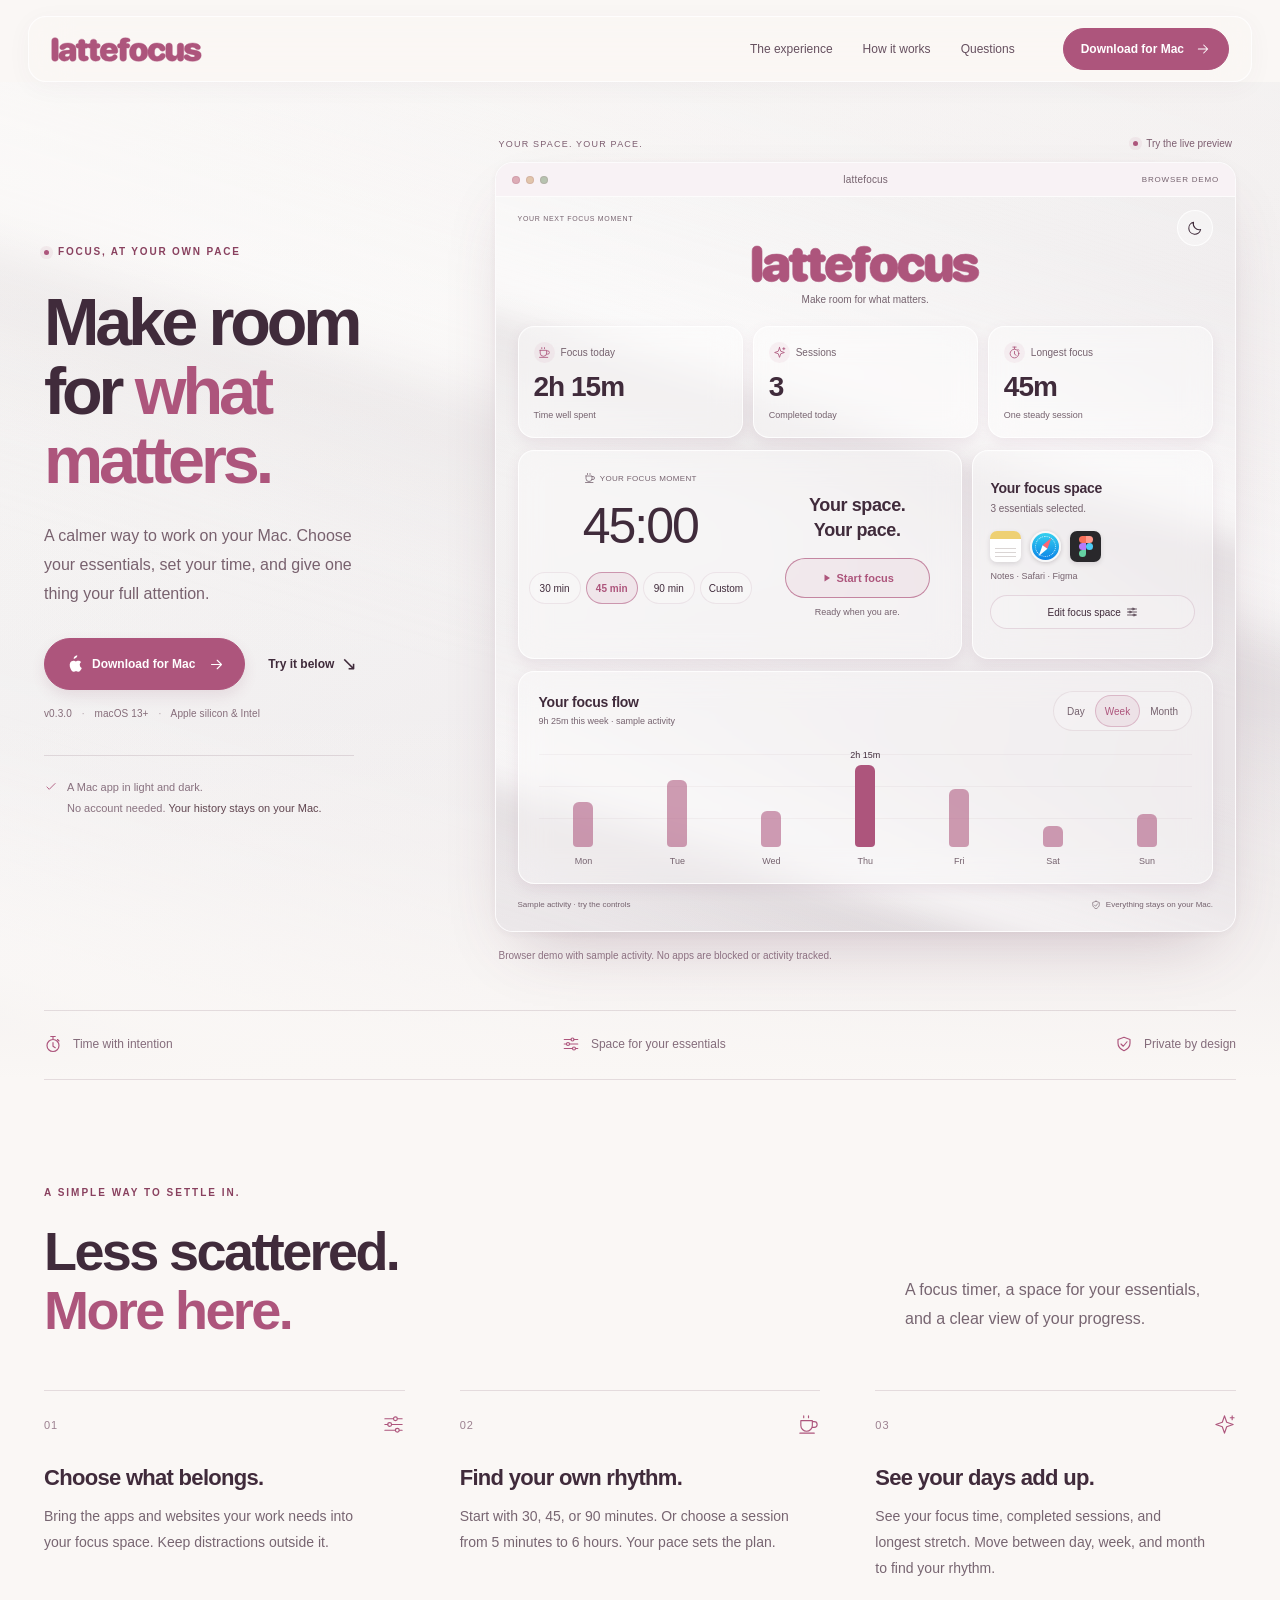
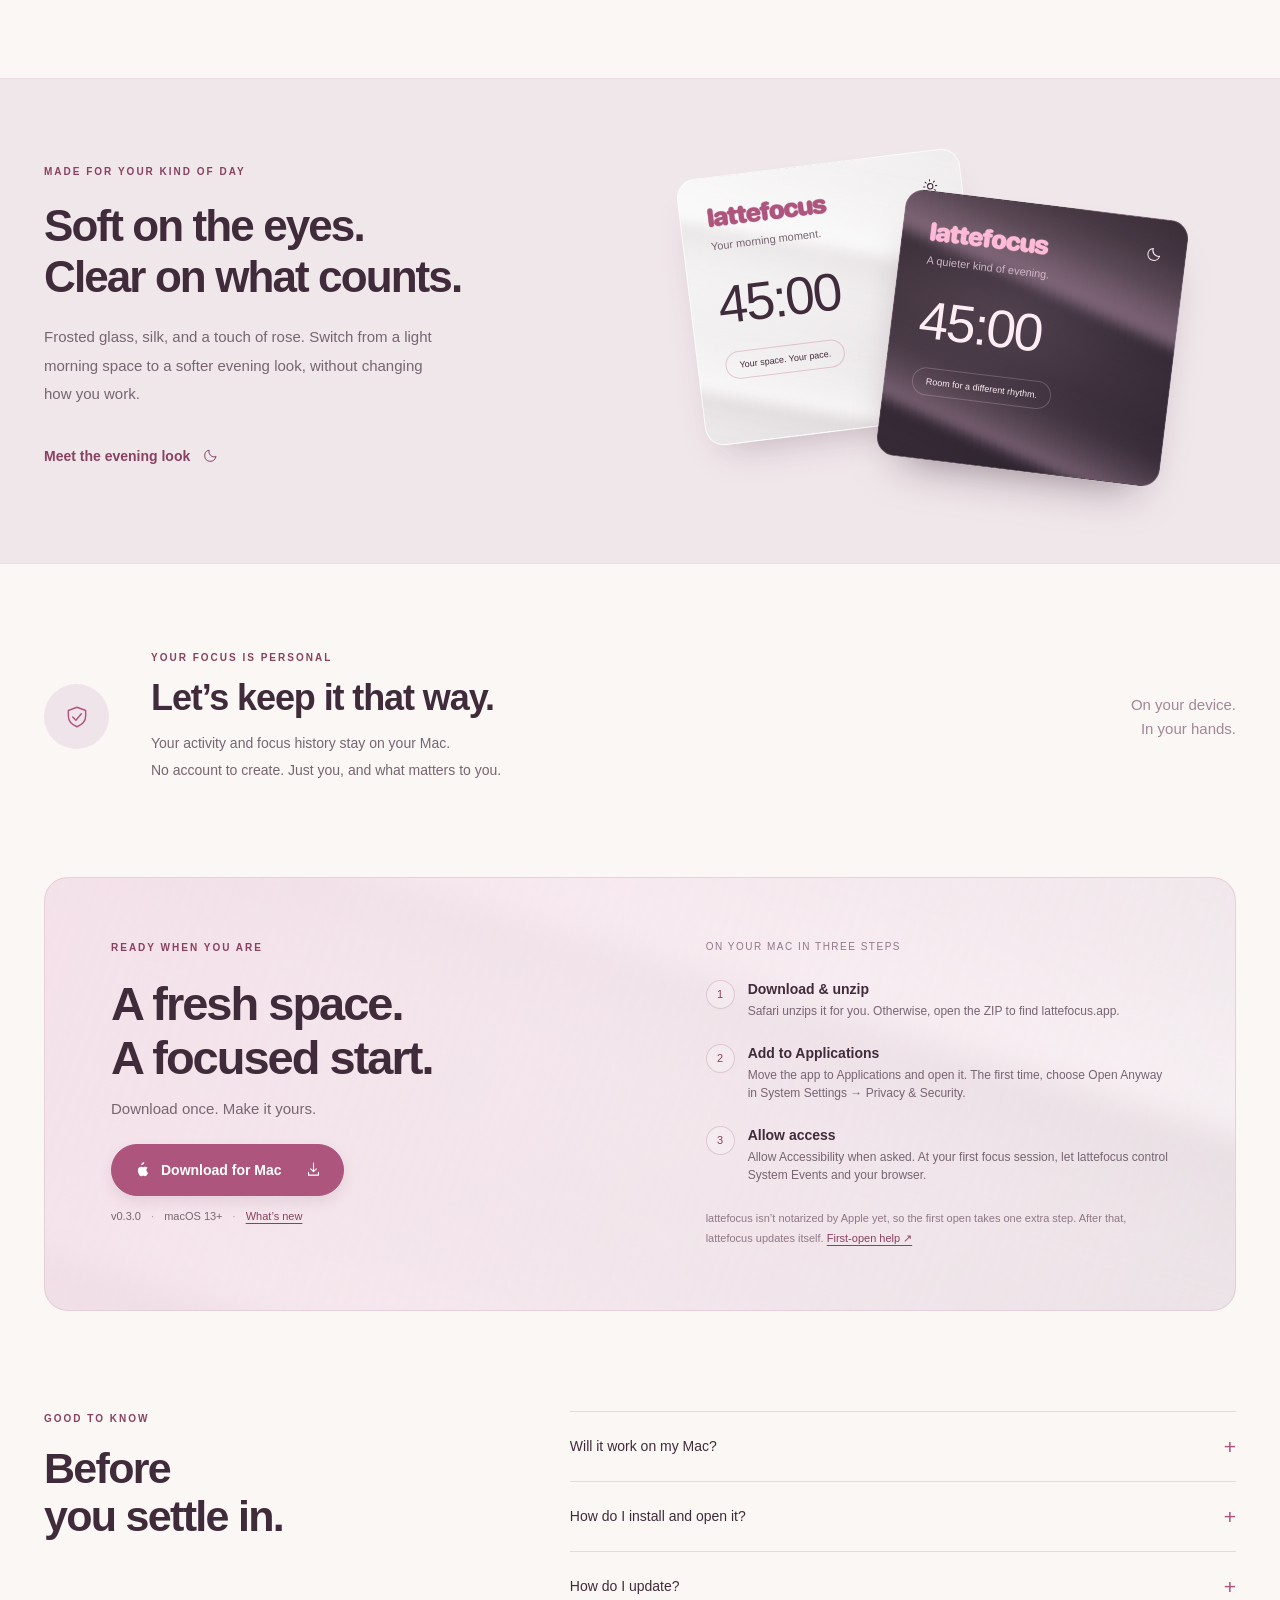
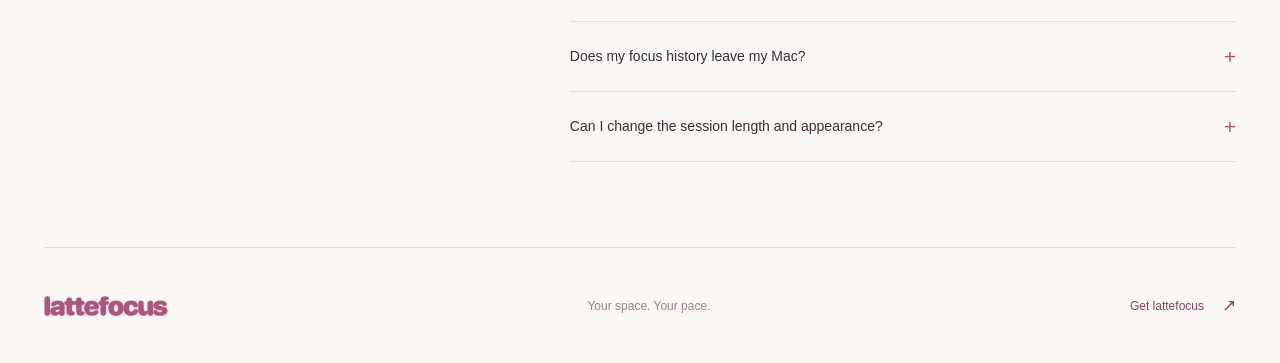
==== index.html @ b800b517 "Website 0.3.0" ====
<!doctype html>
<html lang="en">
<head>
  <meta charset="utf-8">
  <meta name="viewport" content="width=device-width, initial-scale=1">
  <meta name="theme-color" content="#f5f0f1">
  <meta name="description" content="Make room for what matters. Meet lattefocus: a softer focus space for your Mac, with session timers, your essential apps, and activity that stays on your Mac.">
  <title>lattefocus — Make room for what matters.</title>
  <link rel="canonical" href="https://megamind-rgb.github.io/lattefocus/">
  <meta property="og:type" content="website">
  <meta property="og:site_name" content="lattefocus">
  <meta property="og:title" content="lattefocus — Make room for what matters.">
  <meta property="og:description" content="A softer focus space for your Mac: session timers, your essential apps, and activity that stays on your Mac. For macOS 13 and later, Apple silicon and Intel.">
  <meta property="og:url" content="https://megamind-rgb.github.io/lattefocus/">
  <meta property="og:image" content="https://megamind-rgb.github.io/lattefocus/assets/social-preview.jpg">
  <meta property="og:image:width" content="1200">
  <meta property="og:image:height" content="630">
  <meta property="og:image:alt" content="lattefocus: Make room for what matters. The dashboard in blush and pink.">
  <meta name="twitter:card" content="summary_large_image">
  <link rel="icon" href="assets/favicon.svg" type="image/svg+xml">
  <link rel="stylesheet" href="style.css">
  <!-- release.js (version, size, download link) comes first: app.js puts it on the page. -->
  <script src="release.js" defer></script>
  <script src="app.js" defer></script>
</head>
<body>
  <svg class="svg-library" aria-hidden="true" xmlns="http://www.w3.org/2000/svg"><defs>
    <symbol id="i-arrow" viewBox="0 0 24 24"><path d="M5 12h14m-6-6 6 6-6 6"/></symbol>
    <symbol id="i-download" viewBox="0 0 24 24"><path d="M12 3v12m-4-4 4 4 4-4M5 16v4h14v-4"/></symbol>
    <symbol id="i-cup" viewBox="0 0 24 24"><path d="M4 8h12v5a6 6 0 0 1-12 0V8Zm12 1h2a3 3 0 1 1 0 6h-2M3 21h15M7 3v2m5-2v2"/></symbol>
    <symbol id="i-spark" viewBox="0 0 24 24"><path d="m12 3 2.3 6.7L21 12l-6.7 2.3L12 21l-2.3-6.7L3 12l6.7-2.3L12 3Zm8 0v4m-2-2h4"/></symbol>
    <symbol id="i-timer" viewBox="0 0 24 24"><path d="M9 2h6m-3 0v3m6 1 2 2m-8 2v5l3 2"/><circle cx="12" cy="14" r="8"/></symbol>
    <symbol id="i-moon" viewBox="0 0 24 24"><path d="M20.5 14.2A8.7 8.7 0 0 1 9.8 3.5 9 9 0 1 0 20.5 14.2Z"/></symbol>
    <symbol id="i-sun" viewBox="0 0 24 24"><circle cx="12" cy="12" r="4"/><path d="M12 2v2m0 16v2M2 12h2m16 0h2M5 5l1.5 1.5m11 11L19 19M5 19l1.5-1.5m11-11L19 5"/></symbol>
    <symbol id="i-shield" viewBox="0 0 24 24"><path d="m12 3 8 3v5c0 5-4.5 8.5-8 10-3.5-1.5-8-5-8-10V6l8-3Z"/><path d="m8 12 3 3 5-6"/></symbol>
    <symbol id="i-check" viewBox="0 0 24 24"><path d="m5 12 4 4L19 6"/></symbol>
    <symbol id="i-play" viewBox="0 0 24 24"><path d="m9 5 11 7-11 7V5Z"/></symbol>
    <symbol id="i-sliders" viewBox="0 0 24 24"><path d="M3 6h9m4 0h5M3 12h3m4 0h11M3 18h11m4 0h3"/><circle cx="14" cy="6" r="2"/><circle cx="8" cy="12" r="2"/><circle cx="16" cy="18" r="2"/></symbol>
    <symbol id="i-apple" viewBox="0 0 24 24"><path d="M15.2 3.9c.8-1 .7-2.2.7-2.5-1.2.1-2.6.9-3.4 1.8-.8.9-1 2.1-.9 2.5 1.3.1 2.6-.7 3.6-1.8ZM18.9 12.8c0-2 1.6-3 1.7-3.1-1-1.4-2.5-1.6-3.1-1.6-1.3-.2-2.6.8-3.3.8s-1.8-.8-2.9-.8c-1.5.1-2.9.9-3.7 2.2-1.6 2.7-.4 6.8 1.1 9 .8 1.1 1.6 2.2 2.8 2.1 1.1 0 1.5-.7 2.9-.7 1.4 0 1.8.7 3 .7s1.9-1 2.6-2.1c.9-1.2 1.3-2.5 1.3-2.6-.1 0-2.4-.9-2.4-3.9Z" fill="currentColor" stroke="none"/></symbol>
  </defs></svg>

  <a class="skip-link" href="#main">Skip to content</a>
  <header class="site-header wrap">
      <a class="brand" href="#" aria-label="lattefocus home"><span class="wordmark" aria-hidden="true"></span></a>
      <nav aria-label="Main navigation"><a href="#preview">The experience</a><a href="#how-it-works">How it works</a><a href="#faq">Questions</a></nav>
      <a class="button button-small header-download" href="https://github.com/megamind-rgb/lattefocus/releases/latest/download/lattefocus.zip" data-release-link><span>Download for Mac</span><svg><use href="#i-arrow"/></svg></a>
  </header>

  <main id="main">
    <div class="silk-stage">
      <div class="hero-layout wrap">
      <section class="hero" aria-labelledby="hero-heading">
        <p class="eyebrow"><span class="status-dot"></span>Focus, at your own pace</p>
        <h1 id="hero-heading">Make room<br>for <span>what<br>matters.</span></h1>
        <p class="hero-copy">A calmer way to work on your Mac. Choose your essentials, set your time, and give one thing your full attention.</p>
        <div class="hero-actions"><a class="button button-primary" href="https://github.com/megamind-rgb/lattefocus/releases/latest/download/lattefocus.zip" data-release-link><svg><use href="#i-apple"/></svg>Download for Mac<svg class="arrow"><use href="#i-arrow"/></svg></a><a class="text-link" href="#preview">Try it below <span>↘</span></a></div>
        <p class="release-note"><span class="release-value" data-release="version">Latest version</span> <span>·</span> <span class="release-value" data-release="minimum">macOS 13+</span> <span>·</span> Apple silicon &amp; Intel</p><div class="hero-detail"><svg><use href="#i-check"/></svg><p>A Mac app in light and dark. <br>No account needed. <strong>Your history stays on your Mac.</strong></p></div>
      </section>

      <section class="preview-section" id="preview" aria-label="Interactive lattefocus app preview">
        <div class="preview-caption"><span>YOUR SPACE. YOUR PACE.</span><span><span class="status-dot"></span> Try the live preview</span></div>
        <div class="app-window" id="app-preview">
          <div class="window-toolbar"><div class="window-dots" aria-hidden="true"><i></i><i></i><i></i></div><span>lattefocus</span><span class="demo-tag">BROWSER DEMO</span></div>
          <div class="dashboard">
            <div class="dashboard-heading"><p class="app-date">YOUR NEXT FOCUS MOMENT</p><div class="dashboard-brand"><span class="wordmark" aria-label="lattefocus"></span><p>Make room for what matters.</p></div><button class="icon-button" id="theme-toggle" type="button" aria-label="Switch preview to dark appearance" aria-pressed="false"><svg><use href="#i-moon"/></svg></button></div>
            <div class="metrics">
              <article class="glass metric"><div class="metric-label"><span class="icon-badge"><svg><use href="#i-cup"/></svg></span>Focus today</div><strong>2h 15m</strong><p>Time well spent</p></article>
              <article class="glass metric"><div class="metric-label"><span class="icon-badge"><svg><use href="#i-spark"/></svg></span>Sessions</div><strong>3</strong><p>Completed today</p></article>
              <article class="glass metric"><div class="metric-label"><span class="icon-badge"><svg><use href="#i-timer"/></svg></span>Longest focus</div><strong>45m</strong><p>One steady session</p></article>
            </div>
            <div class="focus-row">
              <div class="glass focus-card">
                <div class="timer-side"><p class="timer-caption"><svg><use href="#i-cup"/></svg><span id="timer-caption">YOUR FOCUS MOMENT</span></p><div class="timer" id="timer" role="timer" aria-label="45 minutes remaining">45:00</div><div class="durations" role="group" aria-label="Demo focus duration"><button type="button" data-minutes="30" aria-pressed="false">30 min</button><button type="button" data-minutes="45" aria-pressed="true">45 min</button><button type="button" data-minutes="90" aria-pressed="false">90 min</button><button type="button" id="custom-button" aria-expanded="false" aria-controls="custom-duration">Custom</button></div><div class="custom-duration" id="custom-duration" hidden><label for="custom-range">Your own time <output for="custom-range" id="custom-value">60 min</output></label><input type="range" id="custom-range" min="5" max="360" step="5" value="60"><button type="button" id="set-custom">Set duration</button></div></div>
                <div class="start-side"><h2 id="focus-title">Your space.<br>Your pace.</h2><button class="start-focus" id="start-focus" type="button"><svg><use href="#i-play"/></svg><span>Start focus</span></button><p id="focus-hint">Ready when you are.</p><button class="reset-focus" id="reset-focus" type="button" hidden>Reset demo</button></div>
              </div>
              <div class="glass space-card"><h2>Your focus space</h2><p id="space-description">3 essentials selected.</p><div class="app-icons" id="selected-apps" aria-label="Example focus apps: Notes, Safari and Figma"><span class="app-icon notes" title="Notes"><span></span></span><span class="app-icon safari" title="Safari"><span></span></span><span class="app-icon figma" title="Figma"><i></i><i></i><i></i><i></i><i></i></span></div><p class="space-summary" id="space-summary">Notes · Safari · Figma</p><button class="pill" id="edit-space" type="button">Edit focus space <svg><use href="#i-sliders"/></svg></button></div>
            </div>
            <article class="glass chart-card"><div class="chart-heading"><div><h2>Your focus flow</h2><p id="chart-summary" aria-live="polite">9h 25m this week · sample activity</p></div><div class="chart-periods" role="group" aria-label="Sample activity period"><button type="button" data-period="day" aria-pressed="false">Day</button><button type="button" data-period="week" aria-pressed="true">Week</button><button type="button" data-period="month" aria-pressed="false">Month</button></div></div><div class="chart" id="activity-chart" role="img" aria-label="Sample week activity in minutes: Monday 75, Tuesday 110, Wednesday 60, Thursday 135, Friday 95, Saturday 35, Sunday 55"></div></article>
            <div class="dashboard-foot"><span>Sample activity · try the controls</span><span><svg><use href="#i-shield"/></svg>Everything stays on your Mac.</span></div>
          </div>
        </div>
        <p class="demo-note" id="demo-note" aria-live="polite">Browser demo with sample activity. No apps are blocked or activity tracked.</p>
      </section>
      </div>
      <div class="product-strip wrap"><span><svg><use href="#i-timer"/></svg>Time with intention</span><span><svg><use href="#i-sliders"/></svg>Space for your essentials</span><span><svg><use href="#i-shield"/></svg>Private by design</span></div>
    </div>

  <section class="ritual-section wrap" id="how-it-works" aria-labelledby="ritual-heading">
    <div class="section-intro"><p class="eyebrow">A simple way to settle in.</p><h2 id="ritual-heading">Less scattered.<br><span>More here.</span></h2><p>A focus timer, a space for your essentials,<br>and a clear view of your progress.</p></div>
    <div class="ritual-grid">
      <article><div class="step-top"><span>01</span><svg><use href="#i-sliders"/></svg></div><h3>Choose what belongs.</h3><p>Bring the apps and websites your work needs into your focus space. Keep distractions outside it.</p></article>
      <article><div class="step-top"><span>02</span><svg><use href="#i-cup"/></svg></div><h3>Find your own rhythm.</h3><p>Start with 30, 45, or 90 minutes. Or choose a session from 5 minutes to 6 hours. Your pace sets the plan.</p></article>
      <article><div class="step-top"><span>03</span><svg><use href="#i-spark"/></svg></div><h3>See your days add up.</h3><p>See your focus time, completed sessions, and longest stretch. Move between day, week, and month to find your rhythm.</p></article>
    </div>
  </section>

  <section class="comfort-section" aria-labelledby="comfort-heading"><div class="comfort-inner wrap"><div class="comfort-copy"><p class="eyebrow">Made for your kind of day</p><h2 id="comfort-heading">Soft on the eyes.<br>Clear on what counts.</h2><p>Frosted glass, silk, and a touch of rose. Switch from a light morning space to a softer evening look, without changing how you work.</p><a class="text-link" href="#preview" id="explore-dark">Meet the evening look <svg><use href="#i-moon"/></svg></a></div><div class="appearance-art" aria-label="lattefocus is available in light and dark appearances"><div class="appearance-light"><span class="wordmark" aria-label="lattefocus"></span><p>Your morning moment.</p><div class="mini-timer">45:00</div><span class="mini-pill">Your space. Your pace.</span><svg><use href="#i-sun"/></svg></div><div class="appearance-dark"><span class="wordmark" aria-label="lattefocus"></span><p>A quieter kind of evening.</p><div class="mini-timer">45:00</div><span class="mini-pill">Room for a different rhythm.</span><svg><use href="#i-moon"/></svg></div></div></div></section>

  <section class="privacy-section wrap" aria-labelledby="privacy-heading"><div class="privacy-symbol"><svg><use href="#i-shield"/></svg></div><div><p class="eyebrow">Your focus is personal</p><h2 id="privacy-heading">Let’s keep it that way.</h2><p>Your activity and focus history stay on your Mac.<br>No account to create. Just you, and what matters to you.</p></div><span class="privacy-note">On your device.<br>In your hands.</span></section>

  <section class="download-section wrap" id="download" aria-labelledby="download-heading"><div class="download-card"><div class="download-copy"><p class="eyebrow">Ready when you are</p><h2 id="download-heading">A fresh space.<br>A focused start.</h2><p>Download once. Make it yours.</p><a class="button button-primary" href="https://github.com/megamind-rgb/lattefocus/releases/latest/download/lattefocus.zip" data-release-link><svg><use href="#i-apple"/></svg>Download for Mac<svg class="arrow"><use href="#i-download"/></svg></a><p class="download-meta"><span class="release-value" data-release="version">Latest version</span> <span class="release-value" data-release-if="size" hidden><span>·</span> <span class="release-value" data-release="size"></span> </span><span>·</span> <span class="release-value" data-release="minimum">macOS 13+</span> <span>·</span> <a class="release-link" data-release="notes" href="https://github.com/megamind-rgb/lattefocus/releases/latest">What’s new</a></p></div><div class="install-guide"><p class="guide-label">ON YOUR MAC IN THREE STEPS</p><ol><li><span>1</span><div><h3>Download &amp; unzip</h3><p>Safari unzips it for you. Otherwise, open the ZIP to find lattefocus.app.</p></div></li><li><span>2</span><div><h3>Add to Applications</h3><p>Move the app to Applications and open it. The first time, choose Open Anyway in System Settings → Privacy &amp; Security.</p></div></li><li><span>3</span><div><h3>Allow access</h3><p>Allow Accessibility when asked. At your first focus session, let lattefocus control System Events and your browser.</p></div></li></ol><p class="build-note">lattefocus isn’t notarized by Apple yet, so the first open takes one extra step. After that, lattefocus updates itself. <a href="#install-faq">First-open help ↗</a></p></div></div></section>

  <section class="faq-section wrap" id="faq" aria-labelledby="faq-heading"><div><p class="eyebrow">Good to know</p><h2 id="faq-heading">Before <br>you settle in.</h2></div><div class="faq-list"><details id="compatibility-faq"><summary>Will it work on my Mac?<span aria-hidden="true">+</span></summary><p>lattefocus is a universal app for both Apple silicon and Intel Macs running macOS 13 or later. It’s a Mac app; the preview on this page is available in any modern browser.</p></details><details id="install-faq"><summary>How do I install and open it?<span aria-hidden="true">+</span></summary><p>Download lattefocus. Safari unzips it for you; in other browsers, double-click lattefocus.zip. Drag lattefocus.app to Applications, then open it.</p><p>The first time, macOS says it can’t verify lattefocus, because it isn’t notarized by Apple yet. Close that message, then open System Settings → Privacy &amp; Security, scroll down, click Open Anyway and enter your password. On macOS 13 and 14 you can also Control-click the app and choose Open, then Open.</p><p>When lattefocus asks, allow Accessibility: it keeps the Dock and other apps away during a focus session. At your first focus session, macOS also asks to let lattefocus control System Events and your browser. Allow both: that’s how it sees which app and tab are in front and blocks anything not on your list. Clicked Don’t Allow? Turn lattefocus on in System Settings → Privacy &amp; Security → Accessibility or Automation.</p></details><details id="update-faq"><summary>How do I update?<span aria-hidden="true">+</span></summary><p>From version 0.3.0, lattefocus looks for new versions by itself. When there’s one, an Update button appears at the top of the dashboard: click it, then Install and Relaunch. It downloads and checks the new version, then reopens. Your history and settings stay. You can also choose lattefocus → Check for Updates… at any time.</p><p>During a focus session the update waits: click Update again when it’s over. If lattefocus can’t replace itself, for example when it runs straight from Downloads or your Mac account isn’t an administrator, it tells you. Then quit it, download the new version from this page and replace the copy in Applications.</p><p>Used lattefocus before, as its own app or as a look you chose in an earlier download? Download lattefocus from this page once, move it to Applications and open it like the first time. If you had the earlier lattefocus app, the new one opens with your history from it. After that, lattefocus updates itself.</p></details><details id="privacy-faq"><summary>Does my focus history leave my Mac?<span aria-hidden="true">+</span></summary><p>The app stores your focus history and activity locally on your Mac. No account is needed. This website’s demo is separate: it uses illustrative activity and runs a timer in your browser only.</p></details><details id="settings-faq"><summary>Can I change the session length and appearance?<span aria-hidden="true">+</span></summary><p>Choose a 30, 45, or 90-minute session, or set your own duration from 5 minutes to 6 hours. The moon and sun button switches lattefocus between its light and dark appearances. Try both in the preview above.</p></details></div></section>

  </main>

  <footer class="site-footer wrap"><a class="brand" href="#" aria-label="Back to lattefocus home"><span class="wordmark" aria-hidden="true"></span></a><p>Your space. Your pace.</p><a href="#download">Get lattefocus <span>↗</span></a></footer>

  <dialog id="space-dialog" aria-labelledby="space-dialog-title"><form method="dialog"><button class="dialog-close" aria-label="Close focus space" value="cancel">×</button><p class="eyebrow">Make room for your essentials</p><h2 id="space-dialog-title">Your focus space.</h2><p>Choose a few example apps for this browser demo.</p><fieldset><legend class="sr-only">Example apps</legend><label><input type="checkbox" name="demo-app" value="Notes" checked><span>Notes</span><small>A place for your thoughts</small></label><label><input type="checkbox" name="demo-app" value="Safari" checked><span>Safari</span><small>A window for your research</small></label><label><input type="checkbox" name="demo-app" value="Figma" checked><span>Figma</span><small>A canvas for your ideas</small></label><label><input type="checkbox" name="demo-app" value="Pages"><span>Pages</span><small>A fresh page for your words</small></label></fieldset><p class="selection-status" id="selection-status" aria-live="polite">3 apps selected.</p><p class="dialog-note">This preview doesn’t access or block any apps on your device.</p><button class="button button-primary" id="save-space" value="save">Save my space<svg><use href="#i-check"/></svg></button></form></dialog>
  <div class="toast" id="download-toast" role="status" hidden>Your download is starting. Move lattefocus to Applications, then open it.</div>
</body>
</html>
---- style.css ----
:root{--paper:#faf7f5;--ink:#402b3b;--muted:#776571;--rose:#ad557c;--rose-deep:#89415f;--line:rgba(112,77,96,.16);--round:ui-rounded,"SF Pro Rounded",-apple-system,BlinkMacSystemFont,"Segoe UI",sans-serif;--sans:-apple-system,BlinkMacSystemFont,"Segoe UI",sans-serif}
*{box-sizing:border-box}html{scroll-behavior:smooth;scroll-padding-top:34px}body{margin:0;background:var(--paper);color:var(--ink);font-family:var(--sans);font-size:15px;-webkit-font-smoothing:antialiased}a{color:inherit;text-decoration:none}button,input{font:inherit}button,a,input,summary{-webkit-tap-highlight-color:transparent}button{color:inherit;cursor:pointer}button:disabled{cursor:default;opacity:.45}button:focus-visible,a:focus-visible,input:focus-visible,summary:focus-visible{outline:3px solid var(--rose);outline-offset:5px}svg{width:20px;height:20px;fill:none;stroke:currentColor;stroke-width:1.55;stroke-linecap:round;stroke-linejoin:round;flex-shrink:0}.svg-library{position:absolute;width:0;height:0;overflow:hidden}.wrap{width:min(1120px,calc(100% - 80px));margin-inline:auto}.wordmark{display:block;background:var(--rose);mask:url("assets/lattefocus-wordmark.svg") center/contain no-repeat;-webkit-mask:url("assets/lattefocus-wordmark.svg") center/contain no-repeat;width:100%;height:100%}.sr-only{position:absolute;width:1px;height:1px;padding:0;margin:-1px;overflow:hidden;clip:rect(0,0,0,0);white-space:nowrap;border:0}.skip-link{position:fixed;left:20px;top:20px;padding:14px;background:var(--paper);z-index:20;transform:translateY(-150%)}.skip-link:focus{transform:translateY(0)}.silk-stage{background:linear-gradient(180deg,rgba(250,247,245,.46),rgba(250,247,245,.08) 75%,var(--paper)),url("assets/lattefocus-background.svg") center top / 1900px auto no-repeat}.site-header{height:112px;display:flex;align-items:center;justify-content:space-between;gap:28px}.brand{display:block;width:155px;height:33px;flex-shrink:0}.site-header nav{display:flex;gap:33px;margin-left:auto;margin-right:10px;font-size:13px;color:#66505f}.site-header nav a{transition:color .2s}.site-header nav a:hover{color:var(--rose)}.button{display:inline-flex;align-items:center;justify-content:center;gap:11px;font-weight:600;border:1px solid transparent;border-radius:50px;padding:17px 24px;font-size:14px;line-height:20px;transition:background .2s,transform .2s,box-shadow .2s;white-space:nowrap;min-height:54px}.button:hover{transform:translateY(-2px)}.button-small{min-height:42px;padding:10px 17px;background:rgba(255,255,255,.34);border-color:rgba(140,82,112,.22);font-size:12px}.button-small svg{width:16px;height:16px}.button-primary{background:var(--rose);color:#fff;border-color:var(--rose);box-shadow:0 6px 14px rgba(131,63,96,.12)}.button-primary:hover{background:var(--rose-deep);box-shadow:0 8px 24px rgba(131,63,96,.18)}.button-primary .arrow{margin-left:12px;width:17px;height:17px}.hero{text-align:center;padding:55px 0 51px}.eyebrow{font-size:10px;text-transform:uppercase;letter-spacing:2px;font-weight:600;line-height:1.6;margin:0 0 21px;color:var(--rose-deep)}.hero .eyebrow{display:flex;align-items:center;justify-content:center;gap:9px;font-size:10px;letter-spacing:1.8px}.status-dot{width:5px;height:5px;border-radius:50%;background:var(--rose);display:inline-block;box-shadow:0 0 0 4px rgba(173,85,124,.075);flex-shrink:0}h1,h2,h3,p{margin-top:0}h1{font-family:var(--round);font-size:clamp(54px,6.6vw,86px);font-weight:650;line-height:1.04;letter-spacing:-5.1px;margin-bottom:25px}h1 span{color:var(--rose)}.hero-copy{font-size:15px;line-height:1.75;color:var(--muted);margin-bottom:26px}.hero-actions{display:flex;align-items:center;justify-content:center;gap:28px}.text-link{display:inline-flex;align-items:center;gap:13px;font-size:13px;font-weight:550;line-height:1.6;transition:color .2s}.text-link:hover{color:var(--rose)}.text-link span{font-size:19px}.release-note{font-size:10px;letter-spacing:.1px;color:#8c7b85;margin:18px 0 0;line-height:1.6}.release-note span,.download-meta span{margin:0 7px;opacity:.6}.preview-section{max-width:1040px}.preview-caption{display:flex;justify-content:space-between;align-items:center;margin:0 10px 13px;color:#7e6877;font-size:10px;letter-spacing:.4px}.preview-caption>span{display:flex;gap:8px;align-items:center}.preview-caption svg{width:13px;height:13px;transform:rotate(90deg)}.app-window{border-radius:17px;overflow:hidden;background:#efe8ec;border:1px solid rgba(255,255,255,.84);box-shadow:0 40px 70px -34px rgba(107,61,86,.33),0 5px 20px rgba(112,83,99,.07);--app-ink:#402b3b;--app-muted:#75626e;--app-accent:#ad557c;--app-pane:rgba(255,255,255,.32);--app-edge:rgba(255,255,255,.82);color:var(--app-ink)}.window-toolbar{display:flex;align-items:center;justify-content:space-between;height:35px;background:rgba(252,248,250,.68);padding:0 17px;color:var(--app-muted);font-size:9px;border-bottom:1px solid rgba(255,255,255,.75);letter-spacing:.2px}.window-toolbar>span:first-of-type{margin-left:42px}.window-dots{display:flex;gap:6px}.window-dots i{width:8px;height:8px;background:#ddacb6;border:1px solid rgba(124,52,80,.12);border-radius:50%}.window-dots i:nth-child(2){background:#e1c5ab}.window-dots i:nth-child(3){background:#b7c3b0}.demo-tag{font-size:7px;letter-spacing:1.1px;color:var(--app-muted)}.dashboard{padding:14px 36px 19px;background:url("assets/lattefocus-background.svg") center/cover}.dashboard-heading{position:relative;height:118px;display:flex;justify-content:center;align-items:center}.app-date{position:absolute;top:11px;left:0;font-size:7px;letter-spacing:1.7px;color:var(--app-muted)}.dashboard-brand{width:246px;text-align:center;padding-top:9px}.dashboard-brand .wordmark{height:47px;background:var(--app-accent)}.dashboard-brand p{font-size:9px;line-height:1.6;color:var(--app-muted);margin:5px 0 0}.icon-button{position:absolute;right:0;top:5px;width:30px;height:30px;display:flex;align-items:center;justify-content:center;border:1px solid var(--app-edge);border-radius:50%;background:var(--app-pane)}.icon-button svg{width:14px;height:14px}.metrics{display:grid;grid-template-columns:repeat(3,1fr);gap:12px;margin-bottom:15px}.glass{background:var(--app-pane);border:1px solid var(--app-edge);border-radius:16px;box-shadow:0 5px 14px rgba(142,82,113,.10),inset 0 1px 1px rgba(255,255,255,.1);backdrop-filter:blur(15px);-webkit-backdrop-filter:blur(15px)}.metric{padding:17px 20px 16px;min-height:112px}.metric-label{display:flex;gap:8px;align-items:center;font-size:10px;color:var(--app-muted);margin-bottom:5px}.icon-badge{width:24px;height:24px;background:rgba(183,88,132,.07);color:var(--app-accent);border-radius:50%;display:flex;align-items:center;justify-content:center}.icon-badge svg{width:13px;height:13px}.metric strong{display:block;font-family:var(--round);font-size:29px;font-weight:650;line-height:1.2;letter-spacing:-1px}.metric p{font-size:9px;color:var(--app-muted);margin:5px 0 0}.focus-row{display:grid;grid-template-columns:1.94fr 1fr;gap:12px;margin-bottom:15px}.focus-card{display:grid;grid-template-columns:1.2fr 1fr;padding:21px 15px 24px;min-height:185px}.timer-side{text-align:center;position:relative}.timer-caption{display:flex;justify-content:center;gap:6px;align-items:center;font-size:8px;letter-spacing:.85px;margin:0 0 5px;color:var(--app-muted)}.timer-caption svg{width:12px;height:12px}.timer{font-family:var(--round);font-size:clamp(40px,5vw,63px);font-variant-numeric:tabular-nums;font-weight:400;line-height:1.34;letter-spacing:-2.5px}.durations{display:flex;gap:5px;justify-content:center;margin-top:7px}.durations button{border:1px solid rgba(169,121,145,.15);border-radius:30px;background:rgba(255,255,255,.15);padding:6px 9px;font-size:9px;white-space:nowrap;transition:background .2s}.durations button[aria-pressed=true],.durations button[aria-expanded=true]{background:rgba(173,85,124,.09);border-color:rgba(173,85,124,.55);color:var(--app-accent);font-weight:600}.start-side{text-align:center;padding:1px 0 0 6px;display:flex;flex-direction:column;align-items:center;justify-content:center}.start-side h2{font-family:var(--round);font-size:18px;font-weight:600;line-height:1.35;margin:0 0 14px;letter-spacing:-.4px}.start-focus{display:flex;align-items:center;justify-content:center;gap:4px;padding:9px 19px;border-radius:24px;background:rgba(180,98,137,.075);border:1px solid rgba(173,85,124,.67);color:var(--app-accent);font-size:11px;font-weight:600;width:136px}.start-focus:hover{background:rgba(180,98,137,.16)}.start-focus svg{width:12px;height:12px;fill:currentColor;stroke:none}.start-side p{font-size:8px;color:var(--app-muted);margin:8px 0 0}.reset-focus{background:none;border:0;font-size:9px;color:var(--app-accent);text-decoration:underline;text-underline-offset:3px;margin-top:7px;padding:0}.space-card{padding:21px 20px 18px}.space-card h2,.chart-heading h2{font-size:14px;font-family:var(--round);font-weight:600;letter-spacing:-.25px;margin:0 0 4px}.space-card>p,.chart-heading p{font-size:9px;line-height:1.5;margin:0;color:var(--app-muted)}.app-icons{display:flex;gap:10px;margin:17px 0;min-height:30px;align-items:center}.app-icon{position:relative;display:block;flex-shrink:0;width:31px;height:31px;border-radius:7px;box-shadow:0 2px 5px rgba(39,23,35,.13);overflow:hidden;background:#fff}.notes{background:linear-gradient(#eed073 0 27%,#fff 27%)}.notes span{position:absolute;inset:14px 5px 4px;background:repeating-linear-gradient(transparent 0 3px,#dad5d4 3px 4px)}.safari{background:linear-gradient(#34d0ef,#0b83e7);border:2px solid #f8f8f8;border-radius:50%;box-shadow:0 1px 4px rgba(39,23,35,.2)}.safari:before{position:absolute;content:"";inset:3px;border:1px dotted rgba(255,255,255,.8);border-radius:50%}.safari span:before,.safari span:after{position:absolute;content:"";width:0;height:0;border-left:3px solid transparent;border-right:3px solid transparent;left:10px}.safari span:before{border-bottom:11px solid #ff6673;top:3px;transform:rotate(35deg);transform-origin:50% 100%}.safari span:after{border-top:11px solid #fff;top:14px;transform:rotate(35deg);transform-origin:50% 0}.figma{background:#29282b;display:grid;grid-template-columns:7px 7px;grid-template-rows:7px 7px 7px;place-content:center}.figma i{background:#f76f59;border-radius:5px 0 0 5px}.figma i:nth-child(2){background:#ff9b8d;border-radius:0 5px 5px 0}.figma i:nth-child(3){background:#b47cfa}.figma i:nth-child(4){background:#4dccf8;border-radius:50%}.figma i:nth-child(5){background:#65d1a2;border-radius:5px 0 5px 5px}.pages{display:flex;justify-content:center;align-items:center;background:#f6a144;color:#fff;font-size:21px;font-weight:600}.pill{display:flex;align-items:center;justify-content:center;gap:7px;border:1px solid rgba(171,118,146,.23);background:rgba(255,255,255,.14);font-size:9px;padding:8px 14px;border-radius:24px;min-height:30px;width:100%}.pill svg{height:12px;width:12px}.pill:hover{background:rgba(255,255,255,.34)}.chart-card{padding:20px 23px 13px}.chart-heading{display:flex;align-items:center;justify-content:space-between;gap:10px}.chart-heading h2{font-size:14px}.chart-periods{display:flex;border-radius:30px;padding:3px;border:1px solid rgba(160,113,137,.15);background:rgba(255,255,255,.14)}.chart-periods button{background:none;border:1px solid transparent;padding:5px 13px;border-radius:18px;font-size:9px;color:var(--app-muted)}.chart-periods button[aria-pressed=true]{background:rgba(173,85,124,.09);border-color:rgba(173,85,124,.3);color:var(--app-accent)}.chart{height:126px;display:flex;gap:12px;align-items:flex-end;justify-content:space-around;padding:19px 3px 0;margin-top:8px;background:repeating-linear-gradient(to top,transparent 0 31px,rgba(149,111,131,.065) 31px 32px);background-size:100% calc(100% - 22px);background-repeat:no-repeat}.chart-column{height:100%;flex:1;max-width:95px;display:flex;align-items:center;justify-content:flex-end;flex-direction:column;position:relative}.chart-bar{width:20px;min-height:3px;border-radius:6px 6px 4px 4px;background:var(--app-accent);opacity:.57;position:relative;transition:height .45s cubic-bezier(.16,1,.3,1),opacity .2s}.chart-column.is-highlight .chart-bar,.chart-column:hover .chart-bar{opacity:1}.chart-value{position:absolute;bottom:calc(100% + 5px);left:50%;transform:translateX(-50%);white-space:nowrap;font-size:8px;opacity:0;color:var(--app-ink);transition:opacity .2s}.chart-column.is-highlight .chart-value,.chart-column:hover .chart-value{opacity:1}.chart-label{height:23px;font-size:8px;color:var(--app-muted);padding-top:9px}.dashboard-foot{display:flex;align-items:center;justify-content:space-between;font-size:8px;color:var(--app-muted);margin-top:16px;gap:10px}.dashboard-foot>span{display:flex;align-items:center;gap:5px}.dashboard-foot svg{width:10px;height:10px}.demo-note{font-size:10px;line-height:1.7;text-align:center;color:#907b88;margin:22px auto 0;max-width:660px}.custom-duration{position:absolute;left:4%;top:100%;width:92%;z-index:3;text-align:left;padding:15px;background:#f9f1f5;border:1px solid rgba(173,85,124,.3);border-radius:13px;box-shadow:0 8px 24px rgba(69,34,52,.17);font-size:10px}.custom-duration label{display:flex;justify-content:space-between;margin-bottom:10px;gap:10px}.custom-duration output{color:var(--rose);font-weight:600}.custom-duration input{width:100%;accent-color:var(--rose);margin:0 0 8px;display:block}.custom-duration button{border:0;background:var(--rose);color:white;font-size:9px;padding:6px 12px;border-radius:20px;display:block;margin-left:auto}.app-window.is-dark{--app-ink:#ffedf4;--app-muted:#c9b6c3;--app-accent:#ffbad8;--app-pane:rgba(90,65,82,.35);--app-edge:rgba(255,220,239,.15);background:#352a33}.is-dark .dashboard{background-image:url("assets/lattefocus-background-dark.svg")}.is-dark .window-toolbar{background:#3e313c;border-bottom-color:rgba(255,220,239,.1)}.is-dark .glass{box-shadow:0 5px 14px rgba(15,5,13,.15)}.is-dark .durations button,.is-dark .pill{background:rgba(255,220,239,.02);border-color:rgba(255,220,239,.2)}.is-dark .durations button[aria-pressed=true],.is-dark .chart-periods button[aria-pressed=true]{background:rgba(255,220,239,.07);border-color:rgba(255,220,239,.38)}.is-dark .start-focus{border-color:rgba(255,186,216,.6)}.is-dark .chart-periods{background:rgba(255,220,239,.03);border-color:rgba(255,220,239,.14)}.is-dark .custom-duration{background:#493440;color:var(--app-ink);border-color:#986a82}.is-dark .custom-duration output{color:#ffbad8}.is-dark .chart{background-image:repeating-linear-gradient(to top,transparent 0 31px,rgba(255,220,239,.05) 31px 32px)}
.ritual-section{padding:125px 0 107px}.section-intro{position:relative}.section-intro h2,.comfort-copy h2,.privacy-section h2,.faq-section h2{font-family:var(--round);font-size:47px;font-weight:600;letter-spacing:-2px;line-height:1.1;margin-bottom:25px}.section-intro h2 span{color:var(--rose)}.section-intro>p:last-child{position:absolute;right:9%;bottom:0;font-size:15px;color:var(--muted);line-height:1.85;margin-bottom:7px}.ritual-grid{display:grid;grid-template-columns:repeat(3,1fr);gap:53px;margin-top:53px}.step-top{display:flex;justify-content:space-between;align-items:center;border-top:1px solid var(--line);padding-top:20px;color:var(--rose);margin-bottom:32px}.step-top span{font-size:10px;letter-spacing:1px;color:#9c8190}.step-top svg{width:23px;height:23px;stroke-width:1.2}.ritual-grid h3{font-family:var(--round);font-size:18px;font-weight:600;letter-spacing:-.5px;margin-bottom:13px}.ritual-grid p{font-size:13px;line-height:1.85;max-width:280px;color:var(--muted);margin:0}.comfort-section{overflow:hidden;background:#f0e7eb;border-top:1px solid rgba(180,139,159,.12);border-bottom:1px solid rgba(180,139,159,.12)}.comfort-inner{min-height:480px;display:grid;grid-template-columns:1fr 1.1fr;gap:70px;align-items:center;padding-block:83px}.comfort-copy h2{font-size:39px;letter-spacing:-1.7px;line-height:1.15;margin-bottom:21px}.comfort-copy>p:not(.eyebrow){font-size:13px;line-height:1.85;color:var(--muted);max-width:330px;margin-bottom:25px}.comfort-copy .text-link{color:var(--rose-deep);font-size:12px}.comfort-copy .text-link svg{width:15px;height:15px}.appearance-art{height:300px;position:relative}.appearance-light,.appearance-dark{position:absolute;width:285px;height:256px;padding:25px;border-radius:19px;background:url("assets/lattefocus-background.svg") center/cover;box-shadow:0 20px 38px -20px rgba(92,56,77,.35);border:1px solid rgba(255,255,255,.7);transform:rotate(-7deg);left:0;top:-2px}.appearance-light .wordmark,.appearance-dark .wordmark{width:120px;height:24px}.appearance-light>p,.appearance-dark>p{font-size:9px;margin:11px 0 23px;color:var(--muted)}.mini-timer{font-family:var(--round);font-variant-numeric:tabular-nums;font-size:53px;letter-spacing:-2px;margin-bottom:17px}.mini-pill{display:inline-flex;padding:8px 13px;font-size:8px;border:1px solid rgba(173,85,124,.28);border-radius:40px}.appearance-light>svg,.appearance-dark>svg{position:absolute;right:23px;top:27px;width:16px;height:16px}.appearance-dark{color:#ffedf4;background-image:url("assets/lattefocus-background-dark.svg");transform:rotate(7deg);left:auto;right:-3px;top:43px;border-color:rgba(255,220,239,.17);box-shadow:0 25px 45px -25px rgba(39,15,30,.5)}.appearance-dark .wordmark{background:#ffbad8}.appearance-dark>p{color:#d0b6c7}.appearance-dark .mini-pill{border-color:rgba(255,220,239,.22)}.privacy-section{padding:86px 0;display:grid;grid-template-columns:82px 1fr auto;align-items:center;gap:25px}.privacy-symbol{height:65px;width:65px;border-radius:50%;background:#f0e4eb;display:flex;align-items:center;justify-content:center;color:var(--rose)}.privacy-symbol svg{width:26px;height:26px;stroke-width:1.3}.privacy-section .eyebrow{font-size:9px;margin-bottom:12px}.privacy-section h2{font-size:32px;letter-spacing:-1.1px;margin-bottom:13px}.privacy-section p:not(.eyebrow){font-size:12px;color:var(--muted);line-height:1.8;margin:0}.privacy-note{font-family:var(--round);font-size:15px;line-height:1.6;text-align:right;color:#a28797;padding-left:30px}.download-section{padding:7px 0 0}.download-card{border:1px solid rgba(226,199,213,.7);background:linear-gradient(110deg,rgba(244,220,231,.77),rgba(246,232,239,.35)),url("assets/lattefocus-background.svg") center/cover;border-radius:24px;display:grid;grid-template-columns:1.1fr 1fr;gap:70px;padding:62px 61px}.download-copy .eyebrow{font-size:9px}.download-copy h2{font-family:var(--round);font-size:39px;letter-spacing:-1.8px;font-weight:600;line-height:1.15;margin-bottom:15px}.download-copy>p:not(.eyebrow):not(.download-meta){font-size:13px;color:var(--muted);margin-bottom:27px}.download-copy .button{font-size:12px;padding:13px 18px;min-height:48px}.download-copy .button svg{width:17px;height:17px}.download-meta{font-size:9px;color:var(--muted);margin:14px 0 0}.install-guide{padding-top:1px}.guide-label{font-size:8px;letter-spacing:1.5px;color:#927788;margin-bottom:28px}.install-guide ol{list-style:none;margin:0;padding:0;display:flex;flex-direction:column;gap:21px}.install-guide li{display:flex;align-items:flex-start;gap:13px}.install-guide li>span{display:flex;align-items:center;justify-content:center;width:25px;height:25px;border:1px solid rgba(151,97,125,.25);background:rgba(255,255,255,.22);border-radius:50%;font-size:10px;color:var(--rose-deep);flex-shrink:0}.install-guide h3{font-size:12px;font-weight:600;margin:1px 0 5px}.install-guide li p{font-size:11px;color:var(--muted);line-height:1.5;margin:0}.build-note{font-size:9px!important;line-height:1.75!important;color:#8f7785!important;margin:24px 0 0!important}.build-note a{text-decoration:underline;text-underline-offset:3px;white-space:nowrap;color:var(--rose-deep)}.faq-section{display:grid;grid-template-columns:1fr 1.4fr;gap:50px;padding-top:112px;padding-bottom:90px}.faq-section h2{font-size:36px;letter-spacing:-1.4px}.faq-section .eyebrow{font-size:9px;margin-bottom:18px}.faq-list{border-top:1px solid var(--line)}details{border-bottom:1px solid var(--line)}summary{display:flex;align-items:center;justify-content:space-between;gap:20px;padding:23px 0;font-size:12px;font-weight:500;cursor:pointer;list-style:none;line-height:1.5}summary::-webkit-details-marker{display:none}summary>span{color:var(--rose);font-size:21px;font-weight:300;line-height:1;transition:transform .2s}details[open] summary>span{transform:rotate(45deg)}details p{font-size:12px;color:var(--muted);line-height:1.85;margin:0 25px 22px 0}.site-footer{min-height:108px;border-top:1px solid var(--line);display:flex;align-items:center;justify-content:space-between;gap:20px}.site-footer .brand{width:124px;height:26px}.site-footer p{font-size:11px;color:#9a8290;margin:0}.site-footer>a:last-child{font-size:10px;color:var(--rose-deep);display:flex;gap:18px;align-items:center}.site-footer>a:last-child span{font-size:17px}dialog{border:1px solid rgba(255,255,255,.9);background:#faf4f7;border-radius:25px;padding:35px;max-width:min(440px,calc(100% - 32px));color:var(--ink);box-shadow:0 24px 90px rgba(59,24,46,.2)}dialog::backdrop{background:rgba(51,30,43,.25);backdrop-filter:blur(5px)}dialog form{position:relative}dialog .eyebrow{font-size:8px;padding-right:20px;margin-bottom:14px}dialog h2{font-family:var(--round);font-size:30px;letter-spacing:-1px;margin-bottom:12px}dialog p:not(.eyebrow){font-size:12px;line-height:1.7;color:var(--muted)}.dialog-close{position:absolute;top:-22px;right:-18px;border:0;background:none;font-size:26px;font-weight:300;color:var(--muted);padding:5px}dialog fieldset{border:0;padding:0;margin:25px 0;display:grid;gap:12px}dialog fieldset label{display:grid;grid-template-columns:22px 1fr;column-gap:8px;row-gap:3px;padding:11px;border:1px solid var(--line);border-radius:12px;cursor:pointer}dialog input{grid-row:1/3;align-self:center;accent-color:var(--rose);width:15px;height:15px}dialog label span{font-size:13px;font-weight:550}dialog label small{font-size:10px;color:var(--muted)}.dialog-note{font-size:10px!important}dialog .button{width:100%;font-size:12px;margin-top:5px}.toast{position:fixed;bottom:24px;left:50%;transform:translateX(-50%);border:1px solid rgba(255,255,255,.75);background:#fff8fc;box-shadow:0 5px 30px rgba(73,33,57,.17);border-radius:14px;padding:15px 24px;color:var(--rose-deep);font-size:12px;line-height:1.6;z-index:20;max-width:calc(100vw - 40px);width:max-content}*[hidden]{display:none!important}
@media(min-width:1500px){.hero{padding-top:72px;padding-bottom:62px}.site-header{height:120px}}
@media(max-width:1050px){.wrap{width:calc(100% - 56px)}.dashboard{padding-inline:25px}.focus-card{padding-inline:8px}.durations button{padding:6px 7px;font-size:8px}.timer{font-size:54px}.space-card{padding-inline:16px}.comfort-inner{gap:30px;grid-template-columns:1fr 1fr}.appearance-light,.appearance-dark{width:240px;height:240px}.appearance-dark{right:-5px}.appearance-light{left:-10px}.download-card{padding:48px;gap:40px}.download-copy h2{font-size:34px}.ritual-grid{gap:30px}}
@media(max-width:800px){.site-header nav{gap:20px;font-size:12px;margin:0}.brand{width:133px;height:28px}.site-header{gap:15px;height:90px}.header-download{padding:9px 13px}.header-download svg{display:none}.hero{padding-top:47px;padding-bottom:48px}h1{font-size:68px;letter-spacing:-4px}.dashboard{padding-inline:18px}.dashboard-heading{height:110px}.dashboard-brand{width:210px}.dashboard-brand .wordmark{height:43px}.app-date{font-size:6px;letter-spacing:1px}.metric{padding:14px}.metric strong{font-size:26px}.metric-label{font-size:9px;gap:5px}.focus-row{grid-template-columns:1.85fr 1fr;gap:10px}.focus-card{padding:18px 9px;grid-template-columns:1fr}.timer-side{padding-right:0}.timer{font-size:51px;line-height:1.2}.durations{margin-top:4px}.durations button{font-size:8px;padding:6px 10px}.start-side{display:grid;grid-template-columns:1fr 1fr;gap:7px;margin-top:14px;padding:0 8px}.start-side h2{font-size:13px;margin:0}.start-focus{width:100%;font-size:10px;padding:8px 9px}.start-side p{grid-column:1/3;margin-top:0}.reset-focus{grid-column:1/3;margin:0}.space-card{display:flex;flex-direction:column;justify-content:center}.space-card h2{font-size:13px}.space-card .pill{font-size:8px;padding:7px}.app-icons{gap:8px;margin-block:21px}.chart-card{padding:18px}.section-intro>p:last-child{right:0}.ritual-section{padding:90px 0}.section-intro h2{font-size:43px}.ritual-grid{gap:22px;margin-top:40px}.ritual-grid h3{font-size:16px;line-height:1.4}.ritual-grid p{font-size:12px}.comfort-inner{padding-block:67px;min-height:430px}.comfort-copy h2{font-size:30px;letter-spacing:-1px}.comfort-copy>p:not(.eyebrow){font-size:12px}.appearance-art{height:270px}.appearance-light,.appearance-dark{width:205px;height:223px;padding:20px}.appearance-light{left:5px;top:-10px}.appearance-dark{right:-10px;top:66px}.appearance-light .wordmark,.appearance-dark .wordmark{width:110px;height:23px}.appearance-light>svg,.appearance-dark>svg{right:18px;top:24px;width:12px;height:12px}.mini-timer{font-size:45px;margin-bottom:12px}.mini-pill{font-size:7px;padding:7px 8px}.privacy-section{grid-template-columns:60px 1fr;padding-block:65px;gap:20px}.privacy-symbol{width:52px;height:52px}.privacy-note{display:none}.privacy-section h2{font-size:29px}.download-card{padding:38px;gap:28px;grid-template-columns:1fr 1fr}.download-copy h2{font-size:29px;letter-spacing:-1px}.download-copy .button{font-size:11px;padding-inline:13px;gap:7px}.download-copy .button .arrow{margin-left:6px}.guide-label{margin-bottom:23px}.install-guide ol{gap:18px}.install-guide li{gap:10px}.install-guide h3{font-size:11px}.install-guide li p{font-size:10px}.faq-section{gap:30px;padding-block:85px;grid-template-columns:1fr 1.7fr}.faq-section h2{font-size:31px}.faq-list summary{font-size:11px}}
@media(max-width:600px){.wrap{width:calc(100% - 36px)}.site-header{height:84px}.site-header nav{display:none}.brand{width:127px;height:27px}.header-download{font-size:10px;padding:8px 11px;min-height:36px}.hero{padding:38px 0 37px}.hero .eyebrow{font-size:8px;letter-spacing:1.4px;margin-bottom:20px}h1{font-size:56px;letter-spacing:-3.4px;line-height:1.07;margin-bottom:20px}.hero-copy{font-size:12px;line-height:1.85;margin-bottom:23px}.hero-actions{gap:20px}.hero-actions .button{font-size:11px;padding:12px 15px;min-height:46px;gap:7px}.hero-actions .button .arrow{margin-left:4px;width:15px}.hero-actions .button svg{width:17px;height:17px}.hero-actions .text-link{font-size:10px;gap:8px}.release-note{font-size:8px;margin-top:16px}.release-note span{margin:0 4px}.preview-caption{font-size:8px;margin-inline:3px;margin-bottom:11px}.preview-caption>span{gap:6px}.preview-caption .status-dot{width:4px;height:4px}.app-window{border-radius:13px}.window-toolbar{height:28px;padding:0 11px;font-size:8px}.demo-tag{font-size:6px;letter-spacing:.6px}.window-toolbar>span:first-of-type{margin-left:30px}.window-dots{gap:4px}.window-dots i{width:6px;height:6px}.dashboard{padding:10px 12px 15px}.dashboard-heading{height:103px}.app-date{top:5px;font-size:5px;letter-spacing:.7px}.icon-button{width:26px;height:26px;top:0}.icon-button svg{height:12px;width:12px}.dashboard-brand{width:183px;padding-top:16px}.dashboard-brand .wordmark{height:36px}.dashboard-brand p{font-size:7px;margin-top:5px}.metrics{gap:7px;margin-bottom:9px}.metric{padding:11px 9px;border-radius:11px;min-height:92px}.metric-label{font-size:7px;gap:4px;margin-bottom:7px;white-space:nowrap}.icon-badge{width:16px;height:16px}.icon-badge svg{width:10px;height:10px}.metric strong{font-size:22px;letter-spacing:-.7px}.metric p{font-size:6px;margin-top:4px}.focus-row{grid-template-columns:1fr;gap:9px;margin-bottom:9px}.glass{border-radius:12px}.focus-card{grid-template-columns:1.17fr 1fr;padding:20px 8px 18px;min-height:158px}.timer-caption{font-size:6px;gap:4px;letter-spacing:.7px}.timer-caption svg{width:10px;height:10px}.timer{font-size:45px;letter-spacing:-1.8px;line-height:1.45}.durations{gap:3px;margin-top:4px}.durations button{font-size:6px;padding:6px 6px}.start-side{display:flex;flex-direction:column;gap:0;justify-content:center;margin:0;padding:0 3px 0 8px}.start-side h2{font-size:16px;margin:0 0 12px;line-height:1.35;letter-spacing:-.35px}.start-focus{font-size:9px;padding:8px 9px;width:111px}.start-focus svg{width:10px;height:10px}.start-side p{font-size:6px;margin-top:7px}.reset-focus{font-size:7px;margin-top:6px}.space-card{display:grid;grid-template-columns:1fr auto;gap:2px;padding:17px 16px;align-items:center}.space-card h2{font-size:12px;grid-column:1;grid-row:1}.space-card>p{font-size:8px;grid-column:1;grid-row:2}.app-icons{grid-column:2;grid-row:1/3;margin:0;gap:7px;min-height:27px}.app-icon{width:26px;height:26px;border-radius:6px}.safari{border-radius:50%}.safari span:before,.safari span:after{left:8px}.safari span:before{top:0}.safari span:after{top:11px}.figma{grid-template-columns:6px 6px;grid-template-rows:6px 6px 6px}.space-card .pill{grid-column:1/3;max-width:none;width:auto;font-size:8px;padding:7px;margin-top:12px;min-height:28px}.chart-card{padding:16px 13px 10px}.chart-heading h2{font-size:12px}.chart-heading p{font-size:7px}.chart-periods{padding:2px}.chart-periods button{font-size:7px;padding:5px 8px}.chart{height:111px;padding-top:19px;gap:7px;margin-top:4px}.chart-bar{width:15px;border-radius:5px 5px 3px 3px}.chart-value{font-size:7px}.chart-label{font-size:6px;height:20px;padding-top:8px}.dashboard-foot{font-size:6px;margin-top:14px;gap:7px}.dashboard-foot svg{width:9px;height:9px}.demo-note{font-size:8px;line-height:1.8;margin:17px 12px 0}.ritual-section{padding-top:76px;padding-bottom:64px}.eyebrow{font-size:8px;letter-spacing:1.7px;margin-bottom:18px}.section-intro h2{font-size:40px;letter-spacing:-1.8px;margin-bottom:19px}.section-intro>p:last-child{position:static;font-size:12px;line-height:1.8;margin:0}.ritual-grid{grid-template-columns:1fr;gap:29px;margin-top:33px}.step-top{padding-top:15px;margin-bottom:18px}.step-top span{font-size:9px}.step-top svg{width:22px;height:22px}.ritual-grid h3{font-size:17px;margin-bottom:8px}.ritual-grid p{font-size:12px;max-width:100%;line-height:1.8}.comfort-inner{grid-template-columns:1fr;padding-block:51px 43px;gap:45px}.comfort-copy h2{font-size:33px;letter-spacing:-1.3px}.comfort-copy>p:not(.eyebrow){max-width:310px;line-height:1.8;margin-bottom:19px}.comfort-copy .text-link{font-size:11px}.appearance-art{height:291px;max-width:340px;width:100%;margin:auto}.appearance-light,.appearance-dark{width:222px;height:228px;padding:23px}.appearance-light{left:5px;top:0}.appearance-dark{right:0;top:44px}.appearance-light>p,.appearance-dark>p{font-size:8px}.appearance-light>svg,.appearance-dark>svg{top:26px;right:24px}.mini-timer{font-size:48px}.mini-pill{font-size:7px;padding:7px 10px}.privacy-section{padding-block:59px;grid-template-columns:45px 1fr;gap:16px}.privacy-symbol{width:43px;height:43px}.privacy-symbol svg{width:22px;height:22px}.privacy-section .eyebrow{font-size:7px;letter-spacing:1.2px;margin-bottom:9px}.privacy-section h2{font-size:26px;letter-spacing:-1px;margin-bottom:10px}.privacy-section p:not(.eyebrow){font-size:10px;line-height:1.8}.privacy-section p br{display:none}.download-section{width:calc(100% - 24px);padding:0}.download-card{grid-template-columns:1fr;gap:34px;border-radius:19px;padding:34px 25px 29px}.download-copy h2{font-size:34px;letter-spacing:-1.2px}.download-copy .eyebrow{font-size:8px;margin-bottom:16px}.download-copy>p:not(.eyebrow):not(.download-meta){font-size:12px;margin-bottom:23px}.download-copy .button{font-size:12px;padding:14px 18px;gap:10px}.download-copy .button .arrow{margin-left:10px}.download-meta{font-size:9px}.install-guide{padding-top:25px;border-top:1px solid rgba(167,107,139,.16)}.guide-label{font-size:8px;margin-bottom:23px}.install-guide ol{gap:21px}.install-guide li{gap:13px}.install-guide h3{font-size:12px;margin:1px 0 5px}.install-guide li p{font-size:10px}.build-note{font-size:9px!important;margin-top:23px!important}.faq-section{grid-template-columns:1fr;gap:7px;padding-top:70px;padding-bottom:50px}.faq-section h2{font-size:34px;margin-bottom:24px}.faq-section h2 br{display:none}.faq-section .eyebrow{font-size:8px;margin-bottom:15px}.faq-list summary{font-size:11px;padding-block:22px;gap:15px}details p{font-size:11px;margin-right:15px}.site-footer{min-height:128px;display:grid;grid-template-columns:1fr auto;gap:0;padding-block:28px}.site-footer .brand{width:113px;height:25px}.site-footer p{font-size:9px;grid-column:1;grid-row:2;margin-top:9px}.site-footer>a:last-child{grid-column:2;grid-row:1/3;font-size:8px;gap:10px}.site-footer>a:last-child span{font-size:15px}.toast{font-size:10px;padding:13px 17px;bottom:15px}.custom-duration{left:0;width:180px;top:100%;font-size:9px;padding:12px}}
@media(max-width:360px){.wrap{width:calc(100% - 28px)}h1{font-size:49px;letter-spacing:-2.8px}.hero-actions{gap:13px}.hero-actions .button{padding:12px 13px;font-size:10px}.hero-actions .text-link{font-size:9px}.focus-card{grid-template-columns:1.2fr 1fr}.timer{font-size:39px}.durations button{font-size:6px;padding-inline:4px}.start-side h2{font-size:15px}.start-focus{width:100px;font-size:8px}.metric-label{font-size:6px}.metric strong{font-size:19px}.dashboard-foot{font-size:5px}.privacy-section h2{font-size:23px}.download-card{padding-inline:23px}.appearance-light,.appearance-dark{width:204px}.appearance-dark{right:0}.appearance-light{left:0}}
@media(prefers-reduced-motion:reduce){html{scroll-behavior:auto}*,*:before,*:after{transition:none!important;animation:none!important}}

/* An editorial frame for the original app. */
html { scroll-padding-top: 112px; }
body { background: #faf7f5; }
.wrap { width: min(1280px, calc(100% - 88px)); }
.site-header {
  position: sticky; top: 16px; z-index: 30; height: 66px;
  width: min(1320px, calc(100% - 56px)); margin: 16px auto 0; padding: 0 22px;
  border: 1px solid rgba(255,255,255,.82); border-radius: 18px;
  background: rgba(250,247,245,.82); backdrop-filter: blur(22px); -webkit-backdrop-filter: blur(22px);
  box-shadow: 0 5px 24px rgba(99,58,82,.045);
}
.site-header .brand { width: 151px; height: 32px; }
.site-header nav { font-size: 12px; gap: 30px; margin-left: auto; margin-right: 20px; }
.site-header nav a { padding: 16px 0; position: relative; }
.site-header nav a::after { content: ''; position: absolute; height: 1px; background: var(--rose); left: 0; right: 0; bottom: 10px; transform: scaleX(0); transform-origin: left; transition: transform .2s; }
.site-header nav a:hover::after { transform: scaleX(1); }
.header-download { min-height: 42px; font-size: 12px; background: var(--rose); color: white; border-color: var(--rose); }
.header-download:hover { background: var(--rose-deep); }
.silk-stage { background: linear-gradient(180deg,rgba(250,247,245,.4),rgba(250,247,245,0) 63%,var(--paper)),url('assets/lattefocus-background.svg') 45% 0 / 1900px auto no-repeat; }
.hero-layout { display: grid; grid-template-columns: minmax(0,.86fr) minmax(0,1.6fr); gap: 52px; align-items: center; padding-top: 56px; padding-bottom: 45px; }
.hero { text-align: left; padding: 0 0 40px; min-width: 0; animation: arrive .8s both; }
.hero .eyebrow { justify-content: flex-start; font-size: 10px; letter-spacing: 1.8px; margin-bottom: 28px; }
.hero h1 { font-size: clamp(55px,5.2vw,76px); line-height: 1.035; letter-spacing: -4.1px; font-weight: 620; margin-bottom: 27px; }
.hero-copy { font-size: 16px; line-height: 1.8; max-width: 340px; margin-bottom: 30px; color: #78616e; }
.hero-actions { justify-content: flex-start; gap: 23px; flex-wrap: wrap; }
.hero-actions .button { font-size: 12px; padding: 15px 19px; min-height: 52px; gap: 8px; }
.hero-actions .button .arrow { margin-left: 5px; }
.hero-actions .text-link { font-size: 12px; gap: 7px; min-height: 44px; }
.release-note { font-size: 10px; margin: 15px 0 0; line-height: 1.8; color: #856c79; }
.hero-detail { display: flex; align-items: flex-start; gap: 9px; margin-top: 32px; padding-top: 21px; border-top: 1px solid var(--line); max-width: 310px; }
.hero-detail svg { width: 14px; height: 14px; margin-top: 3px; color: var(--rose); }
.hero-detail p { font-size: 11px; line-height: 1.85; color: #88717f; margin: 0; }
.hero-detail strong { font-weight: 500; color: #614650; }
.preview-section { width: 100%; max-width: none; margin: 0; min-width: 0; animation: arrive 1s .12s both; }
.preview-caption { font-size: 9px; letter-spacing: 1.2px; color: #7d5e70; margin: 0 4px 13px; gap: 14px; }
.preview-caption>span:last-child { font-size: 10px; letter-spacing: 0; }
.app-window { border-radius: 18px; box-shadow: 0 30px 65px -27px rgba(107,61,86,.29),0 2px 8px rgba(112,83,99,.06); }
.window-toolbar { height: 34px; padding: 0 16px; font-size: 10px; }
.demo-tag { font-size: 8px; letter-spacing: .8px; }
.dashboard { padding: 13px 22px 20px; }
.dashboard-heading { height: 116px; }
.app-date { font-size: 7px; letter-spacing: .7px; top: 5px; }
.dashboard-brand { width: 230px; padding-top: 13px; }
.dashboard-brand .wordmark { height: 44px; }
.dashboard-brand p { font-size: 10px; margin-top: 6px; }
.icon-button { width: 36px; height: 36px; top: 0; transition: background .2s,transform .25s; }
.icon-button:hover { background: rgba(173,85,124,.12); transform: rotate(-10deg); }
.icon-button svg { width: 16px; height: 16px; }
.metrics { gap: 10px; margin-bottom: 12px; }
.metric { padding: 15px; min-height: 111px; min-width: 0; }
.metric-label { font-size: 10px; gap: 6px; margin-bottom: 7px; white-space: normal; }
.metric strong { font-size: 28px; font-weight: 600; }
.metric p { font-size: 9px; line-height: 1.5; }
.icon-badge { width: 21px; height: 21px; flex-shrink: 0; }
.focus-row { grid-template-columns: minmax(0,1.85fr) minmax(0,1fr); gap: 10px; margin-bottom: 12px; }
.focus-card { padding: 21px 10px 19px; grid-template-columns: minmax(0,1.12fr) minmax(0,1fr); min-height: 209px; }
.timer-side { min-width: 0; }
.timer-caption { font-size: 8px; letter-spacing: .35px; gap: 4px; }
.timer { font-size: 50px; line-height: 1.5; letter-spacing: -2px; }
.durations { display: grid; grid-template-columns: repeat(4,minmax(0,1fr)); gap: 5px; margin: 8px auto 0; max-width: none; }
.durations button { font-size: 10px; min-height: 32px; padding: 5px 7px; }
.durations button:not(:disabled):hover { background: rgba(173,85,124,.13); }
.start-side { display: flex; flex-direction: column; justify-content: center; gap: 0; padding-left: 11px; margin-top: 0; min-width: 0; }
.start-side h2 { font-size: 18px; line-height: 1.4; margin: 0 0 15px; }
.start-focus { min-height: 40px; width: 100%; max-width: 145px; padding: 9px; font-size: 11px; }
.start-side p { font-size: 9px; line-height: 1.5; margin-top: 8px; }
.reset-focus { font-size: 10px; min-height: 28px; padding: 3px 9px; margin-top: 4px; }
.space-card { display: flex; flex-direction: column; justify-content: center; padding: 20px 17px; min-width: 0; }
.space-card h2,.chart-heading h2 { font-size: 14px; margin-bottom: 5px; }
.space-card>p,.chart-heading p { font-size: 10px; line-height: 1.5; }
.app-icons { flex-wrap: wrap; gap: 9px; margin: 15px 0 8px; min-height: 31px; }
.space-card .space-summary { font-size: 9px; line-height: 1.5; margin: 0 0 12px; }
.space-card .pill { font-size: 10px; min-height: 34px; padding: 7px 5px; gap: 5px; }
.space-card .pill:disabled { opacity: .5; }
.chart-card { padding: 19px 20px 11px; }
.chart-heading { gap: 13px; }
.chart-heading>div:first-child { min-width: 0; }
.chart-heading p { font-size: 9px; }
.chart-periods { padding: 3px; }
.chart-periods button { font-size: 10px; padding: 6px 9px; min-height: 32px; }
.chart { gap: 8px; height: 132px; padding: 20px 2px 0; margin-top: 9px; }
.chart-column { border: 0; background: transparent; color: inherit; padding: 0; min-width: 0; border-radius: 5px; }
.chart-column:focus-visible { outline-offset: 2px; }
.chart-column:focus-visible .chart-value { opacity: 1; }
.chart-column:focus-visible .chart-bar { opacity: 1; }
.chart-label { font-size: 9px; height: 25px; padding-top: 9px; }
.chart-value { font-size: 9px; }
.dashboard-foot { font-size: 8px; margin-top: 15px; line-height: 1.5; }
.demo-note { font-size: 10px; text-align: left; line-height: 1.75; margin: 15px 4px 0; color: #8c7081; max-width: none; }
.custom-duration { width: 220px; max-width: calc(100vw - 85px); left: 0; padding: 16px; font-size: 12px; }
.custom-duration input { min-height: 36px; }
.custom-duration button { font-size: 11px; min-height: 38px; }
.is-running .timer { color: var(--app-accent); }
.product-strip { display: flex; justify-content: space-between; align-items: center; gap: 25px; padding: 24px 0 26px; border-top: 1px solid var(--line); border-bottom: 1px solid var(--line); }
.product-strip>span { display: flex; align-items: center; gap: 11px; font-size: 12px; color: #846c7b; }
.product-strip svg { width: 18px; height: 18px; color: var(--rose); }
.ritual-section { padding: 105px 0 96px; }
.section-intro .eyebrow { font-size: 10px; }
.section-intro h2 { font-size: 54px; font-weight: 600; letter-spacing: -2.6px; }
.section-intro>p:last-child { font-size: 16px; line-height: 1.8; right: 3%; }
.ritual-grid { gap: 55px; margin-top: 50px; }
.step-top { padding-top: 22px; margin-bottom: 29px; }
.step-top span { font-size: 11px; }
.ritual-grid h3 { font-size: 22px; letter-spacing: -.7px; margin-bottom: 13px; }
.ritual-grid p { font-size: 14px; line-height: 1.85; max-width: 330px; }
.comfort-inner { padding-block: 85px; gap: 100px; grid-template-columns: 1fr 1fr; }
.comfort-copy h2 { font-size: 44px; letter-spacing: -1.9px; }
.comfort-copy>p:not(.eyebrow) { font-size: 15px; max-width: 390px; line-height: 1.9; }
.comfort-copy .text-link { font-size: 14px; min-height: 44px; }
.appearance-art { height: 305px; max-width: 485px; }
.appearance-light,.appearance-dark { width: 285px; height: 268px; padding: 27px; transition: transform .5s ease; }
.appearance-light { left: 0; top: -5px; }
.appearance-dark { right: 0; top: 36px; }
.appearance-art:hover .appearance-light { transform: rotate(-10deg) translateX(-4px); }
.appearance-art:hover .appearance-dark { transform: rotate(9deg) translateX(4px); }
.appearance-light>p,.appearance-dark>p { font-size: 11px; }
.mini-pill { font-size: 9px; }
.privacy-section { padding: 86px 0; }
.privacy-section .eyebrow { font-size: 10px; }
.privacy-section h2 { font-size: 36px; }
.privacy-section p:not(.eyebrow) { font-size: 14px; line-height: 1.9; }
.download-card { padding: 62px 66px; gap: 85px; border-radius: 24px; }
.download-copy .eyebrow { font-size: 10px; }
.download-copy h2 { font-size: 47px; letter-spacing: -2px; }
.download-copy>p:not(.eyebrow):not(.download-meta) { font-size: 15px; }
.download-copy .button { font-size: 14px; min-height: 52px; padding: 15px 21px; }
.download-meta { font-size: 11px; }
.guide-label { font-size: 10px; }
.install-guide h3 { font-size: 14px; }
.install-guide li p { font-size: 12px; }
.install-guide li>span { width: 29px; height: 29px; font-size: 11px; }
.install-guide ol { gap: 24px; }
.build-note { font-size: 11px!important; line-height: 1.85!important; }
.faq-section { padding-top: 100px; padding-bottom: 85px; }
.faq-section .eyebrow { font-size: 10px; }
.faq-section h2 { font-size: 43px; letter-spacing: -1.7px; }
.faq-list summary { font-size: 14px; padding-block: 24px; }
.faq-list summary:hover { color: var(--rose); }
.faq-list details p { font-size: 13px; }
.site-footer { min-height: 116px; }
.site-footer p { font-size: 12px; }
.site-footer>a:last-child { font-size: 12px; min-height: 44px; }
.selection-status { color: var(--rose-deep)!important; font-size: 12px!important; min-height: 20px; }
button:disabled { cursor: not-allowed; }
dialog { padding: 37px; }
dialog fieldset label { min-height: 66px; padding: 13px; }
dialog label span { font-size: 14px; }
dialog label small { font-size: 12px; }
dialog input { width: 18px; height: 18px; }
.dialog-close { min-width: 44px; min-height: 44px; }
.dialog-note { font-size: 11px!important; }
.reveal { opacity: 0; transform: translateY(19px); transition: opacity .75s ease,transform .75s cubic-bezier(.2,.7,.2,1); }
.reveal.is-visible { opacity: 1; transform: none; }
.ritual-grid article:nth-child(2) { transition-delay: .08s; }
.ritual-grid article:nth-child(3) { transition-delay: .16s; }
@keyframes arrive { from { opacity: 0; transform: translateY(15px); } to { opacity: 1; transform: translateY(0); } }

@media (min-width: 1500px) {
  .hero-layout { gap: 65px; padding-top: 75px; padding-bottom: 61px; }
}
@media (max-width: 1190px) {
  .hero-layout { grid-template-columns: minmax(0,.78fr) minmax(0,1.5fr); gap: 30px; }
  .wrap { width: calc(100% - 64px); }
  .hero h1 { font-size: 59px; letter-spacing: -3.3px; }
  .hero-copy { font-size: 15px; }
  .hero-actions { gap: 12px; }
  .hero-actions .text-link { font-size: 11px; }
  .dashboard { padding-inline: 16px; }
  .dashboard-brand { width: 205px; }
  .app-date { font-size: 6px; letter-spacing: .4px; }
  .metrics { gap: 8px; }
  .metric { padding: 13px 10px; }
  .metric-label { gap: 4px; font-size: 9px; }
  .focus-row { grid-template-columns: minmax(0,1.85fr) minmax(0,1fr); gap: 8px; }
  .focus-card { grid-template-columns: 1fr; padding: 18px 12px; }
  .timer { font-size: 53px; line-height: 1.25; }
  .durations { grid-template-columns: repeat(4,minmax(0,1fr)); max-width: none; }
  .durations button { font-size: 9px; padding-inline: 3px; }
  .start-side { display: grid; grid-template-columns: 1fr 1fr; gap: 6px; padding: 0; margin-top: 15px; }
  .start-side h2 { font-size: 14px; margin: 0; }
  .start-side p { grid-column: 1/3; margin: 0; font-size: 10px; }
  .reset-focus { grid-column: 1/3; }
  .space-card { padding: 18px 12px; }
  .space-card h2 { font-size: 13px; }
  .space-card .pill { font-size: 9px; }
  .space-card .pill svg { display: none; }
  .app-icons { gap: 7px; }
  .app-icon { width: 28px; height: 28px; }
  .chart-card { padding: 17px 15px 11px; }
  .chart-heading { align-items: flex-start; }
  .chart-periods button { padding-inline: 7px; }
  .chart-heading p { max-width: 210px; }
  .dashboard-foot { font-size: 7px; }
  .comfort-inner { gap: 50px; }
  .appearance-light,.appearance-dark { width: 250px; height: 253px; padding: 24px; }
  .download-card { padding: 50px; gap: 45px; }
  .download-copy h2 { font-size: 40px; }
}
@media (max-width: 980px) {
  .hero-layout { grid-template-columns: 1fr; gap: 42px; padding-top: 53px; padding-bottom: 36px; max-width: 850px; }
  .hero { display: grid; grid-template-columns: 1.1fr 1fr; column-gap: 38px; padding-bottom: 0; }
  .hero .eyebrow { grid-column: 1/3; margin-bottom: 23px; }
  .hero h1 { grid-column: 1; grid-row: 2/6; font-size: 66px; margin: 0; }
  .hero-copy { grid-column: 2; font-size: 16px; margin-bottom: 19px; padding-top: 6px; max-width: none; }
  .hero-actions { grid-column: 2; gap: 9px 18px; }
  .hero-actions .text-link { font-size: 12px; }
  .release-note { grid-column: 2; font-size: 10px; margin-top: 12px; }
  .hero-detail { grid-column: 2; margin-top: 18px; padding-top: 15px; }
  .hero-detail p { font-size: 10px; }
  .preview-caption { margin-bottom: 14px; }
  .dashboard { padding: 16px 26px 21px; }
  .app-date { font-size: 8px; letter-spacing: .65px; }
  .dashboard-heading { height: 116px; }
  .dashboard-brand { width: 240px; }
  .dashboard-brand p { font-size: 11px; }
  .metrics { gap: 12px; }
  .metric { padding: 16px; }
  .metric-label { font-size: 11px; gap: 7px; }
  .metric p { font-size: 10px; }
  .focus-row { grid-template-columns: minmax(0,1.85fr) minmax(0,1fr); gap: 12px; }
  .focus-card { grid-template-columns: minmax(0,1.1fr) minmax(0,1fr); padding: 21px 12px; }
  .timer-caption { font-size: 9px; }
  .timer { font-size: 53px; line-height: 1.55; }
  .durations { grid-template-columns: repeat(2,minmax(0,1fr)); max-width: 180px; }
  .durations button { min-height: 36px; font-size: 11px; }
  .start-side { display: flex; flex-direction: column; padding-left: 13px; margin-top: 0; gap: 0; }
  .start-side h2 { font-size: 18px; margin-bottom: 17px; }
  .start-focus { min-height: 42px; font-size: 11px; }
  .start-side p { font-size: 10px; margin-top: 9px; }
  .space-card { padding: 20px 17px; }
  .space-card h2 { font-size: 14px; }
  .space-card>p { font-size: 11px; }
  .space-card .space-summary { font-size: 10px; }
  .space-card .pill { font-size: 11px; min-height: 40px; }
  .space-card .pill svg { display: block; }
  .app-icons { gap: 9px; }
  .app-icon { width: 31px; height: 31px; }
  .chart-heading h2 { font-size: 15px; }
  .chart-heading p { font-size: 10px; max-width: none; }
  .chart-periods button { font-size: 11px; min-height: 36px; padding-inline: 11px; }
  .chart { height: 145px; }
  .chart-label,.chart-value { font-size: 10px; }
  .dashboard-foot { font-size: 9px; }
  .demo-note { font-size: 11px; }
  .product-strip { font-size: 11px; }
  .product-strip>span { font-size: 11px; gap: 8px; }
  .section-intro h2 { font-size: 47px; }
  .section-intro>p:last-child { font-size: 13px; right: 0; }
  .ritual-grid { gap: 30px; }
  .ritual-grid h3 { font-size: 19px; }
  .ritual-grid p { font-size: 13px; }
  .comfort-copy h2 { font-size: 35px; }
  .comfort-copy>p:not(.eyebrow) { font-size: 14px; }
  .comfort-inner { gap: 35px; padding-block: 67px; }
  .appearance-light,.appearance-dark { width: 220px; height: 242px; padding: 21px; }
  .appearance-art { height: 282px; }
  .appearance-light { left: 0; }
  .appearance-dark { right: -4px; top: 44px; }
  .mini-pill { font-size: 8px; }
  .privacy-section { padding-block: 70px; }
  .download-card { padding: 40px; gap: 32px; }
  .download-copy h2 { font-size: 36px; }
  .install-guide h3 { font-size: 13px; }
  .install-guide li p { font-size: 11px; }
  .build-note { font-size: 10px!important; }
  .faq-section { gap: 40px; grid-template-columns: 1fr 1.65fr; }
  .faq-section h2 { font-size: 35px; }
  .faq-list summary { font-size: 13px; }
}
@media (max-width: 700px) {
  .site-header { top: 10px; margin-top: 10px; height: 62px; width: calc(100% - 24px); padding: 0 15px; border-radius: 16px; }
  .site-header .brand { width: 128px; height: 28px; }
  .site-header nav { display: none; }
  .header-download { font-size: 11px; padding: 10px 13px; min-height: 40px; }
  .wrap { width: calc(100% - 40px); }
  .hero-layout { padding-top: 43px; gap: 33px; }
  .hero { display: block; padding: 0; }
  .hero .eyebrow { font-size: 9px; letter-spacing: 1.5px; margin-bottom: 23px; }
  .hero h1 { font-size: 65px; line-height: 1.035; letter-spacing: -3.5px; margin-bottom: 23px; }
  .hero-copy { max-width: 420px; font-size: 16px; line-height: 1.8; margin-bottom: 23px; padding: 0; }
  .hero-actions { gap: 22px; }
  .hero-actions .button { font-size: 13px; min-height: 52px; padding: 14px 19px; }
  .hero-actions .text-link { font-size: 12px; }
  .release-note { font-size: 11px; margin-top: 14px; }
  .hero-detail { margin-top: 23px; padding-top: 16px; max-width: none; }
  .hero-detail p { font-size: 11px; }
  .hero-detail p br { display: none; }
  .preview-caption { font-size: 8px; letter-spacing: .8px; gap: 8px; margin-inline: 2px; }
  .preview-caption>span:last-child { font-size: 10px; }
  .app-window { border-radius: 16px; }
  .window-toolbar { height: 33px; padding-inline: 13px; font-size: 10px; }
  .window-toolbar>span:first-of-type { margin-left: 26px; }
  .demo-tag { font-size: 7px; letter-spacing: .6px; }
  .dashboard { padding: 15px 14px 20px; }
  .dashboard-heading { height: 125px; }
  .app-date { top: 2px; font-size: 7px; letter-spacing: .35px; }
  .dashboard-brand { width: 210px; padding-top: 19px; }
  .dashboard-brand .wordmark { height: 41px; }
  .dashboard-brand p { font-size: 10px; }
  .icon-button { width: 44px; height: 44px; top: -5px; }
  .icon-button svg { width: 18px; height: 18px; }
  .metrics { gap: 8px; margin-bottom: 11px; }
  .metric { padding: 13px 10px; min-height: 115px; }
  .metric-label { font-size: 11px; gap: 5px; align-items: flex-start; flex-direction: column; line-height: 1.3; margin-bottom: 7px; }
  .icon-badge { width: 20px; height: 20px; }
  .icon-badge svg { width: 12px; height: 12px; }
  .metric strong { font-size: 25px; letter-spacing: -1px; }
  .metric p { font-size: 10px; line-height: 1.45; margin-top: 5px; }
  .focus-row { grid-template-columns: 1fr; gap: 11px; margin-bottom: 11px; }
  .focus-card { display: flex; flex-direction: column; padding: 24px 18px 20px; }
  .timer-caption { font-size: 10px; letter-spacing: .8px; gap: 7px; }
  .timer-caption svg { width: 14px; height: 14px; }
  .timer { font-size: 74px; line-height: 1.4; letter-spacing: -3.5px; }
  .durations { grid-template-columns: repeat(4,minmax(0,1fr)); gap: 5px; max-width: none; margin-top: 7px; }
  .durations button { font-size: 11px; min-height: 44px; padding: 7px 3px; }
  .start-side { display: grid; grid-template-columns: 1fr 1.15fr; align-items: center; column-gap: 15px; row-gap: 8px; margin: 22px 0 0; padding: 19px 0 0; border-top: 1px solid rgba(164,111,139,.14); }
  .start-side h2 { font-size: 21px; text-align: left; margin: 0; line-height: 1.35; }
  .start-focus { font-size: 12px; min-height: 46px; max-width: none; width: 100%; padding: 10px; }
  .start-focus svg { width: 13px; height: 13px; }
  .start-side p { grid-column: 1/3; font-size: 11px; margin-top: 6px; }
  .reset-focus { min-height: 44px; font-size: 12px; grid-column: 1/3; padding: 8px; margin: 0; }
  .space-card { display: grid; grid-template-columns: 1fr auto; padding: 22px 19px; gap: 5px 12px; }
  .space-card h2 { font-size: 16px; grid-column: 1; grid-row: 1; }
  .space-card>p { font-size: 12px; grid-column: 1; grid-row: 2; }
  .app-icons { margin: 10px 0 4px; gap: 10px; grid-column: 1/3; grid-row: 3; }
  .app-icon { width: 33px; height: 33px; }
  .space-card .space-summary { font-size: 11px; grid-column: 1/3; grid-row: 4; margin: 4px 0 10px; }
  .space-card .pill { grid-column: 1/3; grid-row: 5; width: 100%; min-height: 44px; font-size: 12px; margin: 0; padding: 10px; gap: 9px; }
  .space-card .pill svg { width: 15px; height: 15px; }
  .chart-card { padding: 22px 17px 13px; }
  .chart-heading { display: flex; align-items: flex-start; flex-direction: column; gap: 14px; }
  .chart-heading h2 { font-size: 16px; }
  .chart-heading p { font-size: 11px; line-height: 1.65; min-height: 18px; }
  .chart-periods { width: 100%; padding: 3px; }
  .chart-periods button { flex: 1; font-size: 12px; min-height: 42px; padding: 9px; }
  .chart { height: 170px; padding: 27px 0 0; margin-top: 15px; gap: 4px; }
  .chart-bar { width: 19px; border-radius: 6px 6px 4px 4px; }
  .chart-label { font-size: 10px; height: 28px; padding-top: 10px; white-space: nowrap; }
  .chart-value { font-size: 10px; }
  .chart-column { max-width: none; }
  .dashboard-foot { font-size: 10px; flex-direction: column; align-items: flex-start; gap: 8px; line-height: 1.5; margin-top: 18px; }
  .dashboard-foot svg { width: 12px; height: 12px; }
  .demo-note { font-size: 11px; margin: 16px 2px 0; line-height: 1.8; }
  .custom-duration { top: calc(100% + 8px); left: 0; width: 100%; max-width: none; padding: 18px; font-size: 12px; }
  .custom-duration label { gap: 10px; }
  .custom-duration input { min-height: 44px; }
  .custom-duration button { font-size: 12px; min-height: 44px; padding-inline: 18px; }
  .product-strip { display: grid; grid-template-columns: 1fr; gap: 18px; padding-block: 25px; }
  .product-strip>span { font-size: 12px; gap: 12px; }
  .product-strip svg { width: 19px; height: 19px; }
  .ritual-section { padding-top: 68px; padding-bottom: 67px; }
  .section-intro .eyebrow { font-size: 9px; }
  .section-intro h2 { font-size: 45px; letter-spacing: -2px; margin-bottom: 22px; }
  .section-intro>p:last-child { position: static; font-size: 14px; line-height: 1.9; }
  .section-intro>p:last-child br { display: none; }
  .ritual-grid { grid-template-columns: 1fr; gap: 30px; margin-top: 37px; }
  .step-top { padding-top: 18px; margin-bottom: 19px; }
  .ritual-grid h3 { font-size: 22px; margin-bottom: 11px; }
  .ritual-grid p { font-size: 14px; line-height: 1.9; max-width: none; }
  .comfort-inner { grid-template-columns: 1fr; gap: 43px; padding-block: 57px 53px; }
  .comfort-copy .eyebrow { font-size: 9px; }
  .comfort-copy h2 { font-size: 38px; letter-spacing: -1.7px; }
  .comfort-copy>p:not(.eyebrow) { font-size: 14px; line-height: 1.9; max-width: 400px; }
  .comfort-copy .text-link { font-size: 13px; }
  .appearance-art { height: 290px; width: 100%; max-width: 355px; margin: auto; }
  .appearance-light,.appearance-dark { width: 235px; height: 241px; padding: 23px; }
  .appearance-light { left: 8px; top: 0; }
  .appearance-dark { right: 7px; top: 45px; }
  .appearance-light>p,.appearance-dark>p { font-size: 10px; }
  .mini-pill { font-size: 8px; }
  .privacy-section { padding-block: 62px; gap: 18px; grid-template-columns: 1fr; }
  .privacy-symbol { width: 51px; height: 51px; }
  .privacy-section .eyebrow { font-size: 9px; }
  .privacy-section h2 { font-size: 33px; letter-spacing: -1.5px; }
  .privacy-section p:not(.eyebrow) { font-size: 14px; line-height: 1.85; }
  .privacy-note { display: none; }
  .download-section { width: calc(100% - 24px); padding: 0; }
  .download-card { grid-template-columns: 1fr; gap: 33px; padding: 35px 26px; border-radius: 20px; }
  .download-copy .eyebrow { font-size: 9px; }
  .download-copy h2 { font-size: 40px; letter-spacing: -1.9px; line-height: 1.1; }
  .download-copy>p:not(.eyebrow):not(.download-meta) { font-size: 14px; }
  .download-copy .button { min-height: 54px; font-size: 14px; padding: 15px 20px; }
  .download-meta { font-size: 11px; line-height: 1.8; }
  .install-guide { border-top: 1px solid var(--line); padding-top: 28px; }
  .guide-label { font-size: 9px; letter-spacing: 1.3px; }
  .install-guide h3 { font-size: 14px; }
  .install-guide li p { font-size: 12px; line-height: 1.7; }
  .install-guide li>span { width: 29px; height: 29px; }
  .build-note { font-size: 11px!important; line-height: 1.85!important; }
  .faq-section { grid-template-columns: 1fr; gap: 9px; padding-top: 70px; padding-bottom: 53px; }
  .faq-section .eyebrow { font-size: 9px; }
  .faq-section h2 { font-size: 38px; letter-spacing: -1.6px; }
  .faq-section h2 br { display: none; }
  .faq-list summary { font-size: 14px; padding-block: 23px; line-height: 1.65; }
  .faq-list details p { font-size: 13px; line-height: 1.9; margin-right: 5px; }
  .site-footer { min-height: 135px; grid-template-columns: 1fr auto; padding-block: 26px; }
  .site-footer p { font-size: 11px; }
  .site-footer>a:last-child { font-size: 11px; gap: 10px; }
  dialog { padding: 29px; }
  dialog p:not(.eyebrow) { font-size: 13px; }
  dialog .eyebrow { font-size: 9px; }
  dialog label small { font-size: 11px; }
  dialog .button { font-size: 13px; min-height: 48px; }
  .toast { font-size: 12px; }
}
@media (max-width: 390px) {
  .hero h1 { font-size: 58px; letter-spacing: -3.2px; }
  .hero-copy { font-size: 15px; }
  .hero-actions { gap: 12px; }
  .hero-actions .button { padding-inline: 15px; font-size: 12px; }
  .hero-actions .text-link { font-size: 11px; }
  .metric { padding-inline: 8px; }
  .metric-label { font-size: 10px; }
  .metric strong { font-size: 22px; }
  .metric p { font-size: 10px; }
  .timer { font-size: 65px; }
  .durations button { font-size: 10px; }
  .start-side h2 { font-size: 19px; }
  .start-focus { font-size: 11px; }
  .appearance-light,.appearance-dark { width: 215px; }
  .appearance-light { left: 10px; }
  .appearance-dark { right: 10px; }
  .download-copy h2 { font-size: 36px; }
}
@media (prefers-reduced-motion: reduce) {
  .reveal { opacity: 1; transform: none; }
  .hero,.preview-section { animation: none; }
  .appearance-art:hover .appearance-light { transform: rotate(-7deg); }
  .appearance-art:hover .appearance-dark { transform: rotate(7deg); }
}

/* Release details from release.js, the What's new link and the longer FAQ answers. */
.release-note .release-value,.download-meta .release-value{margin:0;opacity:1}
.release-link{text-decoration:underline;text-underline-offset:3px;color:var(--rose-deep);transition:color .2s}
.release-link:hover,.faq-list details a:hover{color:var(--rose)}
.faq-list details p:not(:last-child){margin-bottom:12px}
.faq-list details a{text-decoration:underline;text-underline-offset:3px;color:var(--rose-deep)}
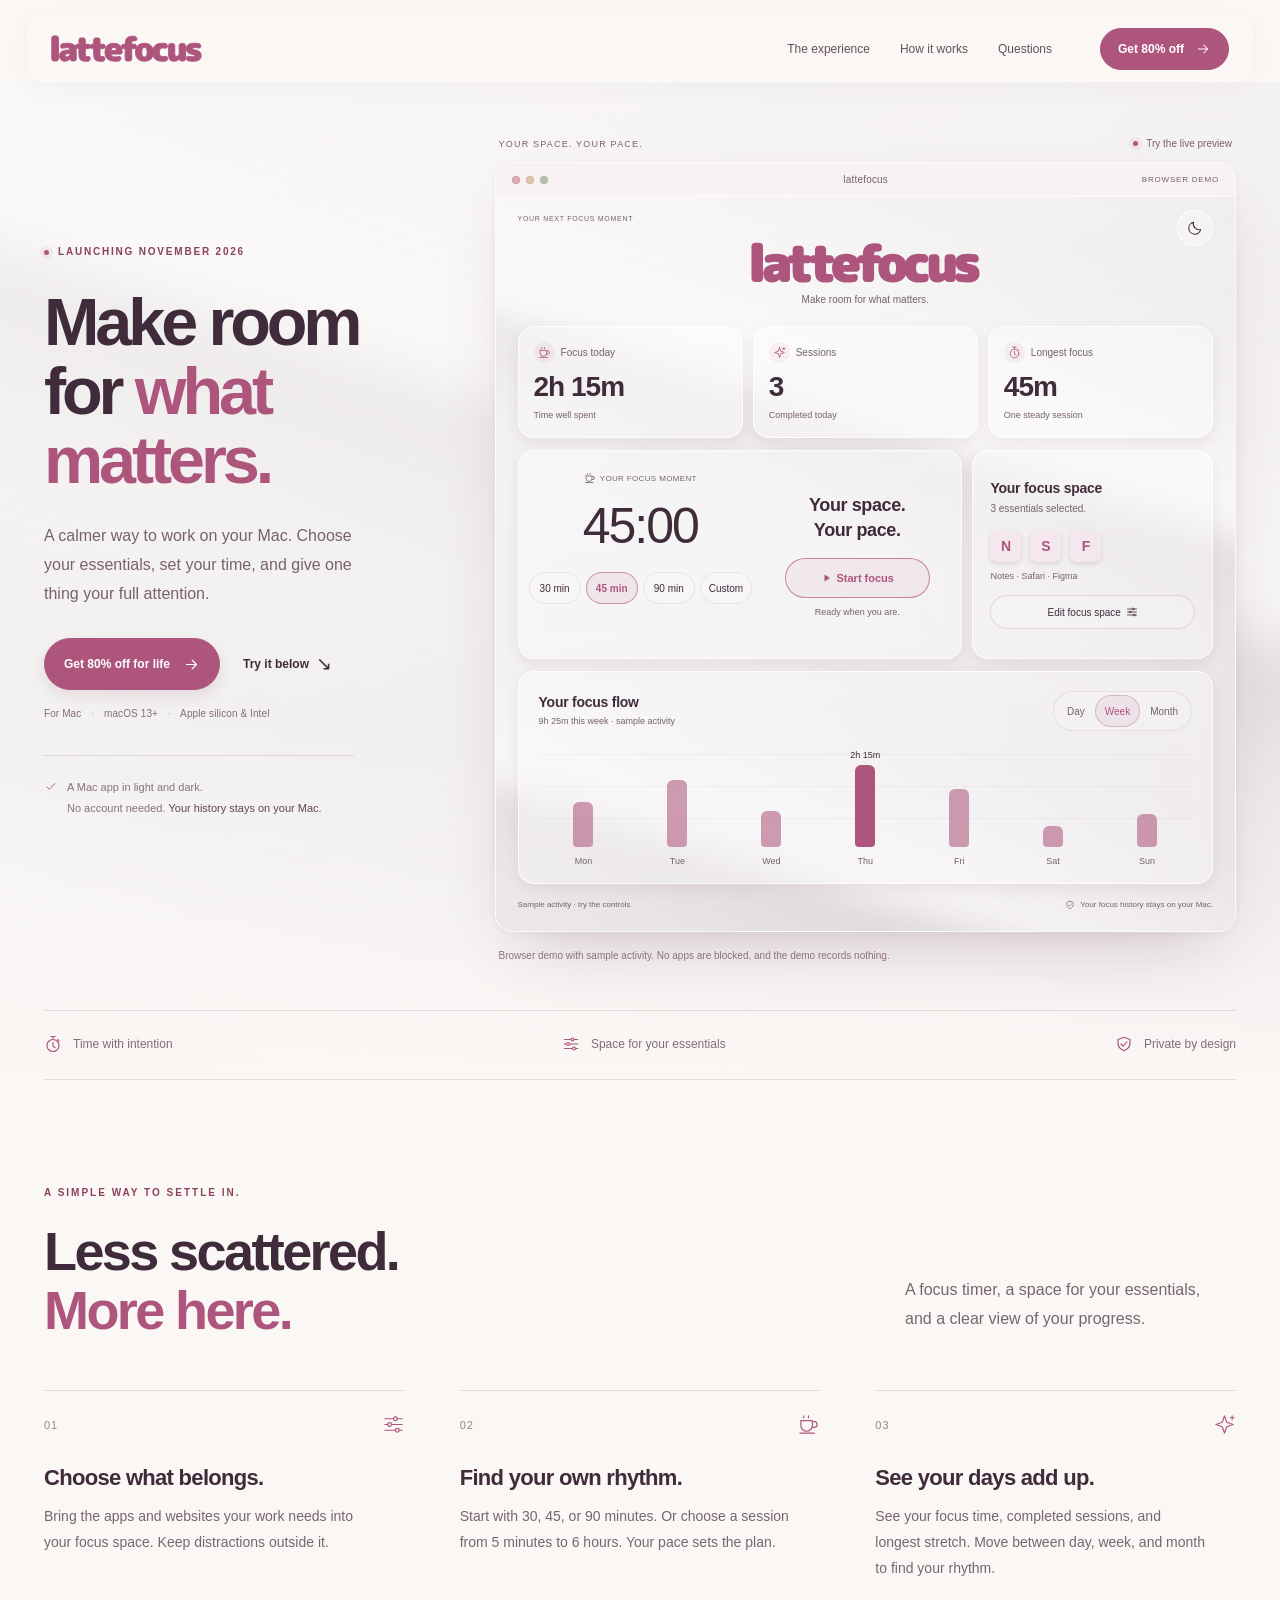
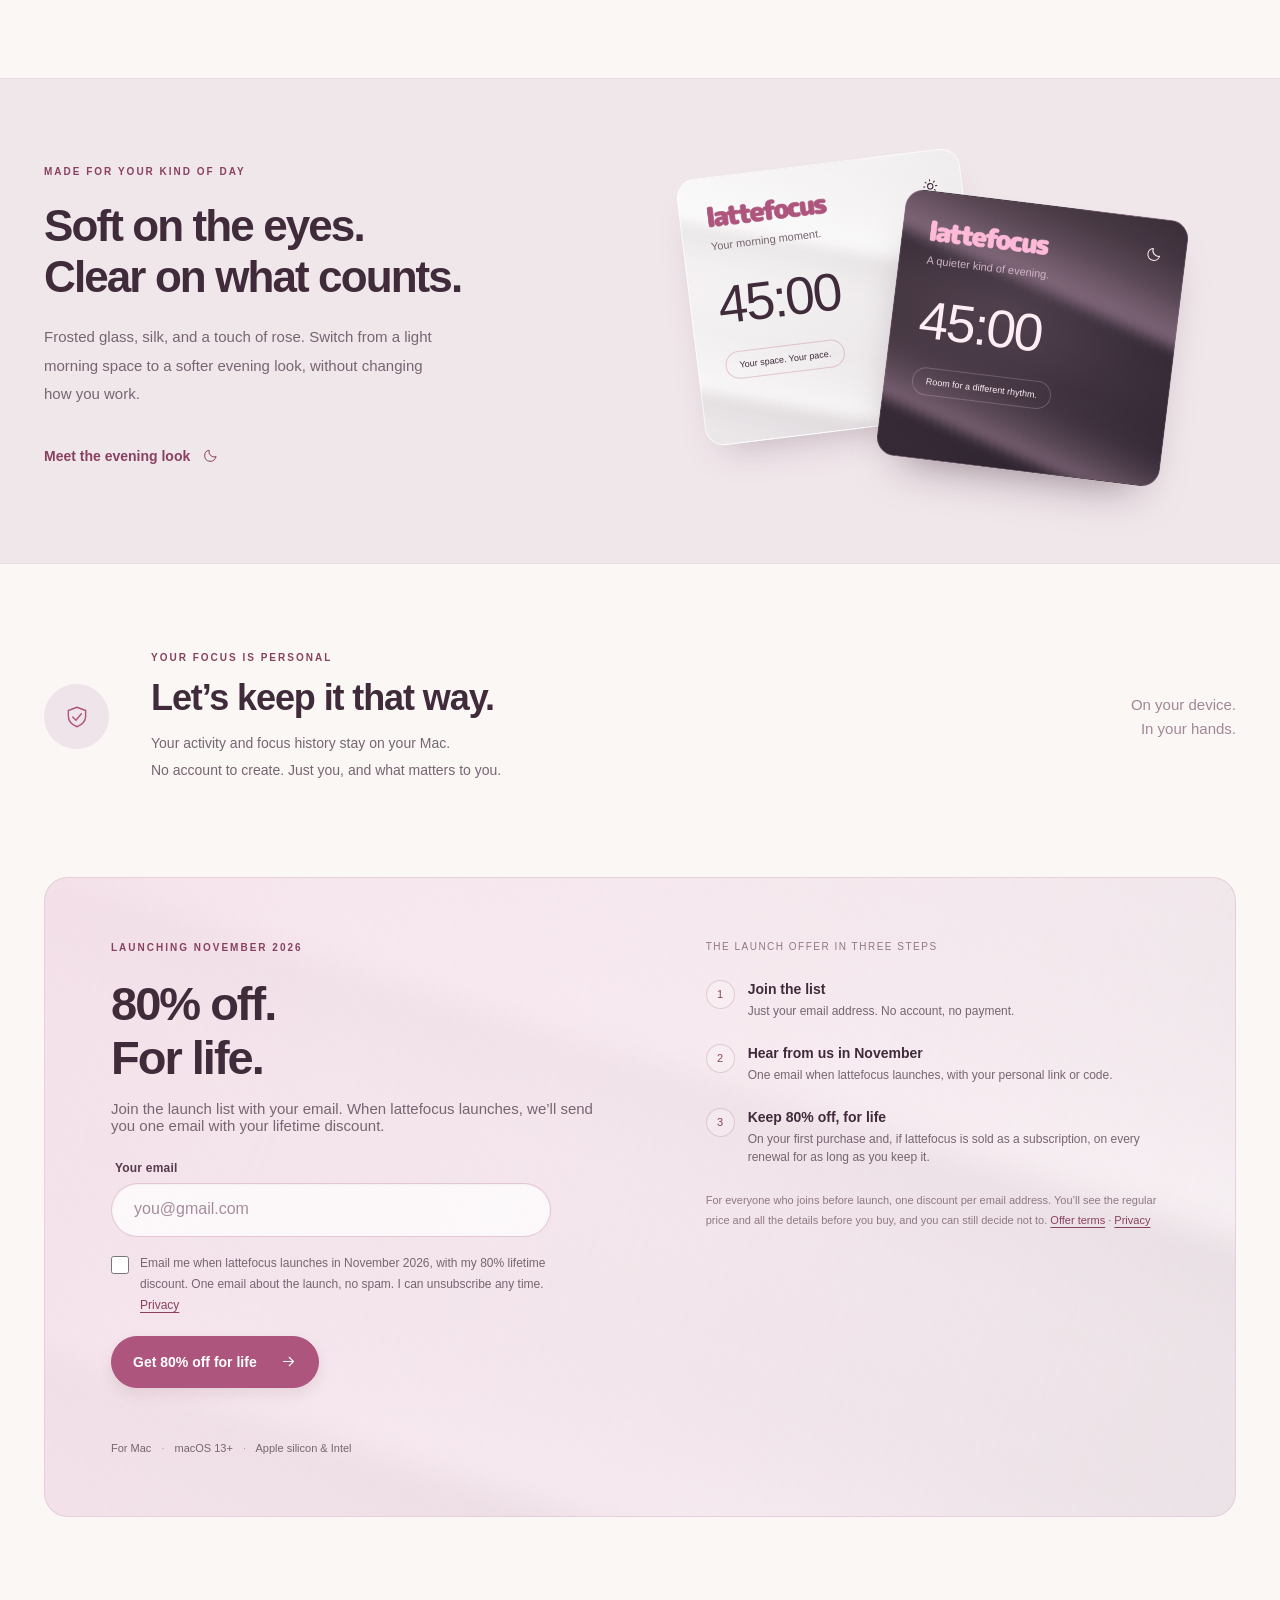
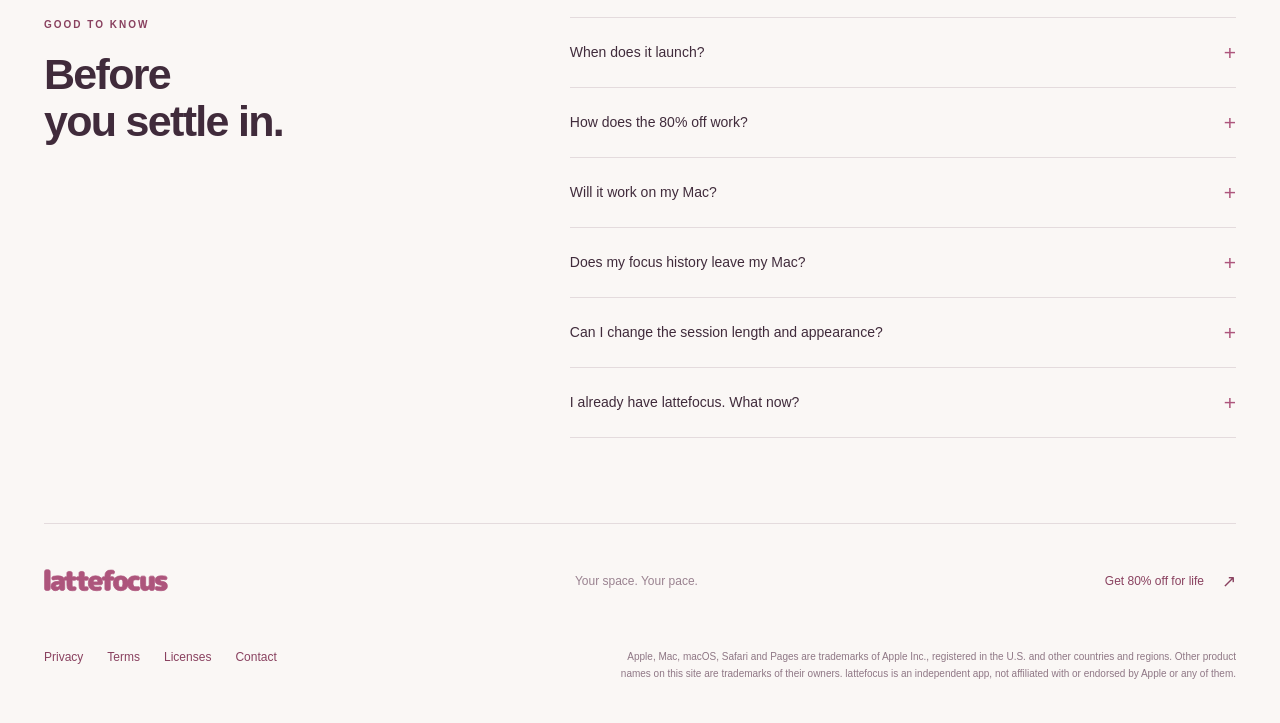
==== commit c3207d90: "Website 0.3.1" ====
--- a/index.html
+++ b/index.html
@@ -4,29 +4,30 @@
   <meta charset="utf-8">
   <meta name="viewport" content="width=device-width, initial-scale=1">
   <meta name="theme-color" content="#f5f0f1">
-  <meta name="description" content="Make room for what matters. Meet lattefocus: a softer focus space for your Mac, with session timers, your essential apps, and activity that stays on your Mac.">
+  <meta name="description" content="Make room for what matters. lattefocus, a softer focus space for your Mac, is launching November 2026. Join the launch list for 80% off for life.">
   <title>lattefocus — Make room for what matters.</title>
   <link rel="canonical" href="https://megamind-rgb.github.io/lattefocus/">
   <meta property="og:type" content="website">
   <meta property="og:site_name" content="lattefocus">
   <meta property="og:title" content="lattefocus — Make room for what matters.">
-  <meta property="og:description" content="A softer focus space for your Mac: session timers, your essential apps, and activity that stays on your Mac. For macOS 13 and later, Apple silicon and Intel.">
+  <meta property="og:description" content="A softer focus space for your Mac: session timers, your essential apps, and activity that stays on your Mac. Launching November 2026. Join the launch list for 80% off for life.">
   <meta property="og:url" content="https://megamind-rgb.github.io/lattefocus/">
   <meta property="og:image" content="https://megamind-rgb.github.io/lattefocus/assets/social-preview.jpg">
   <meta property="og:image:width" content="1200">
   <meta property="og:image:height" content="630">
-  <meta property="og:image:alt" content="lattefocus: Make room for what matters. The dashboard in blush and pink.">
+  <meta property="og:image:alt" content="lattefocus, launching November 2026: Make room for what matters. The dashboard in blush and pink.">
   <meta name="twitter:card" content="summary_large_image">
   <link rel="icon" href="assets/favicon.svg" type="image/svg+xml">
   <link rel="stylesheet" href="style.css">
-  <!-- release.js (version, size, download link) comes first: app.js puts it on the page. -->
-  <script src="release.js" defer></script>
   <script src="app.js" defer></script>
+  <!-- The launch list form (#join): signup.js, the one place with its settings. -->
+  <script src="signup.js" defer></script>
+  <!-- Visit counting (GoatCounter, no cookies): analytics.js, explained on privacy.html. -->
+  <script src="analytics.js" defer></script>
 </head>
 <body>
   <svg class="svg-library" aria-hidden="true" xmlns="http://www.w3.org/2000/svg"><defs>
     <symbol id="i-arrow" viewBox="0 0 24 24"><path d="M5 12h14m-6-6 6 6-6 6"/></symbol>
-    <symbol id="i-download" viewBox="0 0 24 24"><path d="M12 3v12m-4-4 4 4 4-4M5 16v4h14v-4"/></symbol>
     <symbol id="i-cup" viewBox="0 0 24 24"><path d="M4 8h12v5a6 6 0 0 1-12 0V8Zm12 1h2a3 3 0 1 1 0 6h-2M3 21h15M7 3v2m5-2v2"/></symbol>
     <symbol id="i-spark" viewBox="0 0 24 24"><path d="m12 3 2.3 6.7L21 12l-6.7 2.3L12 21l-2.3-6.7L3 12l6.7-2.3L12 3Zm8 0v4m-2-2h4"/></symbol>
     <symbol id="i-timer" viewBox="0 0 24 24"><path d="M9 2h6m-3 0v3m6 1 2 2m-8 2v5l3 2"/><circle cx="12" cy="14" r="8"/></symbol>
@@ -36,25 +37,24 @@
     <symbol id="i-check" viewBox="0 0 24 24"><path d="m5 12 4 4L19 6"/></symbol>
     <symbol id="i-play" viewBox="0 0 24 24"><path d="m9 5 11 7-11 7V5Z"/></symbol>
     <symbol id="i-sliders" viewBox="0 0 24 24"><path d="M3 6h9m4 0h5M3 12h3m4 0h11M3 18h11m4 0h3"/><circle cx="14" cy="6" r="2"/><circle cx="8" cy="12" r="2"/><circle cx="16" cy="18" r="2"/></symbol>
-    <symbol id="i-apple" viewBox="0 0 24 24"><path d="M15.2 3.9c.8-1 .7-2.2.7-2.5-1.2.1-2.6.9-3.4 1.8-.8.9-1 2.1-.9 2.5 1.3.1 2.6-.7 3.6-1.8ZM18.9 12.8c0-2 1.6-3 1.7-3.1-1-1.4-2.5-1.6-3.1-1.6-1.3-.2-2.6.8-3.3.8s-1.8-.8-2.9-.8c-1.5.1-2.9.9-3.7 2.2-1.6 2.7-.4 6.8 1.1 9 .8 1.1 1.6 2.2 2.8 2.1 1.1 0 1.5-.7 2.9-.7 1.4 0 1.8.7 3 .7s1.9-1 2.6-2.1c.9-1.2 1.3-2.5 1.3-2.6-.1 0-2.4-.9-2.4-3.9Z" fill="currentColor" stroke="none"/></symbol>
   </defs></svg>
 
   <a class="skip-link" href="#main">Skip to content</a>
   <header class="site-header wrap">
       <a class="brand" href="#" aria-label="lattefocus home"><span class="wordmark" aria-hidden="true"></span></a>
       <nav aria-label="Main navigation"><a href="#preview">The experience</a><a href="#how-it-works">How it works</a><a href="#faq">Questions</a></nav>
-      <a class="button button-small header-download" href="https://github.com/megamind-rgb/lattefocus/releases/latest/download/lattefocus.zip" data-release-link><span>Download for Mac</span><svg><use href="#i-arrow"/></svg></a>
+      <a class="button button-small header-download" href="#join"><span>Get 80% off</span><svg><use href="#i-arrow"/></svg></a>
   </header>
 
   <main id="main">
     <div class="silk-stage">
       <div class="hero-layout wrap">
       <section class="hero" aria-labelledby="hero-heading">
-        <p class="eyebrow"><span class="status-dot"></span>Focus, at your own pace</p>
+        <p class="eyebrow"><span class="status-dot"></span>Launching November 2026</p>
         <h1 id="hero-heading">Make room<br>for <span>what<br>matters.</span></h1>
         <p class="hero-copy">A calmer way to work on your Mac. Choose your essentials, set your time, and give one thing your full attention.</p>
-        <div class="hero-actions"><a class="button button-primary" href="https://github.com/megamind-rgb/lattefocus/releases/latest/download/lattefocus.zip" data-release-link><svg><use href="#i-apple"/></svg>Download for Mac<svg class="arrow"><use href="#i-arrow"/></svg></a><a class="text-link" href="#preview">Try it below <span>↘</span></a></div>
-        <p class="release-note"><span class="release-value" data-release="version">Latest version</span> <span>·</span> <span class="release-value" data-release="minimum">macOS 13+</span> <span>·</span> Apple silicon &amp; Intel</p><div class="hero-detail"><svg><use href="#i-check"/></svg><p>A Mac app in light and dark. <br>No account needed. <strong>Your history stays on your Mac.</strong></p></div>
+        <div class="hero-actions"><a class="button button-primary" href="#join">Get 80% off for life<svg class="arrow"><use href="#i-arrow"/></svg></a><a class="text-link" href="#preview">Try it below <span>↘</span></a></div>
+        <p class="release-note">For Mac <span>·</span> macOS 13+ <span>·</span> Apple silicon &amp; Intel</p><div class="hero-detail"><svg><use href="#i-check"/></svg><p>A Mac app in light and dark. <br>No account needed. <strong>Your history stays on your Mac.</strong></p></div>
       </section>
 
       <section class="preview-section" id="preview" aria-label="Interactive lattefocus app preview">
@@ -73,13 +73,13 @@
                 <div class="timer-side"><p class="timer-caption"><svg><use href="#i-cup"/></svg><span id="timer-caption">YOUR FOCUS MOMENT</span></p><div class="timer" id="timer" role="timer" aria-label="45 minutes remaining">45:00</div><div class="durations" role="group" aria-label="Demo focus duration"><button type="button" data-minutes="30" aria-pressed="false">30 min</button><button type="button" data-minutes="45" aria-pressed="true">45 min</button><button type="button" data-minutes="90" aria-pressed="false">90 min</button><button type="button" id="custom-button" aria-expanded="false" aria-controls="custom-duration">Custom</button></div><div class="custom-duration" id="custom-duration" hidden><label for="custom-range">Your own time <output for="custom-range" id="custom-value">60 min</output></label><input type="range" id="custom-range" min="5" max="360" step="5" value="60"><button type="button" id="set-custom">Set duration</button></div></div>
                 <div class="start-side"><h2 id="focus-title">Your space.<br>Your pace.</h2><button class="start-focus" id="start-focus" type="button"><svg><use href="#i-play"/></svg><span>Start focus</span></button><p id="focus-hint">Ready when you are.</p><button class="reset-focus" id="reset-focus" type="button" hidden>Reset demo</button></div>
               </div>
-              <div class="glass space-card"><h2>Your focus space</h2><p id="space-description">3 essentials selected.</p><div class="app-icons" id="selected-apps" aria-label="Example focus apps: Notes, Safari and Figma"><span class="app-icon notes" title="Notes"><span></span></span><span class="app-icon safari" title="Safari"><span></span></span><span class="app-icon figma" title="Figma"><i></i><i></i><i></i><i></i><i></i></span></div><p class="space-summary" id="space-summary">Notes · Safari · Figma</p><button class="pill" id="edit-space" type="button">Edit focus space <svg><use href="#i-sliders"/></svg></button></div>
+              <div class="glass space-card"><h2>Your focus space</h2><p id="space-description">3 essentials selected.</p><div class="app-icons" id="selected-apps" aria-label="Example focus apps: Notes, Safari and Figma"><span class="app-icon" title="Notes">N</span><span class="app-icon" title="Safari">S</span><span class="app-icon" title="Figma">F</span></div><p class="space-summary" id="space-summary">Notes · Safari · Figma</p><button class="pill" id="edit-space" type="button">Edit focus space <svg><use href="#i-sliders"/></svg></button></div>
             </div>
             <article class="glass chart-card"><div class="chart-heading"><div><h2>Your focus flow</h2><p id="chart-summary" aria-live="polite">9h 25m this week · sample activity</p></div><div class="chart-periods" role="group" aria-label="Sample activity period"><button type="button" data-period="day" aria-pressed="false">Day</button><button type="button" data-period="week" aria-pressed="true">Week</button><button type="button" data-period="month" aria-pressed="false">Month</button></div></div><div class="chart" id="activity-chart" role="img" aria-label="Sample week activity in minutes: Monday 75, Tuesday 110, Wednesday 60, Thursday 135, Friday 95, Saturday 35, Sunday 55"></div></article>
-            <div class="dashboard-foot"><span>Sample activity · try the controls</span><span><svg><use href="#i-shield"/></svg>Everything stays on your Mac.</span></div>
+            <div class="dashboard-foot"><span>Sample activity · try the controls</span><span><svg><use href="#i-shield"/></svg>Your focus history stays on your Mac.</span></div>
           </div>
         </div>
-        <p class="demo-note" id="demo-note" aria-live="polite">Browser demo with sample activity. No apps are blocked or activity tracked.</p>
+        <p class="demo-note" id="demo-note" aria-live="polite">Browser demo with sample activity. No apps are blocked, and the demo records nothing.</p>
       </section>
       </div>
       <div class="product-strip wrap"><span><svg><use href="#i-timer"/></svg>Time with intention</span><span><svg><use href="#i-sliders"/></svg>Space for your essentials</span><span><svg><use href="#i-shield"/></svg>Private by design</span></div>
@@ -98,15 +98,28 @@
 
   <section class="privacy-section wrap" aria-labelledby="privacy-heading"><div class="privacy-symbol"><svg><use href="#i-shield"/></svg></div><div><p class="eyebrow">Your focus is personal</p><h2 id="privacy-heading">Let’s keep it that way.</h2><p>Your activity and focus history stay on your Mac.<br>No account to create. Just you, and what matters to you.</p></div><span class="privacy-note">On your device.<br>In your hands.</span></section>
 
-  <section class="download-section wrap" id="download" aria-labelledby="download-heading"><div class="download-card"><div class="download-copy"><p class="eyebrow">Ready when you are</p><h2 id="download-heading">A fresh space.<br>A focused start.</h2><p>Download once. Make it yours.</p><a class="button button-primary" href="https://github.com/megamind-rgb/lattefocus/releases/latest/download/lattefocus.zip" data-release-link><svg><use href="#i-apple"/></svg>Download for Mac<svg class="arrow"><use href="#i-download"/></svg></a><p class="download-meta"><span class="release-value" data-release="version">Latest version</span> <span class="release-value" data-release-if="size" hidden><span>·</span> <span class="release-value" data-release="size"></span> </span><span>·</span> <span class="release-value" data-release="minimum">macOS 13+</span> <span>·</span> <a class="release-link" data-release="notes" href="https://github.com/megamind-rgb/lattefocus/releases/latest">What’s new</a></p></div><div class="install-guide"><p class="guide-label">ON YOUR MAC IN THREE STEPS</p><ol><li><span>1</span><div><h3>Download &amp; unzip</h3><p>Safari unzips it for you. Otherwise, open the ZIP to find lattefocus.app.</p></div></li><li><span>2</span><div><h3>Add to Applications</h3><p>Move the app to Applications and open it. The first time, choose Open Anyway in System Settings → Privacy &amp; Security.</p></div></li><li><span>3</span><div><h3>Allow access</h3><p>Allow Accessibility when asked. At your first focus session, let lattefocus control System Events and your browser.</p></div></li></ol><p class="build-note">lattefocus isn’t notarized by Apple yet, so the first open takes one extra step. After that, lattefocus updates itself. <a href="#install-faq">First-open help ↗</a></p></div></div></section>
+  <!-- The launch list. signup.js turns the form on once its settings are filled in;
+       until then (and without JavaScript) the form stays disabled and says why. -->
+  <section class="download-section wrap" id="join" aria-labelledby="join-heading"><div class="download-card"><div class="download-copy"><p class="eyebrow">Launching November 2026</p><h2 id="join-heading">80% off.<br>For life.</h2><p>Join the launch list with your email. When lattefocus launches, we’ll send you one email with your lifetime discount.</p>
+    <form class="signup-form" data-signup method="post" aria-labelledby="join-heading">
+      <fieldset disabled>
+        <legend class="sr-only">Join the lattefocus launch list</legend>
+        <label class="signup-label" for="signup-email">Your email</label>
+        <input class="signup-email" id="signup-email" name="email" type="email" required autocomplete="email" inputmode="email" autocapitalize="off" spellcheck="false" maxlength="254" placeholder="you@gmail.com" aria-describedby="signup-status">
+        <div class="signup-consent"><input id="signup-consent" name="consent" type="checkbox" required aria-describedby="signup-status"><p><label for="signup-consent" data-signup-consent>Email me when lattefocus launches in November 2026, with my 80% lifetime discount. One email about the launch, no spam. I can unsubscribe any time.</label> <a href="privacy.html#launch-list">Privacy</a></p></div>
+        <div class="signup-trap" data-signup-trap aria-hidden="true"><label for="signup-leave-empty">Leave this empty</label><input id="signup-leave-empty" name="leave_empty" type="text" tabindex="-1" autocomplete="off"></div>
+        <button class="button button-primary signup-submit" type="submit">Get 80% off for life<svg class="arrow"><use href="#i-arrow"/></svg></button>
+      </fieldset>
+      <p class="signup-status" id="signup-status" data-signup-status role="status" aria-live="polite">The sign-up form needs JavaScript. Turn it on to join the launch list.</p>
+    </form>
+    <p class="download-meta">For Mac <span>·</span> macOS 13+ <span>·</span> Apple silicon &amp; Intel</p></div><div class="install-guide"><p class="guide-label">THE LAUNCH OFFER IN THREE STEPS</p><ol><li><span>1</span><div><h3>Join the list</h3><p>Just your email address. No account, no payment.</p></div></li><li><span>2</span><div><h3>Hear from us in November</h3><p>One email when lattefocus launches, with your personal link or code.</p></div></li><li><span>3</span><div><h3>Keep 80% off, for life</h3><p>On your first purchase and, if lattefocus is sold as a subscription, on every renewal for as long as you keep it.</p></div></li></ol><p class="build-note">For everyone who joins before launch, one discount per email address. You’ll see the regular price and all the details before you buy, and you can still decide not to. <a href="terms.html#launch-offer">Offer terms</a> · <a href="privacy.html#launch-list">Privacy</a></p></div></div></section>
 
-  <section class="faq-section wrap" id="faq" aria-labelledby="faq-heading"><div><p class="eyebrow">Good to know</p><h2 id="faq-heading">Before <br>you settle in.</h2></div><div class="faq-list"><details id="compatibility-faq"><summary>Will it work on my Mac?<span aria-hidden="true">+</span></summary><p>lattefocus is a universal app for both Apple silicon and Intel Macs running macOS 13 or later. It’s a Mac app; the preview on this page is available in any modern browser.</p></details><details id="install-faq"><summary>How do I install and open it?<span aria-hidden="true">+</span></summary><p>Download lattefocus. Safari unzips it for you; in other browsers, double-click lattefocus.zip. Drag lattefocus.app to Applications, then open it.</p><p>The first time, macOS says it can’t verify lattefocus, because it isn’t notarized by Apple yet. Close that message, then open System Settings → Privacy &amp; Security, scroll down, click Open Anyway and enter your password. On macOS 13 and 14 you can also Control-click the app and choose Open, then Open.</p><p>When lattefocus asks, allow Accessibility: it keeps the Dock and other apps away during a focus session. At your first focus session, macOS also asks to let lattefocus control System Events and your browser. Allow both: that’s how it sees which app and tab are in front and blocks anything not on your list. Clicked Don’t Allow? Turn lattefocus on in System Settings → Privacy &amp; Security → Accessibility or Automation.</p></details><details id="update-faq"><summary>How do I update?<span aria-hidden="true">+</span></summary><p>From version 0.3.0, lattefocus looks for new versions by itself. When there’s one, an Update button appears at the top of the dashboard: click it, then Install and Relaunch. It downloads and checks the new version, then reopens. Your history and settings stay. You can also choose lattefocus → Check for Updates… at any time.</p><p>During a focus session the update waits: click Update again when it’s over. If lattefocus can’t replace itself, for example when it runs straight from Downloads or your Mac account isn’t an administrator, it tells you. Then quit it, download the new version from this page and replace the copy in Applications.</p><p>Used lattefocus before, as its own app or as a look you chose in an earlier download? Download lattefocus from this page once, move it to Applications and open it like the first time. If you had the earlier lattefocus app, the new one opens with your history from it. After that, lattefocus updates itself.</p></details><details id="privacy-faq"><summary>Does my focus history leave my Mac?<span aria-hidden="true">+</span></summary><p>The app stores your focus history and activity locally on your Mac. No account is needed. This website’s demo is separate: it uses illustrative activity and runs a timer in your browser only.</p></details><details id="settings-faq"><summary>Can I change the session length and appearance?<span aria-hidden="true">+</span></summary><p>Choose a 30, 45, or 90-minute session, or set your own duration from 5 minutes to 6 hours. The moon and sun button switches lattefocus between its light and dark appearances. Try both in the preview above.</p></details></div></section>
+  <section class="faq-section wrap" id="faq" aria-labelledby="faq-heading"><div><p class="eyebrow">Good to know</p><h2 id="faq-heading">Before <br>you settle in.</h2></div><div class="faq-list"><details id="launch-faq"><summary>When does it launch?<span aria-hidden="true">+</span></summary><p>In November 2026. Join the <a href="#join">launch list</a> and we’ll email you once, when lattefocus launches, with your 80% discount.</p></details><details id="offer-faq"><summary>How does the 80% off work?<span aria-hidden="true">+</span></summary><p>Join the launch list before lattefocus launches. At launch, we email you a personal link or code: 80% off the regular price, for life. That’s your first purchase and, if lattefocus is sold as a subscription, every renewal for as long as you keep it. One discount per email address, and you’ll see the price before you buy. <a href="terms.html#launch-offer">The offer’s terms</a></p></details><details id="compatibility-faq"><summary>Will it work on my Mac?<span aria-hidden="true">+</span></summary><p>lattefocus is a universal app for both Apple silicon and Intel Macs running macOS 13 or later. The demo on this page works in any modern browser.</p></details><details id="privacy-faq"><summary>Does my focus history leave my Mac?<span aria-hidden="true">+</span></summary><p>No. lattefocus keeps your focus history and settings on your Mac, and needs no account. It reads which app and browser tab are in front only during a focus session.</p><p>It goes online only for updates: every 6 hours it asks GitHub whether there’s a new version, and it downloads one when you choose to install it. You can turn the checks off with lattefocus → Check for Updates Automatically. This website’s demo is separate: it uses sample activity and runs only in your browser.</p><p>If you join the launch list, we keep your email address only for the launch email, and delete it at the latest 6 months after. <a href="privacy.html">Privacy</a> has the details.</p></details><details id="settings-faq"><summary>Can I change the session length and appearance?<span aria-hidden="true">+</span></summary><p>Choose a 30, 45, or 90-minute session, or set your own duration from 5 minutes to 6 hours. The moon and sun button switches lattefocus between its light and dark appearances. Try both in the preview above.</p></details><details id="preview-faq"><summary>I already have lattefocus. What now?<span aria-hidden="true">+</span></summary><p>Keep using it: from version 0.3.0 on, the free preview updates itself, as before. If yours is older, <a href="privacy.html#contact">email us</a> and we’ll help you move to the newest version.</p></details></div></section>
 
   </main>
 
-  <footer class="site-footer wrap"><a class="brand" href="#" aria-label="Back to lattefocus home"><span class="wordmark" aria-hidden="true"></span></a><p>Your space. Your pace.</p><a href="#download">Get lattefocus <span>↗</span></a></footer>
+  <footer class="page-footer"><div class="site-footer wrap"><a class="brand" href="#" aria-label="Back to lattefocus home"><span class="wordmark" aria-hidden="true"></span></a><p>Your space. Your pace.</p><a href="#join">Get 80% off for life <span>↗</span></a></div><div class="footer-legal wrap"><nav class="legal-links" aria-label="Legal"><a href="privacy.html">Privacy</a><a href="terms.html">Terms</a><a href="licenses.html">Licenses</a><a href="privacy.html#contact">Contact</a></nav><p class="legal-note">Apple, Mac, macOS, Safari and Pages are trademarks of Apple Inc., registered in the U.S. and other countries and regions. Other product names on this site are trademarks of their owners. lattefocus is an independent app, not affiliated with or endorsed by Apple or any of them.</p></div></footer>
 
   <dialog id="space-dialog" aria-labelledby="space-dialog-title"><form method="dialog"><button class="dialog-close" aria-label="Close focus space" value="cancel">×</button><p class="eyebrow">Make room for your essentials</p><h2 id="space-dialog-title">Your focus space.</h2><p>Choose a few example apps for this browser demo.</p><fieldset><legend class="sr-only">Example apps</legend><label><input type="checkbox" name="demo-app" value="Notes" checked><span>Notes</span><small>A place for your thoughts</small></label><label><input type="checkbox" name="demo-app" value="Safari" checked><span>Safari</span><small>A window for your research</small></label><label><input type="checkbox" name="demo-app" value="Figma" checked><span>Figma</span><small>A canvas for your ideas</small></label><label><input type="checkbox" name="demo-app" value="Pages"><span>Pages</span><small>A fresh page for your words</small></label></fieldset><p class="selection-status" id="selection-status" aria-live="polite">3 apps selected.</p><p class="dialog-note">This preview doesn’t access or block any apps on your device.</p><button class="button button-primary" id="save-space" value="save">Save my space<svg><use href="#i-check"/></svg></button></form></dialog>
-  <div class="toast" id="download-toast" role="status" hidden>Your download is starting. Move lattefocus to Applications, then open it.</div>
 </body>
 </html>
--- a/style.css
+++ b/style.css
@@ -1,10 +1,10 @@
 :root{--paper:#faf7f5;--ink:#402b3b;--muted:#776571;--rose:#ad557c;--rose-deep:#89415f;--line:rgba(112,77,96,.16);--round:ui-rounded,"SF Pro Rounded",-apple-system,BlinkMacSystemFont,"Segoe UI",sans-serif;--sans:-apple-system,BlinkMacSystemFont,"Segoe UI",sans-serif}
-*{box-sizing:border-box}html{scroll-behavior:smooth;scroll-padding-top:34px}body{margin:0;background:var(--paper);color:var(--ink);font-family:var(--sans);font-size:15px;-webkit-font-smoothing:antialiased}a{color:inherit;text-decoration:none}button,input{font:inherit}button,a,input,summary{-webkit-tap-highlight-color:transparent}button{color:inherit;cursor:pointer}button:disabled{cursor:default;opacity:.45}button:focus-visible,a:focus-visible,input:focus-visible,summary:focus-visible{outline:3px solid var(--rose);outline-offset:5px}svg{width:20px;height:20px;fill:none;stroke:currentColor;stroke-width:1.55;stroke-linecap:round;stroke-linejoin:round;flex-shrink:0}.svg-library{position:absolute;width:0;height:0;overflow:hidden}.wrap{width:min(1120px,calc(100% - 80px));margin-inline:auto}.wordmark{display:block;background:var(--rose);mask:url("assets/lattefocus-wordmark.svg") center/contain no-repeat;-webkit-mask:url("assets/lattefocus-wordmark.svg") center/contain no-repeat;width:100%;height:100%}.sr-only{position:absolute;width:1px;height:1px;padding:0;margin:-1px;overflow:hidden;clip:rect(0,0,0,0);white-space:nowrap;border:0}.skip-link{position:fixed;left:20px;top:20px;padding:14px;background:var(--paper);z-index:20;transform:translateY(-150%)}.skip-link:focus{transform:translateY(0)}.silk-stage{background:linear-gradient(180deg,rgba(250,247,245,.46),rgba(250,247,245,.08) 75%,var(--paper)),url("assets/lattefocus-background.svg") center top / 1900px auto no-repeat}.site-header{height:112px;display:flex;align-items:center;justify-content:space-between;gap:28px}.brand{display:block;width:155px;height:33px;flex-shrink:0}.site-header nav{display:flex;gap:33px;margin-left:auto;margin-right:10px;font-size:13px;color:#66505f}.site-header nav a{transition:color .2s}.site-header nav a:hover{color:var(--rose)}.button{display:inline-flex;align-items:center;justify-content:center;gap:11px;font-weight:600;border:1px solid transparent;border-radius:50px;padding:17px 24px;font-size:14px;line-height:20px;transition:background .2s,transform .2s,box-shadow .2s;white-space:nowrap;min-height:54px}.button:hover{transform:translateY(-2px)}.button-small{min-height:42px;padding:10px 17px;background:rgba(255,255,255,.34);border-color:rgba(140,82,112,.22);font-size:12px}.button-small svg{width:16px;height:16px}.button-primary{background:var(--rose);color:#fff;border-color:var(--rose);box-shadow:0 6px 14px rgba(131,63,96,.12)}.button-primary:hover{background:var(--rose-deep);box-shadow:0 8px 24px rgba(131,63,96,.18)}.button-primary .arrow{margin-left:12px;width:17px;height:17px}.hero{text-align:center;padding:55px 0 51px}.eyebrow{font-size:10px;text-transform:uppercase;letter-spacing:2px;font-weight:600;line-height:1.6;margin:0 0 21px;color:var(--rose-deep)}.hero .eyebrow{display:flex;align-items:center;justify-content:center;gap:9px;font-size:10px;letter-spacing:1.8px}.status-dot{width:5px;height:5px;border-radius:50%;background:var(--rose);display:inline-block;box-shadow:0 0 0 4px rgba(173,85,124,.075);flex-shrink:0}h1,h2,h3,p{margin-top:0}h1{font-family:var(--round);font-size:clamp(54px,6.6vw,86px);font-weight:650;line-height:1.04;letter-spacing:-5.1px;margin-bottom:25px}h1 span{color:var(--rose)}.hero-copy{font-size:15px;line-height:1.75;color:var(--muted);margin-bottom:26px}.hero-actions{display:flex;align-items:center;justify-content:center;gap:28px}.text-link{display:inline-flex;align-items:center;gap:13px;font-size:13px;font-weight:550;line-height:1.6;transition:color .2s}.text-link:hover{color:var(--rose)}.text-link span{font-size:19px}.release-note{font-size:10px;letter-spacing:.1px;color:#8c7b85;margin:18px 0 0;line-height:1.6}.release-note span,.download-meta span{margin:0 7px;opacity:.6}.preview-section{max-width:1040px}.preview-caption{display:flex;justify-content:space-between;align-items:center;margin:0 10px 13px;color:#7e6877;font-size:10px;letter-spacing:.4px}.preview-caption>span{display:flex;gap:8px;align-items:center}.preview-caption svg{width:13px;height:13px;transform:rotate(90deg)}.app-window{border-radius:17px;overflow:hidden;background:#efe8ec;border:1px solid rgba(255,255,255,.84);box-shadow:0 40px 70px -34px rgba(107,61,86,.33),0 5px 20px rgba(112,83,99,.07);--app-ink:#402b3b;--app-muted:#75626e;--app-accent:#ad557c;--app-pane:rgba(255,255,255,.32);--app-edge:rgba(255,255,255,.82);color:var(--app-ink)}.window-toolbar{display:flex;align-items:center;justify-content:space-between;height:35px;background:rgba(252,248,250,.68);padding:0 17px;color:var(--app-muted);font-size:9px;border-bottom:1px solid rgba(255,255,255,.75);letter-spacing:.2px}.window-toolbar>span:first-of-type{margin-left:42px}.window-dots{display:flex;gap:6px}.window-dots i{width:8px;height:8px;background:#ddacb6;border:1px solid rgba(124,52,80,.12);border-radius:50%}.window-dots i:nth-child(2){background:#e1c5ab}.window-dots i:nth-child(3){background:#b7c3b0}.demo-tag{font-size:7px;letter-spacing:1.1px;color:var(--app-muted)}.dashboard{padding:14px 36px 19px;background:url("assets/lattefocus-background.svg") center/cover}.dashboard-heading{position:relative;height:118px;display:flex;justify-content:center;align-items:center}.app-date{position:absolute;top:11px;left:0;font-size:7px;letter-spacing:1.7px;color:var(--app-muted)}.dashboard-brand{width:246px;text-align:center;padding-top:9px}.dashboard-brand .wordmark{height:47px;background:var(--app-accent)}.dashboard-brand p{font-size:9px;line-height:1.6;color:var(--app-muted);margin:5px 0 0}.icon-button{position:absolute;right:0;top:5px;width:30px;height:30px;display:flex;align-items:center;justify-content:center;border:1px solid var(--app-edge);border-radius:50%;background:var(--app-pane)}.icon-button svg{width:14px;height:14px}.metrics{display:grid;grid-template-columns:repeat(3,1fr);gap:12px;margin-bottom:15px}.glass{background:var(--app-pane);border:1px solid var(--app-edge);border-radius:16px;box-shadow:0 5px 14px rgba(142,82,113,.10),inset 0 1px 1px rgba(255,255,255,.1);backdrop-filter:blur(15px);-webkit-backdrop-filter:blur(15px)}.metric{padding:17px 20px 16px;min-height:112px}.metric-label{display:flex;gap:8px;align-items:center;font-size:10px;color:var(--app-muted);margin-bottom:5px}.icon-badge{width:24px;height:24px;background:rgba(183,88,132,.07);color:var(--app-accent);border-radius:50%;display:flex;align-items:center;justify-content:center}.icon-badge svg{width:13px;height:13px}.metric strong{display:block;font-family:var(--round);font-size:29px;font-weight:650;line-height:1.2;letter-spacing:-1px}.metric p{font-size:9px;color:var(--app-muted);margin:5px 0 0}.focus-row{display:grid;grid-template-columns:1.94fr 1fr;gap:12px;margin-bottom:15px}.focus-card{display:grid;grid-template-columns:1.2fr 1fr;padding:21px 15px 24px;min-height:185px}.timer-side{text-align:center;position:relative}.timer-caption{display:flex;justify-content:center;gap:6px;align-items:center;font-size:8px;letter-spacing:.85px;margin:0 0 5px;color:var(--app-muted)}.timer-caption svg{width:12px;height:12px}.timer{font-family:var(--round);font-size:clamp(40px,5vw,63px);font-variant-numeric:tabular-nums;font-weight:400;line-height:1.34;letter-spacing:-2.5px}.durations{display:flex;gap:5px;justify-content:center;margin-top:7px}.durations button{border:1px solid rgba(169,121,145,.15);border-radius:30px;background:rgba(255,255,255,.15);padding:6px 9px;font-size:9px;white-space:nowrap;transition:background .2s}.durations button[aria-pressed=true],.durations button[aria-expanded=true]{background:rgba(173,85,124,.09);border-color:rgba(173,85,124,.55);color:var(--app-accent);font-weight:600}.start-side{text-align:center;padding:1px 0 0 6px;display:flex;flex-direction:column;align-items:center;justify-content:center}.start-side h2{font-family:var(--round);font-size:18px;font-weight:600;line-height:1.35;margin:0 0 14px;letter-spacing:-.4px}.start-focus{display:flex;align-items:center;justify-content:center;gap:4px;padding:9px 19px;border-radius:24px;background:rgba(180,98,137,.075);border:1px solid rgba(173,85,124,.67);color:var(--app-accent);font-size:11px;font-weight:600;width:136px}.start-focus:hover{background:rgba(180,98,137,.16)}.start-focus svg{width:12px;height:12px;fill:currentColor;stroke:none}.start-side p{font-size:8px;color:var(--app-muted);margin:8px 0 0}.reset-focus{background:none;border:0;font-size:9px;color:var(--app-accent);text-decoration:underline;text-underline-offset:3px;margin-top:7px;padding:0}.space-card{padding:21px 20px 18px}.space-card h2,.chart-heading h2{font-size:14px;font-family:var(--round);font-weight:600;letter-spacing:-.25px;margin:0 0 4px}.space-card>p,.chart-heading p{font-size:9px;line-height:1.5;margin:0;color:var(--app-muted)}.app-icons{display:flex;gap:10px;margin:17px 0;min-height:30px;align-items:center}.app-icon{position:relative;display:block;flex-shrink:0;width:31px;height:31px;border-radius:7px;box-shadow:0 2px 5px rgba(39,23,35,.13);overflow:hidden;background:#fff}.notes{background:linear-gradient(#eed073 0 27%,#fff 27%)}.notes span{position:absolute;inset:14px 5px 4px;background:repeating-linear-gradient(transparent 0 3px,#dad5d4 3px 4px)}.safari{background:linear-gradient(#34d0ef,#0b83e7);border:2px solid #f8f8f8;border-radius:50%;box-shadow:0 1px 4px rgba(39,23,35,.2)}.safari:before{position:absolute;content:"";inset:3px;border:1px dotted rgba(255,255,255,.8);border-radius:50%}.safari span:before,.safari span:after{position:absolute;content:"";width:0;height:0;border-left:3px solid transparent;border-right:3px solid transparent;left:10px}.safari span:before{border-bottom:11px solid #ff6673;top:3px;transform:rotate(35deg);transform-origin:50% 100%}.safari span:after{border-top:11px solid #fff;top:14px;transform:rotate(35deg);transform-origin:50% 0}.figma{background:#29282b;display:grid;grid-template-columns:7px 7px;grid-template-rows:7px 7px 7px;place-content:center}.figma i{background:#f76f59;border-radius:5px 0 0 5px}.figma i:nth-child(2){background:#ff9b8d;border-radius:0 5px 5px 0}.figma i:nth-child(3){background:#b47cfa}.figma i:nth-child(4){background:#4dccf8;border-radius:50%}.figma i:nth-child(5){background:#65d1a2;border-radius:5px 0 5px 5px}.pages{display:flex;justify-content:center;align-items:center;background:#f6a144;color:#fff;font-size:21px;font-weight:600}.pill{display:flex;align-items:center;justify-content:center;gap:7px;border:1px solid rgba(171,118,146,.23);background:rgba(255,255,255,.14);font-size:9px;padding:8px 14px;border-radius:24px;min-height:30px;width:100%}.pill svg{height:12px;width:12px}.pill:hover{background:rgba(255,255,255,.34)}.chart-card{padding:20px 23px 13px}.chart-heading{display:flex;align-items:center;justify-content:space-between;gap:10px}.chart-heading h2{font-size:14px}.chart-periods{display:flex;border-radius:30px;padding:3px;border:1px solid rgba(160,113,137,.15);background:rgba(255,255,255,.14)}.chart-periods button{background:none;border:1px solid transparent;padding:5px 13px;border-radius:18px;font-size:9px;color:var(--app-muted)}.chart-periods button[aria-pressed=true]{background:rgba(173,85,124,.09);border-color:rgba(173,85,124,.3);color:var(--app-accent)}.chart{height:126px;display:flex;gap:12px;align-items:flex-end;justify-content:space-around;padding:19px 3px 0;margin-top:8px;background:repeating-linear-gradient(to top,transparent 0 31px,rgba(149,111,131,.065) 31px 32px);background-size:100% calc(100% - 22px);background-repeat:no-repeat}.chart-column{height:100%;flex:1;max-width:95px;display:flex;align-items:center;justify-content:flex-end;flex-direction:column;position:relative}.chart-bar{width:20px;min-height:3px;border-radius:6px 6px 4px 4px;background:var(--app-accent);opacity:.57;position:relative;transition:height .45s cubic-bezier(.16,1,.3,1),opacity .2s}.chart-column.is-highlight .chart-bar,.chart-column:hover .chart-bar{opacity:1}.chart-value{position:absolute;bottom:calc(100% + 5px);left:50%;transform:translateX(-50%);white-space:nowrap;font-size:8px;opacity:0;color:var(--app-ink);transition:opacity .2s}.chart-column.is-highlight .chart-value,.chart-column:hover .chart-value{opacity:1}.chart-label{height:23px;font-size:8px;color:var(--app-muted);padding-top:9px}.dashboard-foot{display:flex;align-items:center;justify-content:space-between;font-size:8px;color:var(--app-muted);margin-top:16px;gap:10px}.dashboard-foot>span{display:flex;align-items:center;gap:5px}.dashboard-foot svg{width:10px;height:10px}.demo-note{font-size:10px;line-height:1.7;text-align:center;color:#907b88;margin:22px auto 0;max-width:660px}.custom-duration{position:absolute;left:4%;top:100%;width:92%;z-index:3;text-align:left;padding:15px;background:#f9f1f5;border:1px solid rgba(173,85,124,.3);border-radius:13px;box-shadow:0 8px 24px rgba(69,34,52,.17);font-size:10px}.custom-duration label{display:flex;justify-content:space-between;margin-bottom:10px;gap:10px}.custom-duration output{color:var(--rose);font-weight:600}.custom-duration input{width:100%;accent-color:var(--rose);margin:0 0 8px;display:block}.custom-duration button{border:0;background:var(--rose);color:white;font-size:9px;padding:6px 12px;border-radius:20px;display:block;margin-left:auto}.app-window.is-dark{--app-ink:#ffedf4;--app-muted:#c9b6c3;--app-accent:#ffbad8;--app-pane:rgba(90,65,82,.35);--app-edge:rgba(255,220,239,.15);background:#352a33}.is-dark .dashboard{background-image:url("assets/lattefocus-background-dark.svg")}.is-dark .window-toolbar{background:#3e313c;border-bottom-color:rgba(255,220,239,.1)}.is-dark .glass{box-shadow:0 5px 14px rgba(15,5,13,.15)}.is-dark .durations button,.is-dark .pill{background:rgba(255,220,239,.02);border-color:rgba(255,220,239,.2)}.is-dark .durations button[aria-pressed=true],.is-dark .chart-periods button[aria-pressed=true]{background:rgba(255,220,239,.07);border-color:rgba(255,220,239,.38)}.is-dark .start-focus{border-color:rgba(255,186,216,.6)}.is-dark .chart-periods{background:rgba(255,220,239,.03);border-color:rgba(255,220,239,.14)}.is-dark .custom-duration{background:#493440;color:var(--app-ink);border-color:#986a82}.is-dark .custom-duration output{color:#ffbad8}.is-dark .chart{background-image:repeating-linear-gradient(to top,transparent 0 31px,rgba(255,220,239,.05) 31px 32px)}
+*{box-sizing:border-box}html{scroll-behavior:smooth;scroll-padding-top:34px}body{margin:0;background:var(--paper);color:var(--ink);font-family:var(--sans);font-size:15px;-webkit-font-smoothing:antialiased}a{color:inherit;text-decoration:none}button,input{font:inherit}button,a,input,summary{-webkit-tap-highlight-color:transparent}button{color:inherit;cursor:pointer}button:disabled{cursor:default;opacity:.45}button:focus-visible,a:focus-visible,input:focus-visible,summary:focus-visible{outline:3px solid var(--rose);outline-offset:5px}svg{width:20px;height:20px;fill:none;stroke:currentColor;stroke-width:1.55;stroke-linecap:round;stroke-linejoin:round;flex-shrink:0}.svg-library{position:absolute;width:0;height:0;overflow:hidden}.wrap{width:min(1120px,calc(100% - 80px));margin-inline:auto}.wordmark{display:block;background:var(--rose);mask:url("assets/lattefocus-wordmark.svg") center/contain no-repeat;-webkit-mask:url("assets/lattefocus-wordmark.svg") center/contain no-repeat;width:100%;height:100%}.sr-only{position:absolute;width:1px;height:1px;padding:0;margin:-1px;overflow:hidden;clip:rect(0,0,0,0);white-space:nowrap;border:0}.skip-link{position:fixed;left:20px;top:20px;padding:14px;background:var(--paper);z-index:20;transform:translateY(-150%)}.skip-link:focus{transform:translateY(0)}.silk-stage{background:linear-gradient(180deg,rgba(250,247,245,.46),rgba(250,247,245,.08) 75%,var(--paper)),url("assets/lattefocus-background.svg") center top / 1900px auto no-repeat}.site-header{height:112px;display:flex;align-items:center;justify-content:space-between;gap:28px}.brand{display:block;width:155px;height:33px;flex-shrink:0}.site-header nav{display:flex;gap:33px;margin-left:auto;margin-right:10px;font-size:13px;color:#66505f}.site-header nav a{transition:color .2s}.site-header nav a:hover{color:var(--rose)}.button{display:inline-flex;align-items:center;justify-content:center;gap:11px;font-weight:600;border:1px solid transparent;border-radius:50px;padding:17px 24px;font-size:14px;line-height:20px;transition:background .2s,transform .2s,box-shadow .2s;white-space:nowrap;min-height:54px}.button:hover{transform:translateY(-2px)}.button-small{min-height:42px;padding:10px 17px;background:rgba(255,255,255,.34);border-color:rgba(140,82,112,.22);font-size:12px}.button-small svg{width:16px;height:16px}.button-primary{background:var(--rose);color:#fff;border-color:var(--rose);box-shadow:0 6px 14px rgba(131,63,96,.12)}.button-primary:hover{background:var(--rose-deep);box-shadow:0 8px 24px rgba(131,63,96,.18)}.button-primary .arrow{margin-left:12px;width:17px;height:17px}.hero{text-align:center;padding:55px 0 51px}.eyebrow{font-size:10px;text-transform:uppercase;letter-spacing:2px;font-weight:600;line-height:1.6;margin:0 0 21px;color:var(--rose-deep)}.hero .eyebrow{display:flex;align-items:center;justify-content:center;gap:9px;font-size:10px;letter-spacing:1.8px}.status-dot{width:5px;height:5px;border-radius:50%;background:var(--rose);display:inline-block;box-shadow:0 0 0 4px rgba(173,85,124,.075);flex-shrink:0}h1,h2,h3,p{margin-top:0}h1{font-family:var(--round);font-size:clamp(54px,6.6vw,86px);font-weight:650;line-height:1.04;letter-spacing:-5.1px;margin-bottom:25px}h1 span{color:var(--rose)}.hero-copy{font-size:15px;line-height:1.75;color:var(--muted);margin-bottom:26px}.hero-actions{display:flex;align-items:center;justify-content:center;gap:28px}.text-link{display:inline-flex;align-items:center;gap:13px;font-size:13px;font-weight:550;line-height:1.6;transition:color .2s}.text-link:hover{color:var(--rose)}.text-link span{font-size:19px}.release-note{font-size:10px;letter-spacing:.1px;color:#8c7b85;margin:18px 0 0;line-height:1.6}.release-note span,.download-meta span{margin:0 7px;opacity:.6}.preview-section{max-width:1040px}.preview-caption{display:flex;justify-content:space-between;align-items:center;margin:0 10px 13px;color:#7e6877;font-size:10px;letter-spacing:.4px}.preview-caption>span{display:flex;gap:8px;align-items:center}.preview-caption svg{width:13px;height:13px;transform:rotate(90deg)}.app-window{border-radius:17px;overflow:hidden;background:#efe8ec;border:1px solid rgba(255,255,255,.84);box-shadow:0 40px 70px -34px rgba(107,61,86,.33),0 5px 20px rgba(112,83,99,.07);--app-ink:#402b3b;--app-muted:#75626e;--app-accent:#ad557c;--app-pane:rgba(255,255,255,.32);--app-edge:rgba(255,255,255,.82);color:var(--app-ink)}.window-toolbar{display:flex;align-items:center;justify-content:space-between;height:35px;background:rgba(252,248,250,.68);padding:0 17px;color:var(--app-muted);font-size:9px;border-bottom:1px solid rgba(255,255,255,.75);letter-spacing:.2px}.window-toolbar>span:first-of-type{margin-left:42px}.window-dots{display:flex;gap:6px}.window-dots i{width:8px;height:8px;background:#ddacb6;border:1px solid rgba(124,52,80,.12);border-radius:50%}.window-dots i:nth-child(2){background:#e1c5ab}.window-dots i:nth-child(3){background:#b7c3b0}.demo-tag{font-size:7px;letter-spacing:1.1px;color:var(--app-muted)}.dashboard{padding:14px 36px 19px;background:url("assets/lattefocus-background.svg") center/cover}.dashboard-heading{position:relative;height:118px;display:flex;justify-content:center;align-items:center}.app-date{position:absolute;top:11px;left:0;font-size:7px;letter-spacing:1.7px;color:var(--app-muted)}.dashboard-brand{width:246px;text-align:center;padding-top:9px}.dashboard-brand .wordmark{height:47px;background:var(--app-accent)}.dashboard-brand p{font-size:9px;line-height:1.6;color:var(--app-muted);margin:5px 0 0}.icon-button{position:absolute;right:0;top:5px;width:30px;height:30px;display:flex;align-items:center;justify-content:center;border:1px solid var(--app-edge);border-radius:50%;background:var(--app-pane)}.icon-button svg{width:14px;height:14px}.metrics{display:grid;grid-template-columns:repeat(3,1fr);gap:12px;margin-bottom:15px}.glass{background:var(--app-pane);border:1px solid var(--app-edge);border-radius:16px;box-shadow:0 5px 14px rgba(142,82,113,.10),inset 0 1px 1px rgba(255,255,255,.1);backdrop-filter:blur(15px);-webkit-backdrop-filter:blur(15px)}.metric{padding:17px 20px 16px;min-height:112px}.metric-label{display:flex;gap:8px;align-items:center;font-size:10px;color:var(--app-muted);margin-bottom:5px}.icon-badge{width:24px;height:24px;background:rgba(183,88,132,.07);color:var(--app-accent);border-radius:50%;display:flex;align-items:center;justify-content:center}.icon-badge svg{width:13px;height:13px}.metric strong{display:block;font-family:var(--round);font-size:29px;font-weight:650;line-height:1.2;letter-spacing:-1px}.metric p{font-size:9px;color:var(--app-muted);margin:5px 0 0}.focus-row{display:grid;grid-template-columns:1.94fr 1fr;gap:12px;margin-bottom:15px}.focus-card{display:grid;grid-template-columns:1.2fr 1fr;padding:21px 15px 24px;min-height:185px}.timer-side{text-align:center;position:relative}.timer-caption{display:flex;justify-content:center;gap:6px;align-items:center;font-size:8px;letter-spacing:.85px;margin:0 0 5px;color:var(--app-muted)}.timer-caption svg{width:12px;height:12px}.timer{font-family:var(--round);font-size:clamp(40px,5vw,63px);font-variant-numeric:tabular-nums;font-weight:400;line-height:1.34;letter-spacing:-2.5px}.durations{display:flex;gap:5px;justify-content:center;margin-top:7px}.durations button{border:1px solid rgba(169,121,145,.15);border-radius:30px;background:rgba(255,255,255,.15);padding:6px 9px;font-size:9px;white-space:nowrap;transition:background .2s}.durations button[aria-pressed=true],.durations button[aria-expanded=true]{background:rgba(173,85,124,.09);border-color:rgba(173,85,124,.55);color:var(--app-accent);font-weight:600}.start-side{text-align:center;padding:1px 0 0 6px;display:flex;flex-direction:column;align-items:center;justify-content:center}.start-side h2{font-family:var(--round);font-size:18px;font-weight:600;line-height:1.35;margin:0 0 14px;letter-spacing:-.4px}.start-focus{display:flex;align-items:center;justify-content:center;gap:4px;padding:9px 19px;border-radius:24px;background:rgba(180,98,137,.075);border:1px solid rgba(173,85,124,.67);color:var(--app-accent);font-size:11px;font-weight:600;width:136px}.start-focus:hover{background:rgba(180,98,137,.16)}.start-focus svg{width:12px;height:12px;fill:currentColor;stroke:none}.start-side p{font-size:8px;color:var(--app-muted);margin:8px 0 0}.reset-focus{background:none;border:0;font-size:9px;color:var(--app-accent);text-decoration:underline;text-underline-offset:3px;margin-top:7px;padding:0}.space-card{padding:21px 20px 18px}.space-card h2,.chart-heading h2{font-size:14px;font-family:var(--round);font-weight:600;letter-spacing:-.25px;margin:0 0 4px}.space-card>p,.chart-heading p{font-size:9px;line-height:1.5;margin:0;color:var(--app-muted)}.app-icons{display:flex;gap:10px;margin:17px 0;min-height:30px;align-items:center}.app-icon{position:relative;display:block;flex-shrink:0;width:31px;height:31px;border-radius:7px;box-shadow:0 2px 5px rgba(39,23,35,.13);overflow:hidden;background:#fff}.pill{display:flex;align-items:center;justify-content:center;gap:7px;border:1px solid rgba(171,118,146,.23);background:rgba(255,255,255,.14);font-size:9px;padding:8px 14px;border-radius:24px;min-height:30px;width:100%}.pill svg{height:12px;width:12px}.pill:hover{background:rgba(255,255,255,.34)}.chart-card{padding:20px 23px 13px}.chart-heading{display:flex;align-items:center;justify-content:space-between;gap:10px}.chart-heading h2{font-size:14px}.chart-periods{display:flex;border-radius:30px;padding:3px;border:1px solid rgba(160,113,137,.15);background:rgba(255,255,255,.14)}.chart-periods button{background:none;border:1px solid transparent;padding:5px 13px;border-radius:18px;font-size:9px;color:var(--app-muted)}.chart-periods button[aria-pressed=true]{background:rgba(173,85,124,.09);border-color:rgba(173,85,124,.3);color:var(--app-accent)}.chart{height:126px;display:flex;gap:12px;align-items:flex-end;justify-content:space-around;padding:19px 3px 0;margin-top:8px;background:repeating-linear-gradient(to top,transparent 0 31px,rgba(149,111,131,.065) 31px 32px);background-size:100% calc(100% - 22px);background-repeat:no-repeat}.chart-column{height:100%;flex:1;max-width:95px;display:flex;align-items:center;justify-content:flex-end;flex-direction:column;position:relative}.chart-bar{width:20px;min-height:3px;border-radius:6px 6px 4px 4px;background:var(--app-accent);opacity:.57;position:relative;transition:height .45s cubic-bezier(.16,1,.3,1),opacity .2s}.chart-column.is-highlight .chart-bar,.chart-column:hover .chart-bar{opacity:1}.chart-value{position:absolute;bottom:calc(100% + 5px);left:50%;transform:translateX(-50%);white-space:nowrap;font-size:8px;opacity:0;color:var(--app-ink);transition:opacity .2s}.chart-column.is-highlight .chart-value,.chart-column:hover .chart-value{opacity:1}.chart-label{height:23px;font-size:8px;color:var(--app-muted);padding-top:9px}.dashboard-foot{display:flex;align-items:center;justify-content:space-between;font-size:8px;color:var(--app-muted);margin-top:16px;gap:10px}.dashboard-foot>span{display:flex;align-items:center;gap:5px}.dashboard-foot svg{width:10px;height:10px}.demo-note{font-size:10px;line-height:1.7;text-align:center;color:#907b88;margin:22px auto 0;max-width:660px}.custom-duration{position:absolute;left:4%;top:100%;width:92%;z-index:3;text-align:left;padding:15px;background:#f9f1f5;border:1px solid rgba(173,85,124,.3);border-radius:13px;box-shadow:0 8px 24px rgba(69,34,52,.17);font-size:10px}.custom-duration label{display:flex;justify-content:space-between;margin-bottom:10px;gap:10px}.custom-duration output{color:var(--rose);font-weight:600}.custom-duration input{width:100%;accent-color:var(--rose);margin:0 0 8px;display:block}.custom-duration button{border:0;background:var(--rose);color:white;font-size:9px;padding:6px 12px;border-radius:20px;display:block;margin-left:auto}.app-window.is-dark{--app-ink:#ffedf4;--app-muted:#c9b6c3;--app-accent:#ffbad8;--app-pane:rgba(90,65,82,.35);--app-edge:rgba(255,220,239,.15);background:#352a33}.is-dark .dashboard{background-image:url("assets/lattefocus-background-dark.svg")}.is-dark .window-toolbar{background:#3e313c;border-bottom-color:rgba(255,220,239,.1)}.is-dark .glass{box-shadow:0 5px 14px rgba(15,5,13,.15)}.is-dark .durations button,.is-dark .pill{background:rgba(255,220,239,.02);border-color:rgba(255,220,239,.2)}.is-dark .durations button[aria-pressed=true],.is-dark .chart-periods button[aria-pressed=true]{background:rgba(255,220,239,.07);border-color:rgba(255,220,239,.38)}.is-dark .start-focus{border-color:rgba(255,186,216,.6)}.is-dark .chart-periods{background:rgba(255,220,239,.03);border-color:rgba(255,220,239,.14)}.is-dark .custom-duration{background:#493440;color:var(--app-ink);border-color:#986a82}.is-dark .custom-duration output{color:#ffbad8}.is-dark .chart{background-image:repeating-linear-gradient(to top,transparent 0 31px,rgba(255,220,239,.05) 31px 32px)}
 .ritual-section{padding:125px 0 107px}.section-intro{position:relative}.section-intro h2,.comfort-copy h2,.privacy-section h2,.faq-section h2{font-family:var(--round);font-size:47px;font-weight:600;letter-spacing:-2px;line-height:1.1;margin-bottom:25px}.section-intro h2 span{color:var(--rose)}.section-intro>p:last-child{position:absolute;right:9%;bottom:0;font-size:15px;color:var(--muted);line-height:1.85;margin-bottom:7px}.ritual-grid{display:grid;grid-template-columns:repeat(3,1fr);gap:53px;margin-top:53px}.step-top{display:flex;justify-content:space-between;align-items:center;border-top:1px solid var(--line);padding-top:20px;color:var(--rose);margin-bottom:32px}.step-top span{font-size:10px;letter-spacing:1px;color:#9c8190}.step-top svg{width:23px;height:23px;stroke-width:1.2}.ritual-grid h3{font-family:var(--round);font-size:18px;font-weight:600;letter-spacing:-.5px;margin-bottom:13px}.ritual-grid p{font-size:13px;line-height:1.85;max-width:280px;color:var(--muted);margin:0}.comfort-section{overflow:hidden;background:#f0e7eb;border-top:1px solid rgba(180,139,159,.12);border-bottom:1px solid rgba(180,139,159,.12)}.comfort-inner{min-height:480px;display:grid;grid-template-columns:1fr 1.1fr;gap:70px;align-items:center;padding-block:83px}.comfort-copy h2{font-size:39px;letter-spacing:-1.7px;line-height:1.15;margin-bottom:21px}.comfort-copy>p:not(.eyebrow){font-size:13px;line-height:1.85;color:var(--muted);max-width:330px;margin-bottom:25px}.comfort-copy .text-link{color:var(--rose-deep);font-size:12px}.comfort-copy .text-link svg{width:15px;height:15px}.appearance-art{height:300px;position:relative}.appearance-light,.appearance-dark{position:absolute;width:285px;height:256px;padding:25px;border-radius:19px;background:url("assets/lattefocus-background.svg") center/cover;box-shadow:0 20px 38px -20px rgba(92,56,77,.35);border:1px solid rgba(255,255,255,.7);transform:rotate(-7deg);left:0;top:-2px}.appearance-light .wordmark,.appearance-dark .wordmark{width:120px;height:24px}.appearance-light>p,.appearance-dark>p{font-size:9px;margin:11px 0 23px;color:var(--muted)}.mini-timer{font-family:var(--round);font-variant-numeric:tabular-nums;font-size:53px;letter-spacing:-2px;margin-bottom:17px}.mini-pill{display:inline-flex;padding:8px 13px;font-size:8px;border:1px solid rgba(173,85,124,.28);border-radius:40px}.appearance-light>svg,.appearance-dark>svg{position:absolute;right:23px;top:27px;width:16px;height:16px}.appearance-dark{color:#ffedf4;background-image:url("assets/lattefocus-background-dark.svg");transform:rotate(7deg);left:auto;right:-3px;top:43px;border-color:rgba(255,220,239,.17);box-shadow:0 25px 45px -25px rgba(39,15,30,.5)}.appearance-dark .wordmark{background:#ffbad8}.appearance-dark>p{color:#d0b6c7}.appearance-dark .mini-pill{border-color:rgba(255,220,239,.22)}.privacy-section{padding:86px 0;display:grid;grid-template-columns:82px 1fr auto;align-items:center;gap:25px}.privacy-symbol{height:65px;width:65px;border-radius:50%;background:#f0e4eb;display:flex;align-items:center;justify-content:center;color:var(--rose)}.privacy-symbol svg{width:26px;height:26px;stroke-width:1.3}.privacy-section .eyebrow{font-size:9px;margin-bottom:12px}.privacy-section h2{font-size:32px;letter-spacing:-1.1px;margin-bottom:13px}.privacy-section p:not(.eyebrow){font-size:12px;color:var(--muted);line-height:1.8;margin:0}.privacy-note{font-family:var(--round);font-size:15px;line-height:1.6;text-align:right;color:#a28797;padding-left:30px}.download-section{padding:7px 0 0}.download-card{border:1px solid rgba(226,199,213,.7);background:linear-gradient(110deg,rgba(244,220,231,.77),rgba(246,232,239,.35)),url("assets/lattefocus-background.svg") center/cover;border-radius:24px;display:grid;grid-template-columns:1.1fr 1fr;gap:70px;padding:62px 61px}.download-copy .eyebrow{font-size:9px}.download-copy h2{font-family:var(--round);font-size:39px;letter-spacing:-1.8px;font-weight:600;line-height:1.15;margin-bottom:15px}.download-copy>p:not(.eyebrow):not(.download-meta){font-size:13px;color:var(--muted);margin-bottom:27px}.download-copy .button{font-size:12px;padding:13px 18px;min-height:48px}.download-copy .button svg{width:17px;height:17px}.download-meta{font-size:9px;color:var(--muted);margin:14px 0 0}.install-guide{padding-top:1px}.guide-label{font-size:8px;letter-spacing:1.5px;color:#927788;margin-bottom:28px}.install-guide ol{list-style:none;margin:0;padding:0;display:flex;flex-direction:column;gap:21px}.install-guide li{display:flex;align-items:flex-start;gap:13px}.install-guide li>span{display:flex;align-items:center;justify-content:center;width:25px;height:25px;border:1px solid rgba(151,97,125,.25);background:rgba(255,255,255,.22);border-radius:50%;font-size:10px;color:var(--rose-deep);flex-shrink:0}.install-guide h3{font-size:12px;font-weight:600;margin:1px 0 5px}.install-guide li p{font-size:11px;color:var(--muted);line-height:1.5;margin:0}.build-note{font-size:9px!important;line-height:1.75!important;color:#8f7785!important;margin:24px 0 0!important}.build-note a{text-decoration:underline;text-underline-offset:3px;white-space:nowrap;color:var(--rose-deep)}.faq-section{display:grid;grid-template-columns:1fr 1.4fr;gap:50px;padding-top:112px;padding-bottom:90px}.faq-section h2{font-size:36px;letter-spacing:-1.4px}.faq-section .eyebrow{font-size:9px;margin-bottom:18px}.faq-list{border-top:1px solid var(--line)}details{border-bottom:1px solid var(--line)}summary{display:flex;align-items:center;justify-content:space-between;gap:20px;padding:23px 0;font-size:12px;font-weight:500;cursor:pointer;list-style:none;line-height:1.5}summary::-webkit-details-marker{display:none}summary>span{color:var(--rose);font-size:21px;font-weight:300;line-height:1;transition:transform .2s}details[open] summary>span{transform:rotate(45deg)}details p{font-size:12px;color:var(--muted);line-height:1.85;margin:0 25px 22px 0}.site-footer{min-height:108px;border-top:1px solid var(--line);display:flex;align-items:center;justify-content:space-between;gap:20px}.site-footer .brand{width:124px;height:26px}.site-footer p{font-size:11px;color:#9a8290;margin:0}.site-footer>a:last-child{font-size:10px;color:var(--rose-deep);display:flex;gap:18px;align-items:center}.site-footer>a:last-child span{font-size:17px}dialog{border:1px solid rgba(255,255,255,.9);background:#faf4f7;border-radius:25px;padding:35px;max-width:min(440px,calc(100% - 32px));color:var(--ink);box-shadow:0 24px 90px rgba(59,24,46,.2)}dialog::backdrop{background:rgba(51,30,43,.25);backdrop-filter:blur(5px)}dialog form{position:relative}dialog .eyebrow{font-size:8px;padding-right:20px;margin-bottom:14px}dialog h2{font-family:var(--round);font-size:30px;letter-spacing:-1px;margin-bottom:12px}dialog p:not(.eyebrow){font-size:12px;line-height:1.7;color:var(--muted)}.dialog-close{position:absolute;top:-22px;right:-18px;border:0;background:none;font-size:26px;font-weight:300;color:var(--muted);padding:5px}dialog fieldset{border:0;padding:0;margin:25px 0;display:grid;gap:12px}dialog fieldset label{display:grid;grid-template-columns:22px 1fr;column-gap:8px;row-gap:3px;padding:11px;border:1px solid var(--line);border-radius:12px;cursor:pointer}dialog input{grid-row:1/3;align-self:center;accent-color:var(--rose);width:15px;height:15px}dialog label span{font-size:13px;font-weight:550}dialog label small{font-size:10px;color:var(--muted)}.dialog-note{font-size:10px!important}dialog .button{width:100%;font-size:12px;margin-top:5px}.toast{position:fixed;bottom:24px;left:50%;transform:translateX(-50%);border:1px solid rgba(255,255,255,.75);background:#fff8fc;box-shadow:0 5px 30px rgba(73,33,57,.17);border-radius:14px;padding:15px 24px;color:var(--rose-deep);font-size:12px;line-height:1.6;z-index:20;max-width:calc(100vw - 40px);width:max-content}*[hidden]{display:none!important}
 @media(min-width:1500px){.hero{padding-top:72px;padding-bottom:62px}.site-header{height:120px}}
 @media(max-width:1050px){.wrap{width:calc(100% - 56px)}.dashboard{padding-inline:25px}.focus-card{padding-inline:8px}.durations button{padding:6px 7px;font-size:8px}.timer{font-size:54px}.space-card{padding-inline:16px}.comfort-inner{gap:30px;grid-template-columns:1fr 1fr}.appearance-light,.appearance-dark{width:240px;height:240px}.appearance-dark{right:-5px}.appearance-light{left:-10px}.download-card{padding:48px;gap:40px}.download-copy h2{font-size:34px}.ritual-grid{gap:30px}}
 @media(max-width:800px){.site-header nav{gap:20px;font-size:12px;margin:0}.brand{width:133px;height:28px}.site-header{gap:15px;height:90px}.header-download{padding:9px 13px}.header-download svg{display:none}.hero{padding-top:47px;padding-bottom:48px}h1{font-size:68px;letter-spacing:-4px}.dashboard{padding-inline:18px}.dashboard-heading{height:110px}.dashboard-brand{width:210px}.dashboard-brand .wordmark{height:43px}.app-date{font-size:6px;letter-spacing:1px}.metric{padding:14px}.metric strong{font-size:26px}.metric-label{font-size:9px;gap:5px}.focus-row{grid-template-columns:1.85fr 1fr;gap:10px}.focus-card{padding:18px 9px;grid-template-columns:1fr}.timer-side{padding-right:0}.timer{font-size:51px;line-height:1.2}.durations{margin-top:4px}.durations button{font-size:8px;padding:6px 10px}.start-side{display:grid;grid-template-columns:1fr 1fr;gap:7px;margin-top:14px;padding:0 8px}.start-side h2{font-size:13px;margin:0}.start-focus{width:100%;font-size:10px;padding:8px 9px}.start-side p{grid-column:1/3;margin-top:0}.reset-focus{grid-column:1/3;margin:0}.space-card{display:flex;flex-direction:column;justify-content:center}.space-card h2{font-size:13px}.space-card .pill{font-size:8px;padding:7px}.app-icons{gap:8px;margin-block:21px}.chart-card{padding:18px}.section-intro>p:last-child{right:0}.ritual-section{padding:90px 0}.section-intro h2{font-size:43px}.ritual-grid{gap:22px;margin-top:40px}.ritual-grid h3{font-size:16px;line-height:1.4}.ritual-grid p{font-size:12px}.comfort-inner{padding-block:67px;min-height:430px}.comfort-copy h2{font-size:30px;letter-spacing:-1px}.comfort-copy>p:not(.eyebrow){font-size:12px}.appearance-art{height:270px}.appearance-light,.appearance-dark{width:205px;height:223px;padding:20px}.appearance-light{left:5px;top:-10px}.appearance-dark{right:-10px;top:66px}.appearance-light .wordmark,.appearance-dark .wordmark{width:110px;height:23px}.appearance-light>svg,.appearance-dark>svg{right:18px;top:24px;width:12px;height:12px}.mini-timer{font-size:45px;margin-bottom:12px}.mini-pill{font-size:7px;padding:7px 8px}.privacy-section{grid-template-columns:60px 1fr;padding-block:65px;gap:20px}.privacy-symbol{width:52px;height:52px}.privacy-note{display:none}.privacy-section h2{font-size:29px}.download-card{padding:38px;gap:28px;grid-template-columns:1fr 1fr}.download-copy h2{font-size:29px;letter-spacing:-1px}.download-copy .button{font-size:11px;padding-inline:13px;gap:7px}.download-copy .button .arrow{margin-left:6px}.guide-label{margin-bottom:23px}.install-guide ol{gap:18px}.install-guide li{gap:10px}.install-guide h3{font-size:11px}.install-guide li p{font-size:10px}.faq-section{gap:30px;padding-block:85px;grid-template-columns:1fr 1.7fr}.faq-section h2{font-size:31px}.faq-list summary{font-size:11px}}
-@media(max-width:600px){.wrap{width:calc(100% - 36px)}.site-header{height:84px}.site-header nav{display:none}.brand{width:127px;height:27px}.header-download{font-size:10px;padding:8px 11px;min-height:36px}.hero{padding:38px 0 37px}.hero .eyebrow{font-size:8px;letter-spacing:1.4px;margin-bottom:20px}h1{font-size:56px;letter-spacing:-3.4px;line-height:1.07;margin-bottom:20px}.hero-copy{font-size:12px;line-height:1.85;margin-bottom:23px}.hero-actions{gap:20px}.hero-actions .button{font-size:11px;padding:12px 15px;min-height:46px;gap:7px}.hero-actions .button .arrow{margin-left:4px;width:15px}.hero-actions .button svg{width:17px;height:17px}.hero-actions .text-link{font-size:10px;gap:8px}.release-note{font-size:8px;margin-top:16px}.release-note span{margin:0 4px}.preview-caption{font-size:8px;margin-inline:3px;margin-bottom:11px}.preview-caption>span{gap:6px}.preview-caption .status-dot{width:4px;height:4px}.app-window{border-radius:13px}.window-toolbar{height:28px;padding:0 11px;font-size:8px}.demo-tag{font-size:6px;letter-spacing:.6px}.window-toolbar>span:first-of-type{margin-left:30px}.window-dots{gap:4px}.window-dots i{width:6px;height:6px}.dashboard{padding:10px 12px 15px}.dashboard-heading{height:103px}.app-date{top:5px;font-size:5px;letter-spacing:.7px}.icon-button{width:26px;height:26px;top:0}.icon-button svg{height:12px;width:12px}.dashboard-brand{width:183px;padding-top:16px}.dashboard-brand .wordmark{height:36px}.dashboard-brand p{font-size:7px;margin-top:5px}.metrics{gap:7px;margin-bottom:9px}.metric{padding:11px 9px;border-radius:11px;min-height:92px}.metric-label{font-size:7px;gap:4px;margin-bottom:7px;white-space:nowrap}.icon-badge{width:16px;height:16px}.icon-badge svg{width:10px;height:10px}.metric strong{font-size:22px;letter-spacing:-.7px}.metric p{font-size:6px;margin-top:4px}.focus-row{grid-template-columns:1fr;gap:9px;margin-bottom:9px}.glass{border-radius:12px}.focus-card{grid-template-columns:1.17fr 1fr;padding:20px 8px 18px;min-height:158px}.timer-caption{font-size:6px;gap:4px;letter-spacing:.7px}.timer-caption svg{width:10px;height:10px}.timer{font-size:45px;letter-spacing:-1.8px;line-height:1.45}.durations{gap:3px;margin-top:4px}.durations button{font-size:6px;padding:6px 6px}.start-side{display:flex;flex-direction:column;gap:0;justify-content:center;margin:0;padding:0 3px 0 8px}.start-side h2{font-size:16px;margin:0 0 12px;line-height:1.35;letter-spacing:-.35px}.start-focus{font-size:9px;padding:8px 9px;width:111px}.start-focus svg{width:10px;height:10px}.start-side p{font-size:6px;margin-top:7px}.reset-focus{font-size:7px;margin-top:6px}.space-card{display:grid;grid-template-columns:1fr auto;gap:2px;padding:17px 16px;align-items:center}.space-card h2{font-size:12px;grid-column:1;grid-row:1}.space-card>p{font-size:8px;grid-column:1;grid-row:2}.app-icons{grid-column:2;grid-row:1/3;margin:0;gap:7px;min-height:27px}.app-icon{width:26px;height:26px;border-radius:6px}.safari{border-radius:50%}.safari span:before,.safari span:after{left:8px}.safari span:before{top:0}.safari span:after{top:11px}.figma{grid-template-columns:6px 6px;grid-template-rows:6px 6px 6px}.space-card .pill{grid-column:1/3;max-width:none;width:auto;font-size:8px;padding:7px;margin-top:12px;min-height:28px}.chart-card{padding:16px 13px 10px}.chart-heading h2{font-size:12px}.chart-heading p{font-size:7px}.chart-periods{padding:2px}.chart-periods button{font-size:7px;padding:5px 8px}.chart{height:111px;padding-top:19px;gap:7px;margin-top:4px}.chart-bar{width:15px;border-radius:5px 5px 3px 3px}.chart-value{font-size:7px}.chart-label{font-size:6px;height:20px;padding-top:8px}.dashboard-foot{font-size:6px;margin-top:14px;gap:7px}.dashboard-foot svg{width:9px;height:9px}.demo-note{font-size:8px;line-height:1.8;margin:17px 12px 0}.ritual-section{padding-top:76px;padding-bottom:64px}.eyebrow{font-size:8px;letter-spacing:1.7px;margin-bottom:18px}.section-intro h2{font-size:40px;letter-spacing:-1.8px;margin-bottom:19px}.section-intro>p:last-child{position:static;font-size:12px;line-height:1.8;margin:0}.ritual-grid{grid-template-columns:1fr;gap:29px;margin-top:33px}.step-top{padding-top:15px;margin-bottom:18px}.step-top span{font-size:9px}.step-top svg{width:22px;height:22px}.ritual-grid h3{font-size:17px;margin-bottom:8px}.ritual-grid p{font-size:12px;max-width:100%;line-height:1.8}.comfort-inner{grid-template-columns:1fr;padding-block:51px 43px;gap:45px}.comfort-copy h2{font-size:33px;letter-spacing:-1.3px}.comfort-copy>p:not(.eyebrow){max-width:310px;line-height:1.8;margin-bottom:19px}.comfort-copy .text-link{font-size:11px}.appearance-art{height:291px;max-width:340px;width:100%;margin:auto}.appearance-light,.appearance-dark{width:222px;height:228px;padding:23px}.appearance-light{left:5px;top:0}.appearance-dark{right:0;top:44px}.appearance-light>p,.appearance-dark>p{font-size:8px}.appearance-light>svg,.appearance-dark>svg{top:26px;right:24px}.mini-timer{font-size:48px}.mini-pill{font-size:7px;padding:7px 10px}.privacy-section{padding-block:59px;grid-template-columns:45px 1fr;gap:16px}.privacy-symbol{width:43px;height:43px}.privacy-symbol svg{width:22px;height:22px}.privacy-section .eyebrow{font-size:7px;letter-spacing:1.2px;margin-bottom:9px}.privacy-section h2{font-size:26px;letter-spacing:-1px;margin-bottom:10px}.privacy-section p:not(.eyebrow){font-size:10px;line-height:1.8}.privacy-section p br{display:none}.download-section{width:calc(100% - 24px);padding:0}.download-card{grid-template-columns:1fr;gap:34px;border-radius:19px;padding:34px 25px 29px}.download-copy h2{font-size:34px;letter-spacing:-1.2px}.download-copy .eyebrow{font-size:8px;margin-bottom:16px}.download-copy>p:not(.eyebrow):not(.download-meta){font-size:12px;margin-bottom:23px}.download-copy .button{font-size:12px;padding:14px 18px;gap:10px}.download-copy .button .arrow{margin-left:10px}.download-meta{font-size:9px}.install-guide{padding-top:25px;border-top:1px solid rgba(167,107,139,.16)}.guide-label{font-size:8px;margin-bottom:23px}.install-guide ol{gap:21px}.install-guide li{gap:13px}.install-guide h3{font-size:12px;margin:1px 0 5px}.install-guide li p{font-size:10px}.build-note{font-size:9px!important;margin-top:23px!important}.faq-section{grid-template-columns:1fr;gap:7px;padding-top:70px;padding-bottom:50px}.faq-section h2{font-size:34px;margin-bottom:24px}.faq-section h2 br{display:none}.faq-section .eyebrow{font-size:8px;margin-bottom:15px}.faq-list summary{font-size:11px;padding-block:22px;gap:15px}details p{font-size:11px;margin-right:15px}.site-footer{min-height:128px;display:grid;grid-template-columns:1fr auto;gap:0;padding-block:28px}.site-footer .brand{width:113px;height:25px}.site-footer p{font-size:9px;grid-column:1;grid-row:2;margin-top:9px}.site-footer>a:last-child{grid-column:2;grid-row:1/3;font-size:8px;gap:10px}.site-footer>a:last-child span{font-size:15px}.toast{font-size:10px;padding:13px 17px;bottom:15px}.custom-duration{left:0;width:180px;top:100%;font-size:9px;padding:12px}}
+@media(max-width:600px){.wrap{width:calc(100% - 36px)}.site-header{height:84px}.site-header nav{display:none}.brand{width:127px;height:27px}.header-download{font-size:10px;padding:8px 11px;min-height:36px}.hero{padding:38px 0 37px}.hero .eyebrow{font-size:8px;letter-spacing:1.4px;margin-bottom:20px}h1{font-size:56px;letter-spacing:-3.4px;line-height:1.07;margin-bottom:20px}.hero-copy{font-size:12px;line-height:1.85;margin-bottom:23px}.hero-actions{gap:20px}.hero-actions .button{font-size:11px;padding:12px 15px;min-height:46px;gap:7px}.hero-actions .button .arrow{margin-left:4px;width:15px}.hero-actions .button svg{width:17px;height:17px}.hero-actions .text-link{font-size:10px;gap:8px}.release-note{font-size:8px;margin-top:16px}.release-note span{margin:0 4px}.preview-caption{font-size:8px;margin-inline:3px;margin-bottom:11px}.preview-caption>span{gap:6px}.preview-caption .status-dot{width:4px;height:4px}.app-window{border-radius:13px}.window-toolbar{height:28px;padding:0 11px;font-size:8px}.demo-tag{font-size:6px;letter-spacing:.6px}.window-toolbar>span:first-of-type{margin-left:30px}.window-dots{gap:4px}.window-dots i{width:6px;height:6px}.dashboard{padding:10px 12px 15px}.dashboard-heading{height:103px}.app-date{top:5px;font-size:5px;letter-spacing:.7px}.icon-button{width:26px;height:26px;top:0}.icon-button svg{height:12px;width:12px}.dashboard-brand{width:183px;padding-top:16px}.dashboard-brand .wordmark{height:36px}.dashboard-brand p{font-size:7px;margin-top:5px}.metrics{gap:7px;margin-bottom:9px}.metric{padding:11px 9px;border-radius:11px;min-height:92px}.metric-label{font-size:7px;gap:4px;margin-bottom:7px;white-space:nowrap}.icon-badge{width:16px;height:16px}.icon-badge svg{width:10px;height:10px}.metric strong{font-size:22px;letter-spacing:-.7px}.metric p{font-size:6px;margin-top:4px}.focus-row{grid-template-columns:1fr;gap:9px;margin-bottom:9px}.glass{border-radius:12px}.focus-card{grid-template-columns:1.17fr 1fr;padding:20px 8px 18px;min-height:158px}.timer-caption{font-size:6px;gap:4px;letter-spacing:.7px}.timer-caption svg{width:10px;height:10px}.timer{font-size:45px;letter-spacing:-1.8px;line-height:1.45}.durations{gap:3px;margin-top:4px}.durations button{font-size:6px;padding:6px 6px}.start-side{display:flex;flex-direction:column;gap:0;justify-content:center;margin:0;padding:0 3px 0 8px}.start-side h2{font-size:16px;margin:0 0 12px;line-height:1.35;letter-spacing:-.35px}.start-focus{font-size:9px;padding:8px 9px;width:111px}.start-focus svg{width:10px;height:10px}.start-side p{font-size:6px;margin-top:7px}.reset-focus{font-size:7px;margin-top:6px}.space-card{display:grid;grid-template-columns:1fr auto;gap:2px;padding:17px 16px;align-items:center}.space-card h2{font-size:12px;grid-column:1;grid-row:1}.space-card>p{font-size:8px;grid-column:1;grid-row:2}.app-icons{grid-column:2;grid-row:1/3;margin:0;gap:7px;min-height:27px}.app-icon{width:26px;height:26px;border-radius:6px}.space-card .pill{grid-column:1/3;max-width:none;width:auto;font-size:8px;padding:7px;margin-top:12px;min-height:28px}.chart-card{padding:16px 13px 10px}.chart-heading h2{font-size:12px}.chart-heading p{font-size:7px}.chart-periods{padding:2px}.chart-periods button{font-size:7px;padding:5px 8px}.chart{height:111px;padding-top:19px;gap:7px;margin-top:4px}.chart-bar{width:15px;border-radius:5px 5px 3px 3px}.chart-value{font-size:7px}.chart-label{font-size:6px;height:20px;padding-top:8px}.dashboard-foot{font-size:6px;margin-top:14px;gap:7px}.dashboard-foot svg{width:9px;height:9px}.demo-note{font-size:8px;line-height:1.8;margin:17px 12px 0}.ritual-section{padding-top:76px;padding-bottom:64px}.eyebrow{font-size:8px;letter-spacing:1.7px;margin-bottom:18px}.section-intro h2{font-size:40px;letter-spacing:-1.8px;margin-bottom:19px}.section-intro>p:last-child{position:static;font-size:12px;line-height:1.8;margin:0}.ritual-grid{grid-template-columns:1fr;gap:29px;margin-top:33px}.step-top{padding-top:15px;margin-bottom:18px}.step-top span{font-size:9px}.step-top svg{width:22px;height:22px}.ritual-grid h3{font-size:17px;margin-bottom:8px}.ritual-grid p{font-size:12px;max-width:100%;line-height:1.8}.comfort-inner{grid-template-columns:1fr;padding-block:51px 43px;gap:45px}.comfort-copy h2{font-size:33px;letter-spacing:-1.3px}.comfort-copy>p:not(.eyebrow){max-width:310px;line-height:1.8;margin-bottom:19px}.comfort-copy .text-link{font-size:11px}.appearance-art{height:291px;max-width:340px;width:100%;margin:auto}.appearance-light,.appearance-dark{width:222px;height:228px;padding:23px}.appearance-light{left:5px;top:0}.appearance-dark{right:0;top:44px}.appearance-light>p,.appearance-dark>p{font-size:8px}.appearance-light>svg,.appearance-dark>svg{top:26px;right:24px}.mini-timer{font-size:48px}.mini-pill{font-size:7px;padding:7px 10px}.privacy-section{padding-block:59px;grid-template-columns:45px 1fr;gap:16px}.privacy-symbol{width:43px;height:43px}.privacy-symbol svg{width:22px;height:22px}.privacy-section .eyebrow{font-size:7px;letter-spacing:1.2px;margin-bottom:9px}.privacy-section h2{font-size:26px;letter-spacing:-1px;margin-bottom:10px}.privacy-section p:not(.eyebrow){font-size:10px;line-height:1.8}.privacy-section p br{display:none}.download-section{width:calc(100% - 24px);padding:0}.download-card{grid-template-columns:1fr;gap:34px;border-radius:19px;padding:34px 25px 29px}.download-copy h2{font-size:34px;letter-spacing:-1.2px}.download-copy .eyebrow{font-size:8px;margin-bottom:16px}.download-copy>p:not(.eyebrow):not(.download-meta){font-size:12px;margin-bottom:23px}.download-copy .button{font-size:12px;padding:14px 18px;gap:10px}.download-copy .button .arrow{margin-left:10px}.download-meta{font-size:9px}.install-guide{padding-top:25px;border-top:1px solid rgba(167,107,139,.16)}.guide-label{font-size:8px;margin-bottom:23px}.install-guide ol{gap:21px}.install-guide li{gap:13px}.install-guide h3{font-size:12px;margin:1px 0 5px}.install-guide li p{font-size:10px}.build-note{font-size:9px!important;margin-top:23px!important}.faq-section{grid-template-columns:1fr;gap:7px;padding-top:70px;padding-bottom:50px}.faq-section h2{font-size:34px;margin-bottom:24px}.faq-section h2 br{display:none}.faq-section .eyebrow{font-size:8px;margin-bottom:15px}.faq-list summary{font-size:11px;padding-block:22px;gap:15px}details p{font-size:11px;margin-right:15px}.site-footer{min-height:128px;display:grid;grid-template-columns:1fr auto;gap:0;padding-block:28px}.site-footer .brand{width:113px;height:25px}.site-footer p{font-size:9px;grid-column:1;grid-row:2;margin-top:9px}.site-footer>a:last-child{grid-column:2;grid-row:1/3;font-size:8px;gap:10px}.site-footer>a:last-child span{font-size:15px}.toast{font-size:10px;padding:13px 17px;bottom:15px}.custom-duration{left:0;width:180px;top:100%;font-size:9px;padding:12px}}
 @media(max-width:360px){.wrap{width:calc(100% - 28px)}h1{font-size:49px;letter-spacing:-2.8px}.hero-actions{gap:13px}.hero-actions .button{padding:12px 13px;font-size:10px}.hero-actions .text-link{font-size:9px}.focus-card{grid-template-columns:1.2fr 1fr}.timer{font-size:39px}.durations button{font-size:6px;padding-inline:4px}.start-side h2{font-size:15px}.start-focus{width:100px;font-size:8px}.metric-label{font-size:6px}.metric strong{font-size:19px}.dashboard-foot{font-size:5px}.privacy-section h2{font-size:23px}.download-card{padding-inline:23px}.appearance-light,.appearance-dark{width:204px}.appearance-dark{right:0}.appearance-light{left:0}}
 @media(prefers-reduced-motion:reduce){html{scroll-behavior:auto}*,*:before,*:after{transition:none!important;animation:none!important}}
 
@@ -445,3 +445,96 @@
 .release-link:hover,.faq-list details a:hover{color:var(--rose)}
 .faq-list details p:not(:last-child){margin-bottom:12px}
 .faq-list details a{text-decoration:underline;text-underline-offset:3px;color:var(--rose-deep)}
+
+/* The demo's example apps: plain letter tiles. */
+.app-icon{display:grid;place-items:center;background:#f4e7ee;color:var(--app-accent);font:700 14px/1 var(--round)}
+.is-dark .app-icon{background:rgba(255,220,239,.12);box-shadow:none}
+
+/* The footer's legal links and trademark line (every page), and the legal pages:
+   privacy.html, terms.html, licenses.html. */
+.footer-legal{display:flex;flex-wrap:wrap;align-items:flex-start;justify-content:space-between;gap:14px 48px;padding:2px 0 40px}
+.legal-links{display:flex;flex-wrap:wrap;gap:4px 24px;font-size:12px;font-weight:500}
+.legal-links a{display:inline-flex;align-items:center;min-height:32px;color:var(--rose-deep);transition:color .2s}
+.legal-links a:hover,.legal-links a[aria-current]{color:var(--rose);text-decoration:underline;text-underline-offset:4px}
+.legal-note{flex:1 1 360px;max-width:640px;margin:0;padding-top:7px;font-size:10px;line-height:1.75;color:#8f7785;text-align:right}
+.build-note+.build-note{margin-top:10px!important}
+.site-header nav a[aria-current]{color:var(--rose)}
+.site-header nav a[aria-current]::after{transform:scaleX(1)}
+.legal-page{padding-block:58px 96px}
+.legal{max-width:760px;margin-inline:auto;overflow-wrap:break-word}
+.legal .eyebrow{margin-bottom:0}
+.legal h1{font-size:clamp(44px,6vw,68px);font-weight:620;letter-spacing:-3px;line-height:1.05;margin:20px 0 18px}
+.legal-date{font-size:11px;font-weight:600;letter-spacing:1.4px;text-transform:uppercase;color:#937b88;margin:0}
+.legal-lead{font-size:17px!important;line-height:1.8!important;color:#6d5865!important;margin-top:24px!important}
+.legal section{border-top:1px solid var(--line);margin-top:48px;padding-top:38px;scroll-margin-top:110px}
+.legal h2{font-family:var(--round);font-size:28px;font-weight:600;letter-spacing:-.9px;line-height:1.25;margin:0;color:var(--ink)}
+.legal h3{font-size:16px;font-weight:600;color:#553b4c;margin:30px 0 4px}
+.legal p,.legal li{font-size:15px;line-height:1.85;color:var(--muted)}
+.legal p{margin:14px 0 0}
+.legal h2+p,.legal h3+p{margin-top:12px}
+.legal ul,.legal ol{margin:14px 0 0;padding-left:21px}
+.legal li+li{margin-top:7px}
+.legal li::marker{color:var(--rose)}
+.legal strong{font-weight:600;color:#553b4c}
+.legal a{color:var(--rose-deep);text-decoration:underline;text-underline-offset:3px;text-decoration-color:rgba(137,65,95,.35);transition:color .2s,text-decoration-color .2s}
+.legal a:hover{color:var(--rose);text-decoration-color:var(--rose)}
+.legal code{font:13px/1.6 ui-monospace,"SF Mono",Menlo,monospace;color:var(--rose-deep);background:rgba(173,85,124,.07);border-radius:6px;padding:1px 6px;overflow-wrap:break-word}
+.legal-box{margin-top:30px;padding:24px 26px 26px;border:1px solid rgba(226,199,213,.75);border-radius:22px;background:linear-gradient(110deg,rgba(244,220,231,.6),rgba(255,255,255,.5));box-shadow:0 5px 14px rgba(142,82,113,.07)}
+.legal-box h2,.legal-box h3{margin-top:0}
+.legal-box>:first-child{margin-top:0}
+.legal-toc{margin-top:28px!important;display:flex;flex-wrap:wrap;gap:6px 22px;list-style:none;padding:0!important}
+.legal-toc li{margin:0!important;font-size:13px}
+.legal-toc a{text-decoration:none}
+.legal-toc a:hover{text-decoration:underline}
+.legal-table{width:100%;border-collapse:collapse;margin-top:18px}
+.legal-table th,.legal-table td{text-align:left;vertical-align:top;padding:12px 18px 12px 0;border-bottom:1px solid var(--line);font-size:14px;line-height:1.65;color:var(--muted)}
+.legal-table th{font-weight:600;color:#553b4c}
+.legal-table thead th{font-size:10px;letter-spacing:1.4px;text-transform:uppercase;color:#937b88;padding-bottom:9px}
+.legal-table td:last-child,.legal-table th:last-child{padding-right:0}
+.count-switch{margin-top:18px;display:flex;flex-wrap:wrap;align-items:center;justify-content:space-between;gap:16px 24px}
+.count-switch p{margin:0!important;flex:1 1 260px}
+.count-switch .button{min-height:46px;padding:12px 20px;font-size:13px}
+.legal-fine{font-size:13px!important;color:#8c7381!important}
+.legal-changes{font-size:14px!important;color:#8c7381!important;font-style:italic}
+.licence-list details{border-bottom:1px solid var(--line)}
+.licence-list summary{padding:18px 0;font-size:15px;font-weight:550}
+.licence-list summary>.licence-name{color:inherit;font-size:inherit;font-weight:inherit;line-height:1.5}
+.licence-list summary small{display:block;font-size:12px;font-weight:400;color:var(--muted);margin-top:3px}
+.licence-list details>p{margin:16px 0 0;font-size:14px}
+.licence-list pre{margin:16px 0 22px;padding:18px 20px;white-space:pre-wrap;overflow-wrap:anywhere;font:12px/1.65 ui-monospace,"SF Mono",Menlo,monospace;color:#5b4655;background:rgba(255,255,255,.6);border:1px solid var(--line);border-radius:14px}
+@media(max-width:800px){.footer-legal{flex-direction:column;gap:6px;padding-bottom:34px}.legal-note{text-align:left;padding-top:0;flex-basis:auto}}
+@media(max-width:600px){.legal-page{padding-block:36px 70px}.legal section{margin-top:40px;padding-top:32px}.legal h2{font-size:25px}.legal-box{padding:20px 18px 22px}.legal-table th,.legal-table td{font-size:13px;padding-right:12px}.licence-list pre{padding:14px;font-size:11px}}
+@media(max-width:560px){.legal-table.stack,.legal-table.stack tbody{display:block}.legal-table.stack thead{display:none}.legal-table.stack tr{display:block;padding:14px 0;border-bottom:1px solid var(--line)}.legal-table.stack td{display:block;padding:0;border:0}.legal-table.stack td+td{margin-top:6px}}
+
+/* The launch list form in #join (signup.js). It reuses the card, the buttons and the
+   custom-duration panel's rose edge; the email field is a pill like the buttons. */
+.signup-form{position:relative;max-width:440px;margin-top:4px}
+.signup-form fieldset{border:0;margin:0;padding:0;min-width:0}
+.signup-label{display:block;margin:0 0 8px 4px;font-size:12px;font-weight:600;letter-spacing:.2px;color:#553b4c}
+.signup-email{display:block;width:100%;min-height:54px;padding:0 22px;border:1px solid rgba(173,85,124,.3);border-radius:50px;background:rgba(255,255,255,.74);color:var(--ink);font-size:16px;line-height:1.4;box-shadow:inset 0 1px 2px rgba(92,56,77,.05);transition:border-color .2s,background .2s;-webkit-appearance:none;appearance:none}
+.signup-email::placeholder{color:#a58c9a;opacity:1}
+.signup-email:hover:not(:disabled){border-color:rgba(173,85,124,.5)}
+.signup-email:focus{background:#fff;border-color:var(--rose)}
+.signup-email:focus-visible{outline-offset:3px}
+.signup-email[aria-invalid="true"]{border-color:var(--rose-deep);background:#fff8fb}
+.signup-email:disabled{cursor:not-allowed;background:rgba(255,255,255,.42);color:#8f7785}
+.signup-consent{display:grid;grid-template-columns:18px minmax(0,1fr);column-gap:11px;align-items:start;margin-top:16px}
+.signup-consent input{width:18px;height:18px;margin:3px 0 0;accent-color:var(--rose);cursor:pointer}
+.signup-consent input:disabled,.signup-consent input:disabled+p label{cursor:not-allowed}
+.signup-consent input[aria-invalid="true"]{outline:2px solid var(--rose-deep);outline-offset:2px}
+.signup-consent p{margin:0;font-size:12px;line-height:1.75;color:var(--muted)}
+.signup-consent label{cursor:pointer}
+.signup-consent a{color:var(--rose-deep);text-decoration:underline;text-underline-offset:3px;white-space:nowrap}
+.signup-consent a:hover{color:var(--rose)}
+.signup-trap{position:absolute;width:1px;height:1px;overflow:hidden;clip-path:inset(50%);white-space:nowrap;opacity:0;pointer-events:none}
+.download-copy .signup-submit{margin-top:20px}
+.signup-status{margin:14px 0 0 4px;min-height:22px;font-size:13px;line-height:1.7;color:#8f7785}
+.signup-status[data-state="error"]{color:var(--rose-deep);font-weight:550}
+.signup-status[data-state="done"]{color:var(--rose-deep);font-weight:600}
+.signup-status[data-state="sending"]{color:var(--muted)}
+.signup-form+.download-meta{margin-top:18px}
+@media (max-width: 700px) {
+  .signup-form{max-width:none}
+  .download-copy .signup-submit{width:100%}
+  .signup-consent p{font-size:12.5px}
+}
